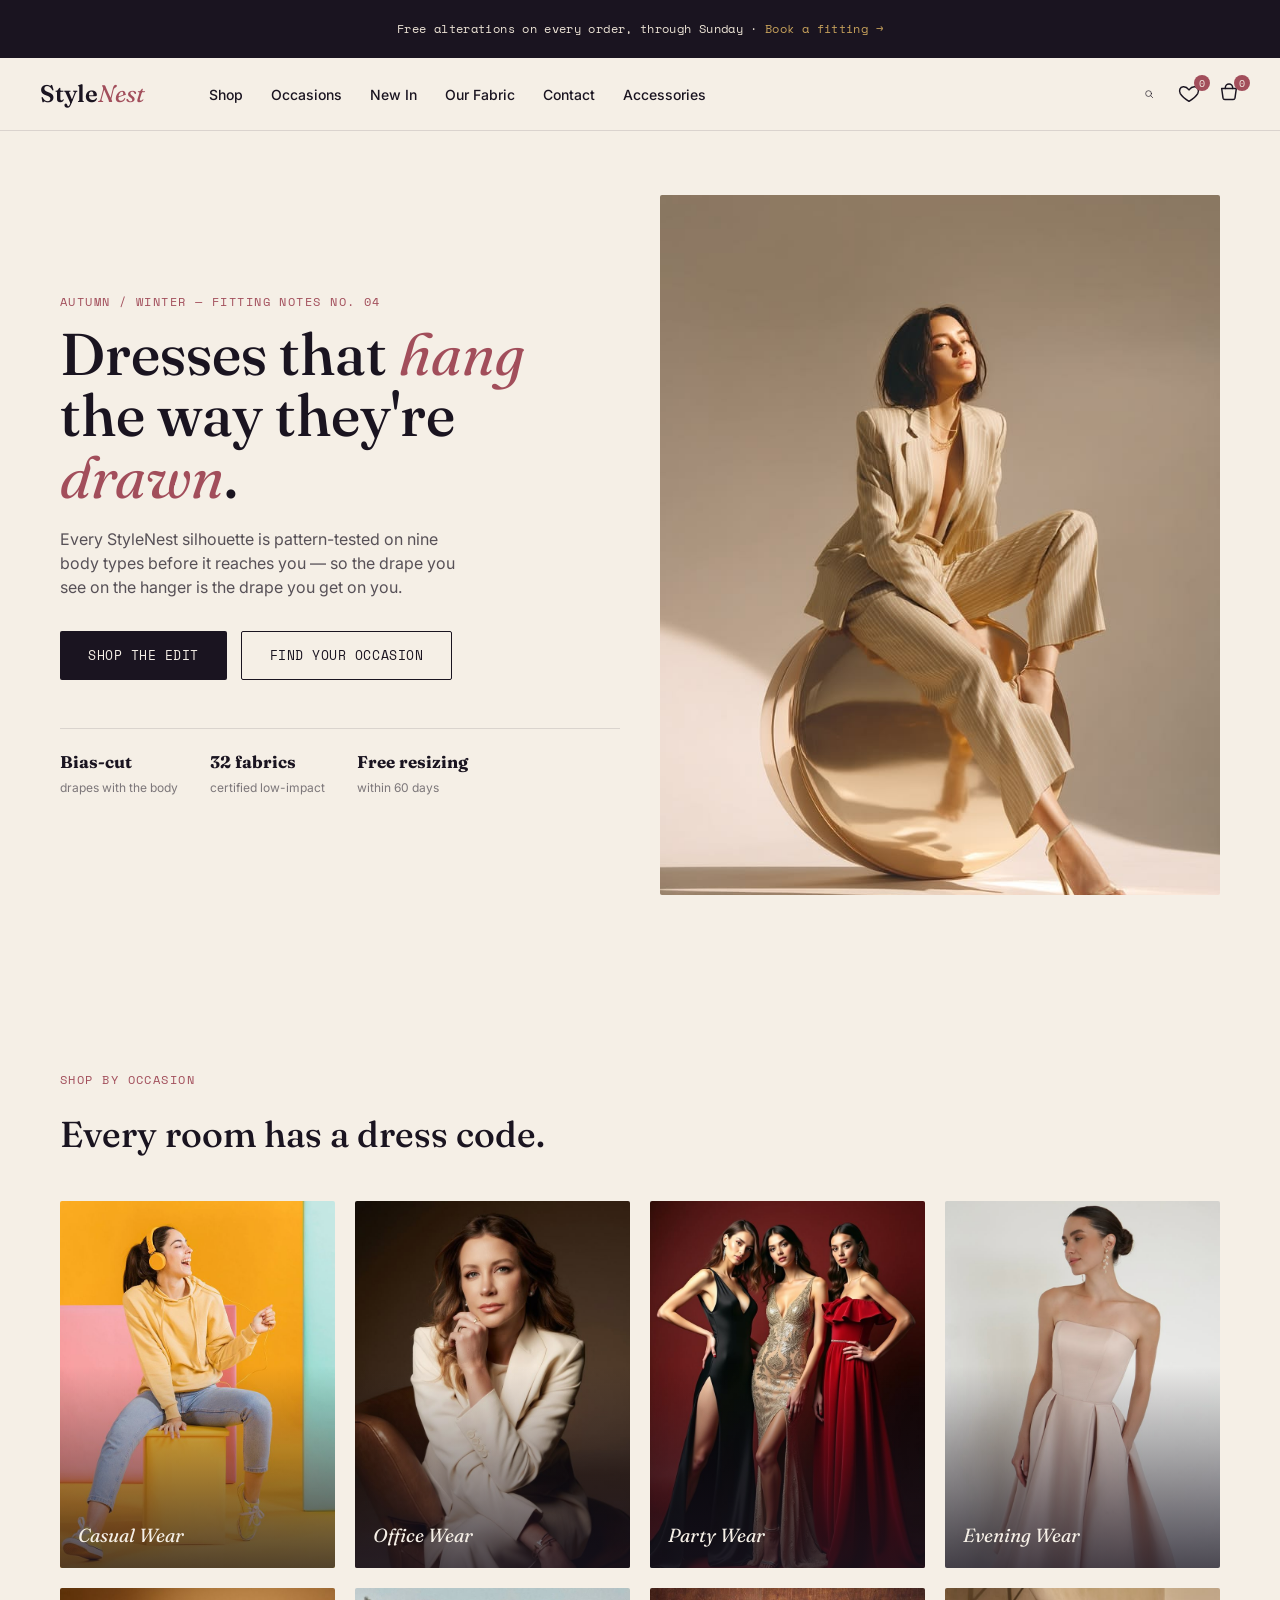
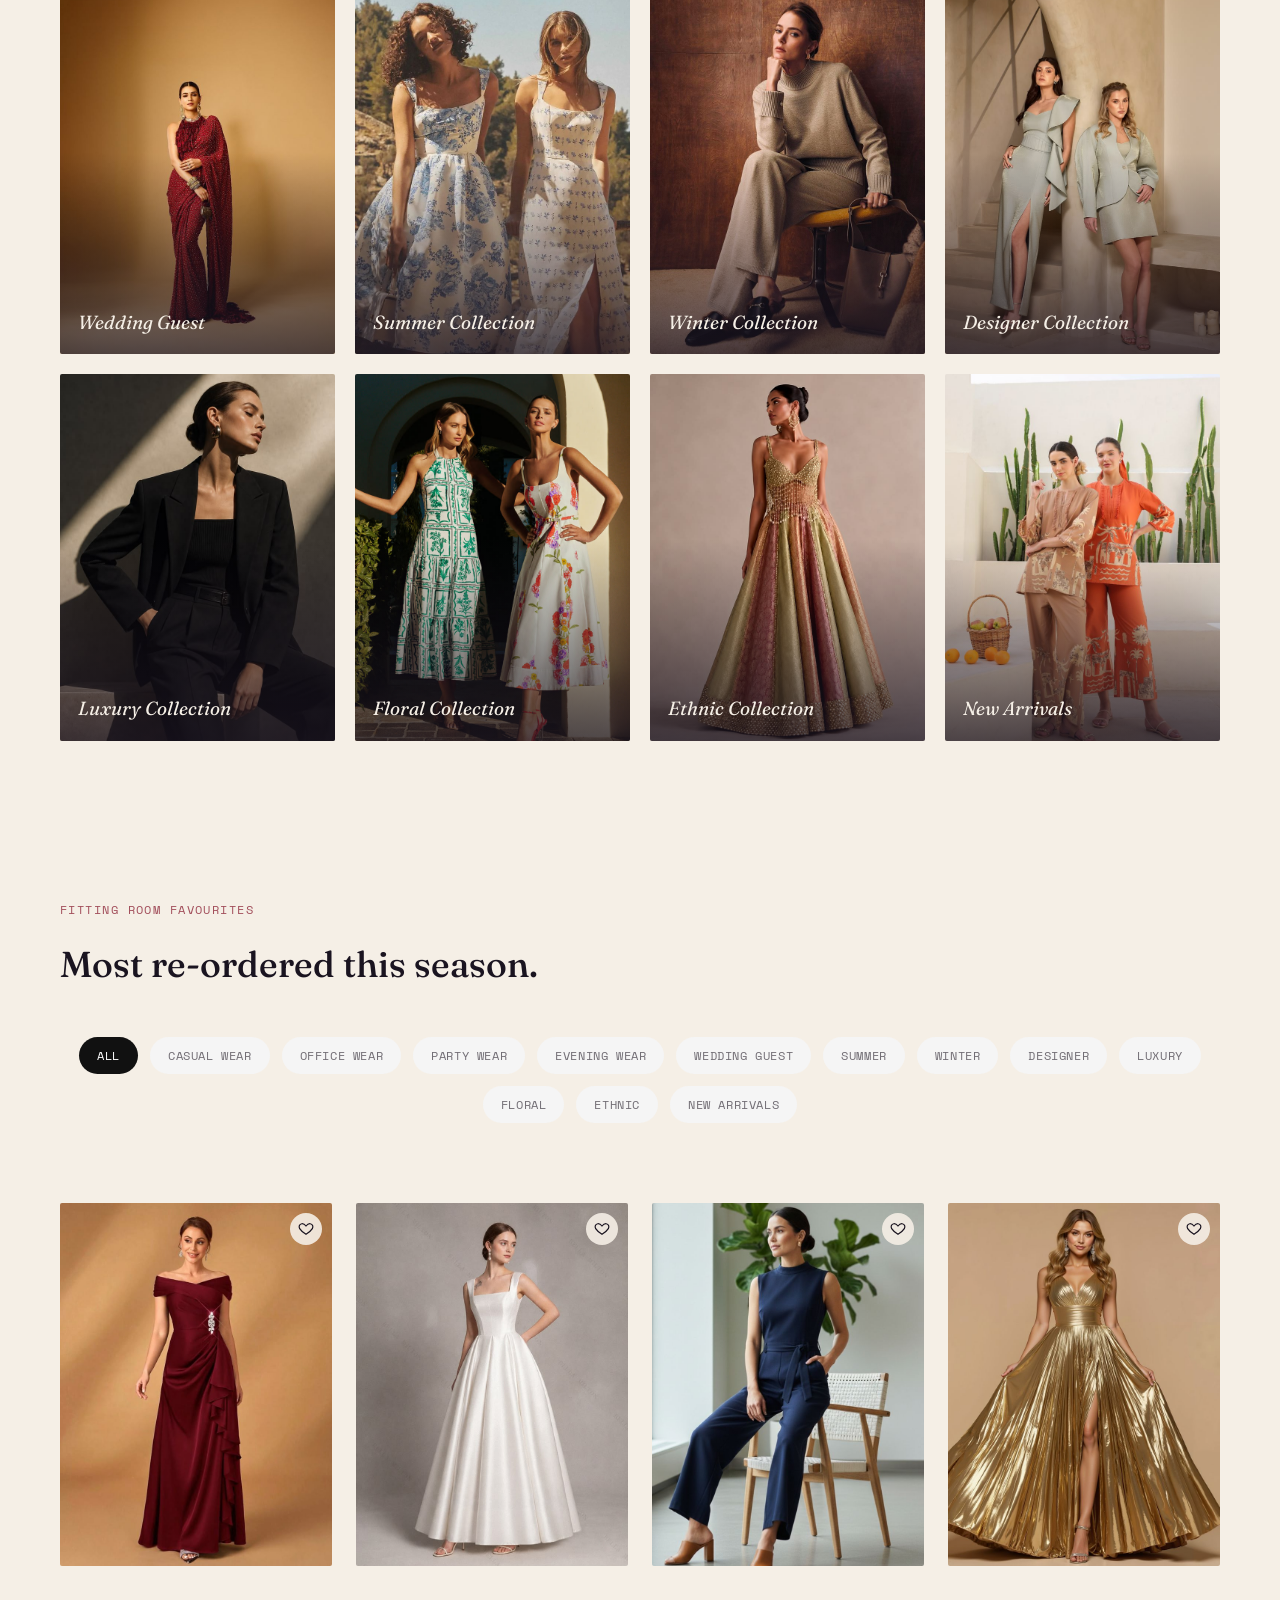
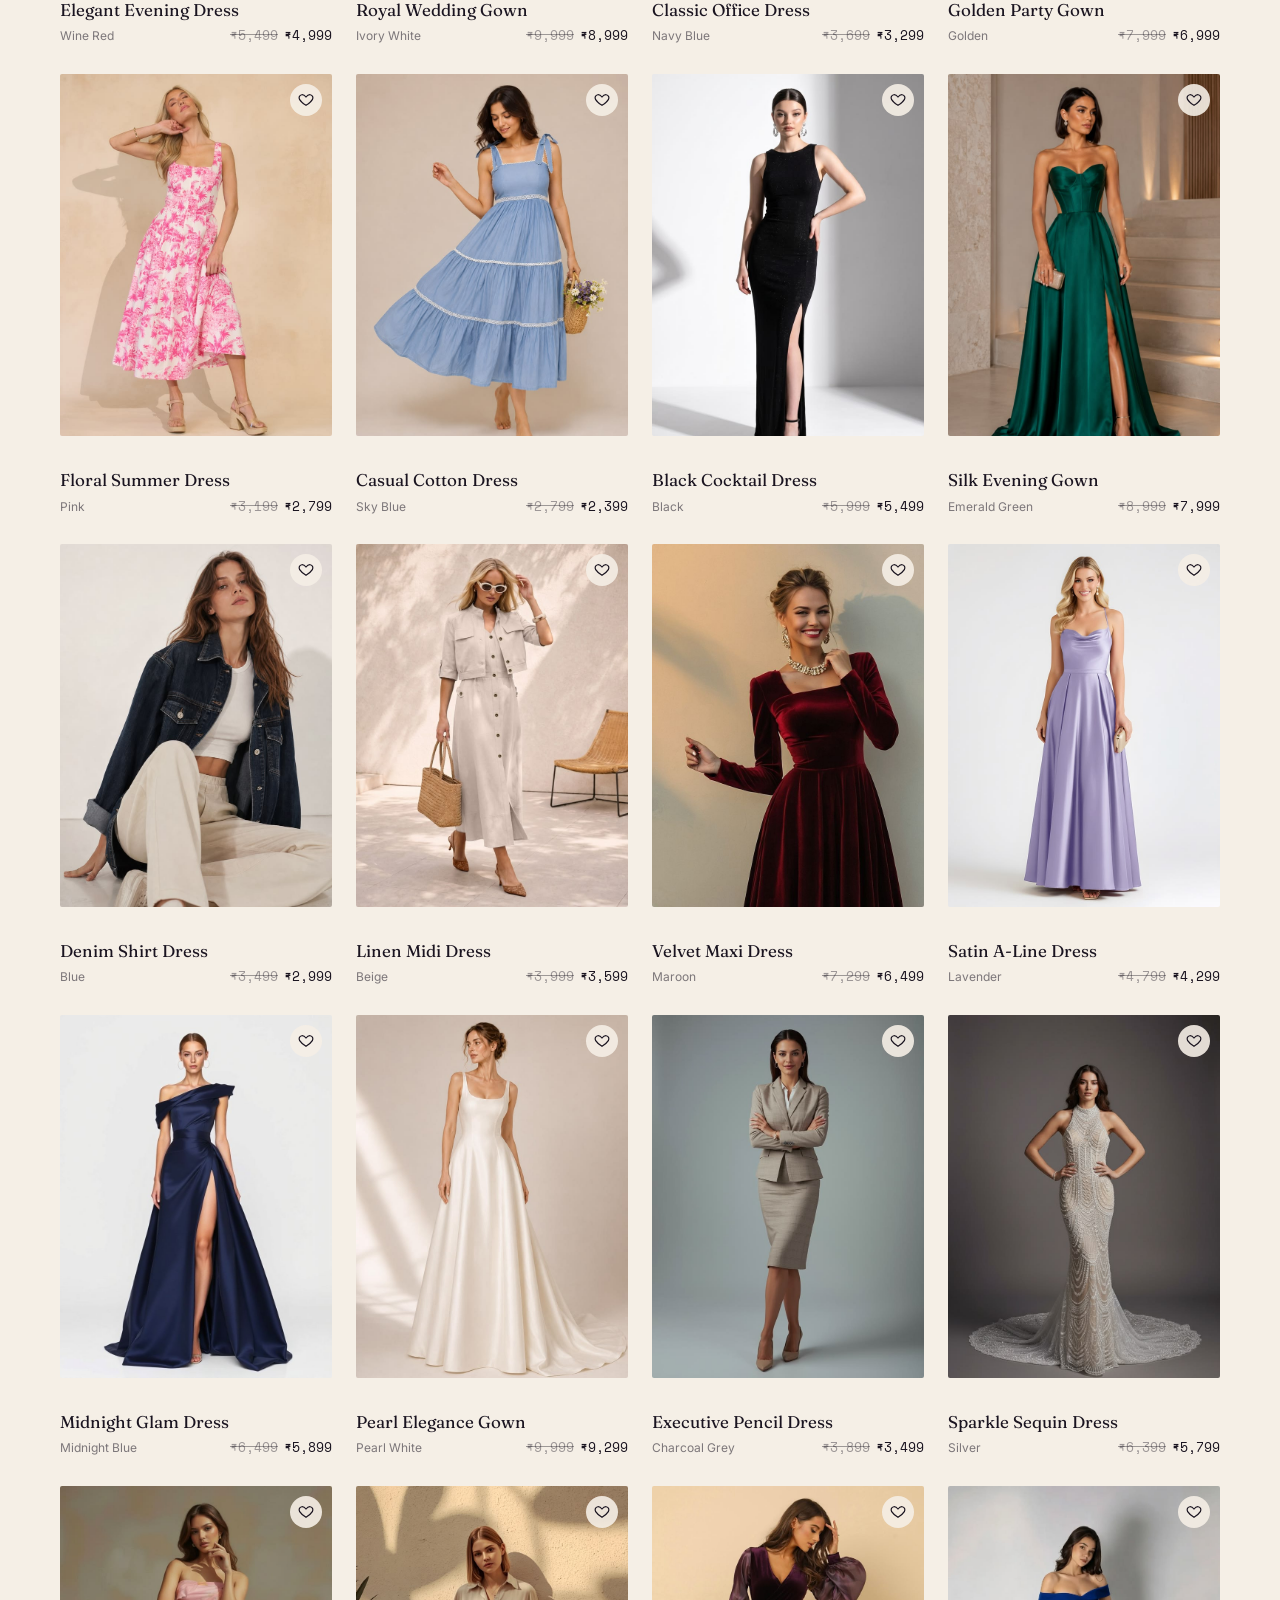
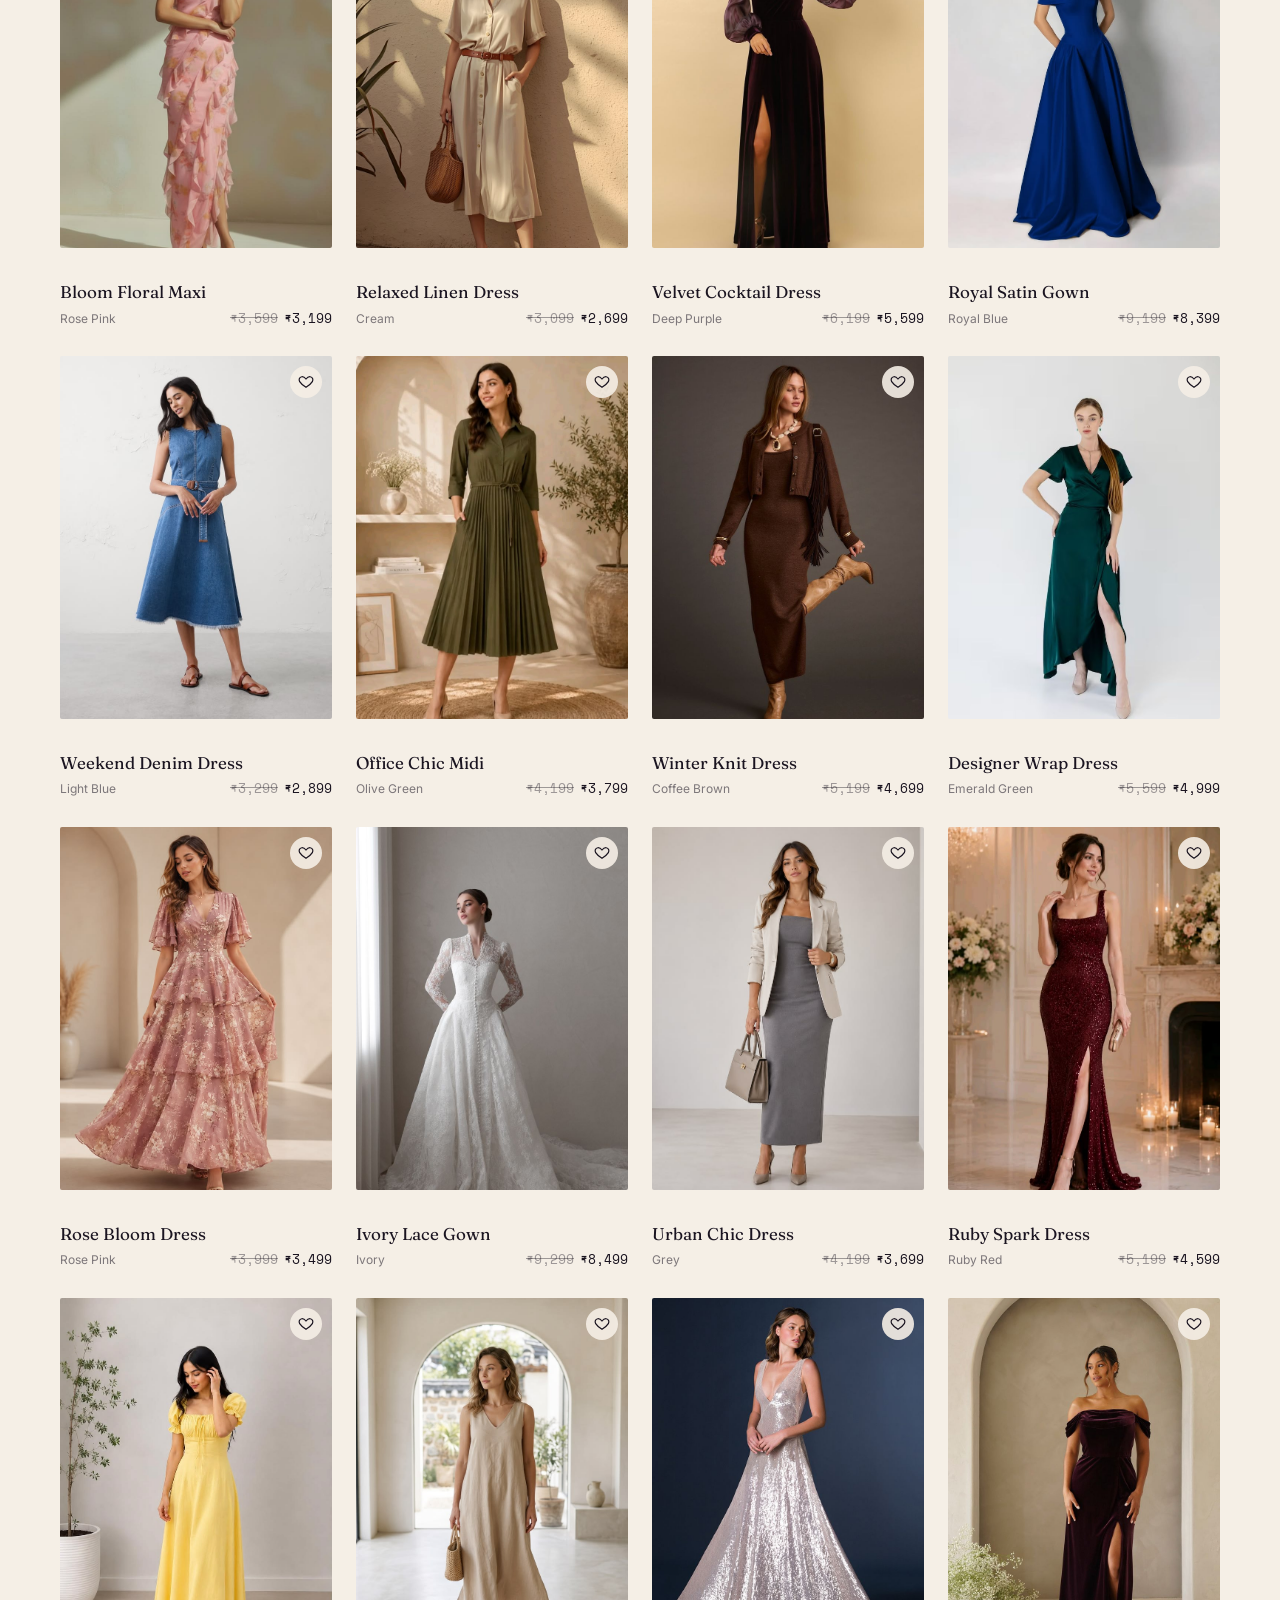
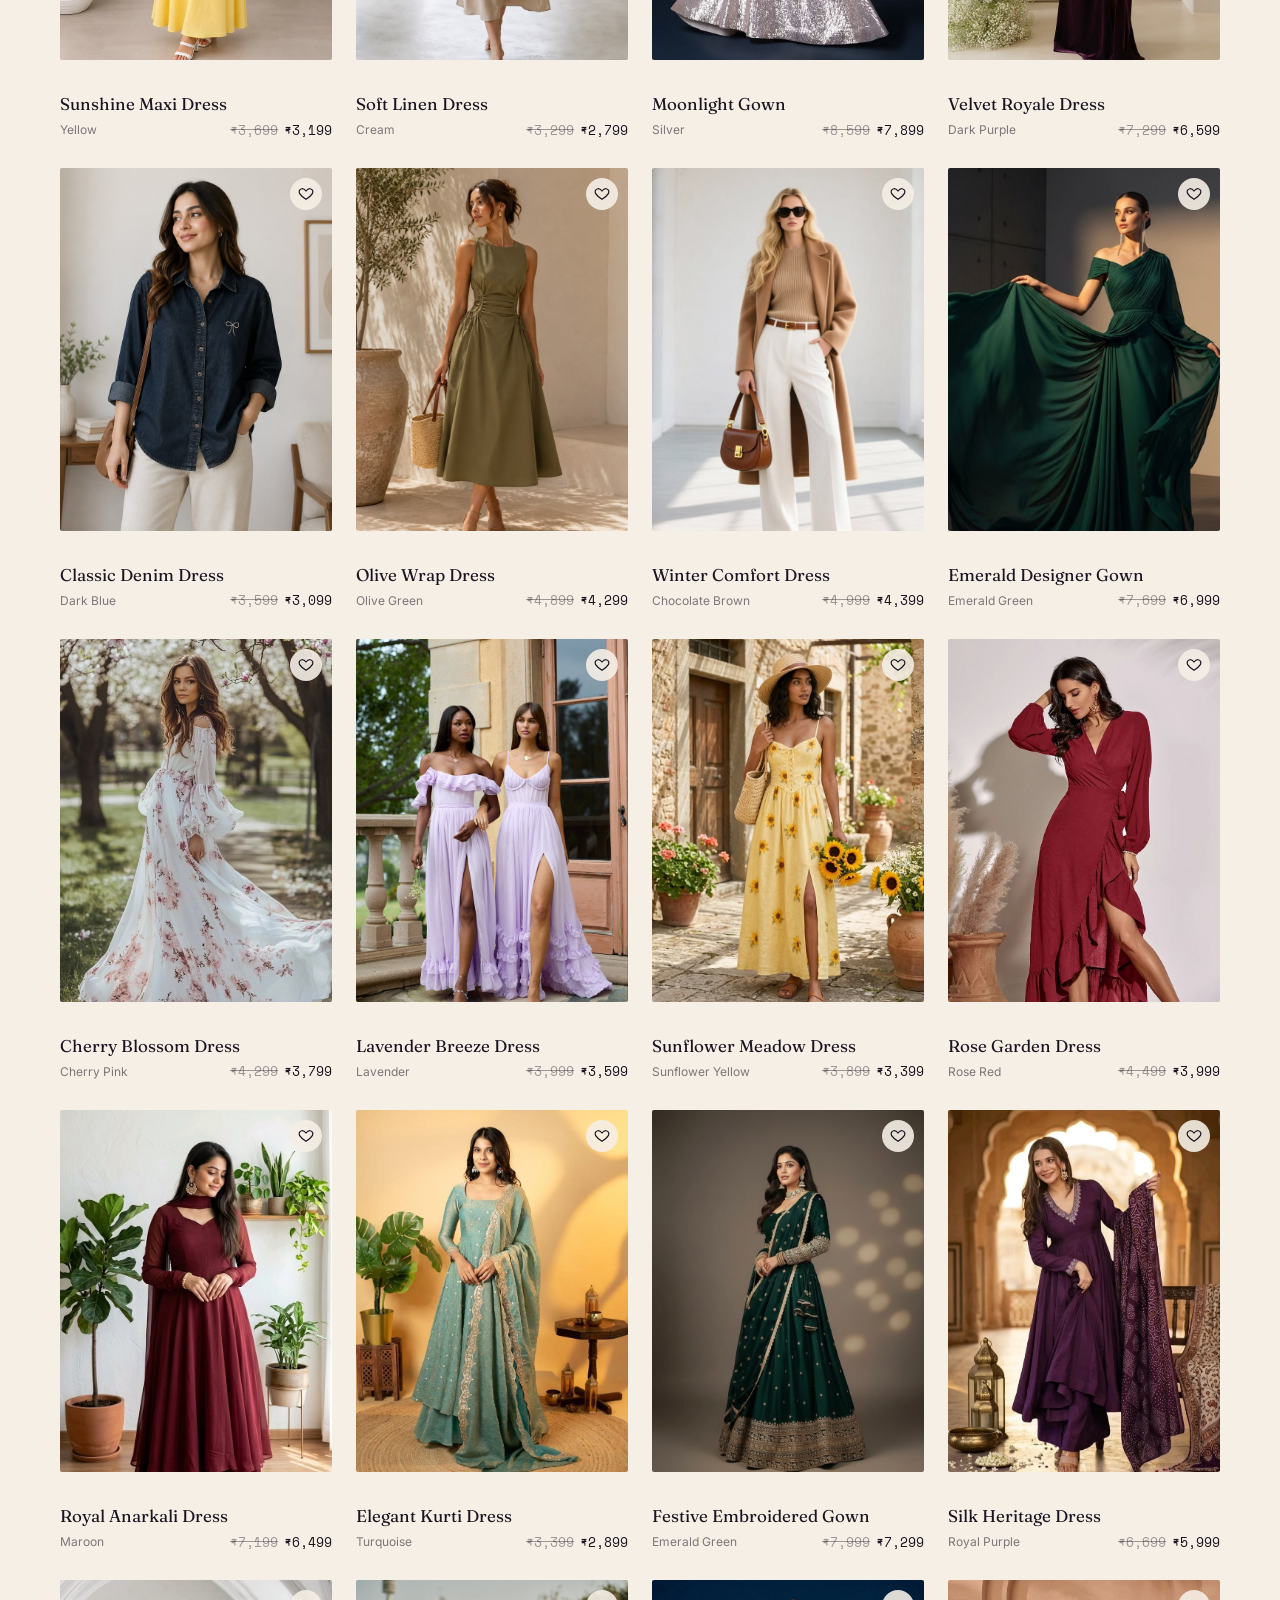
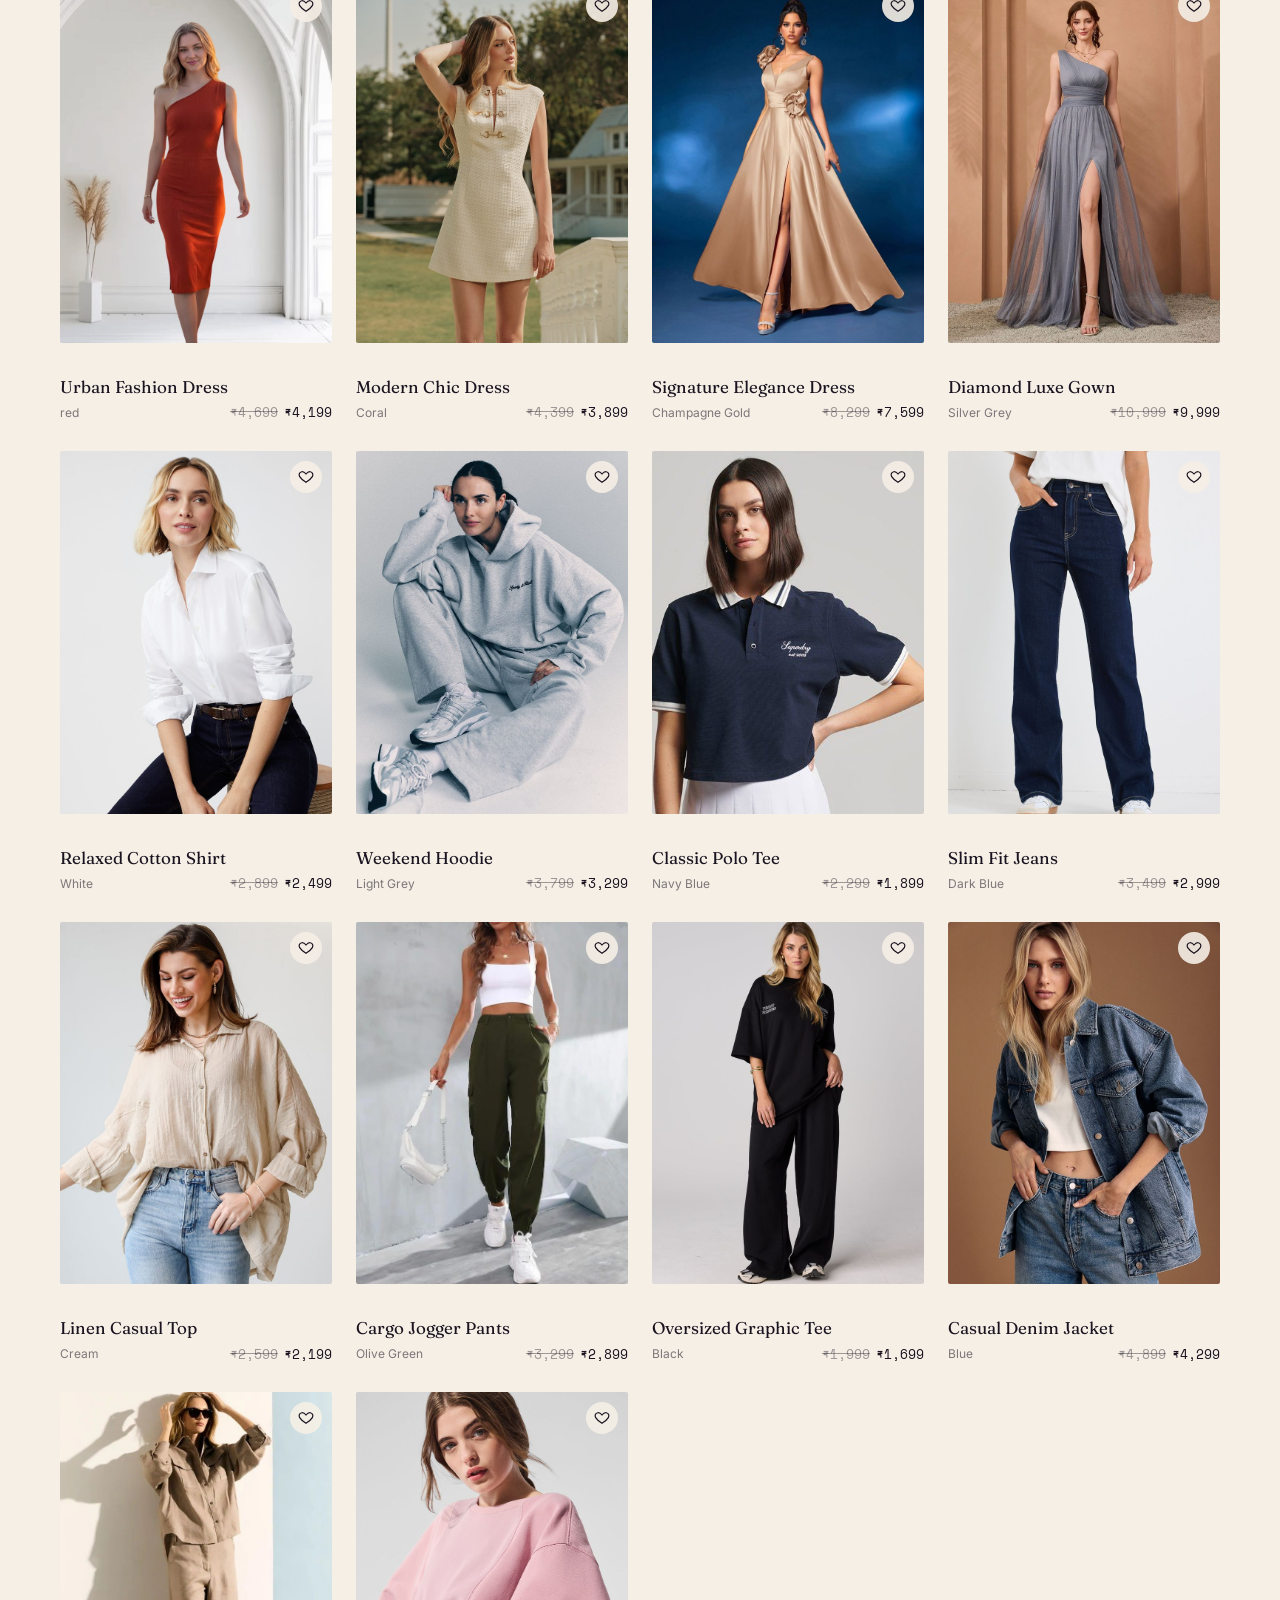
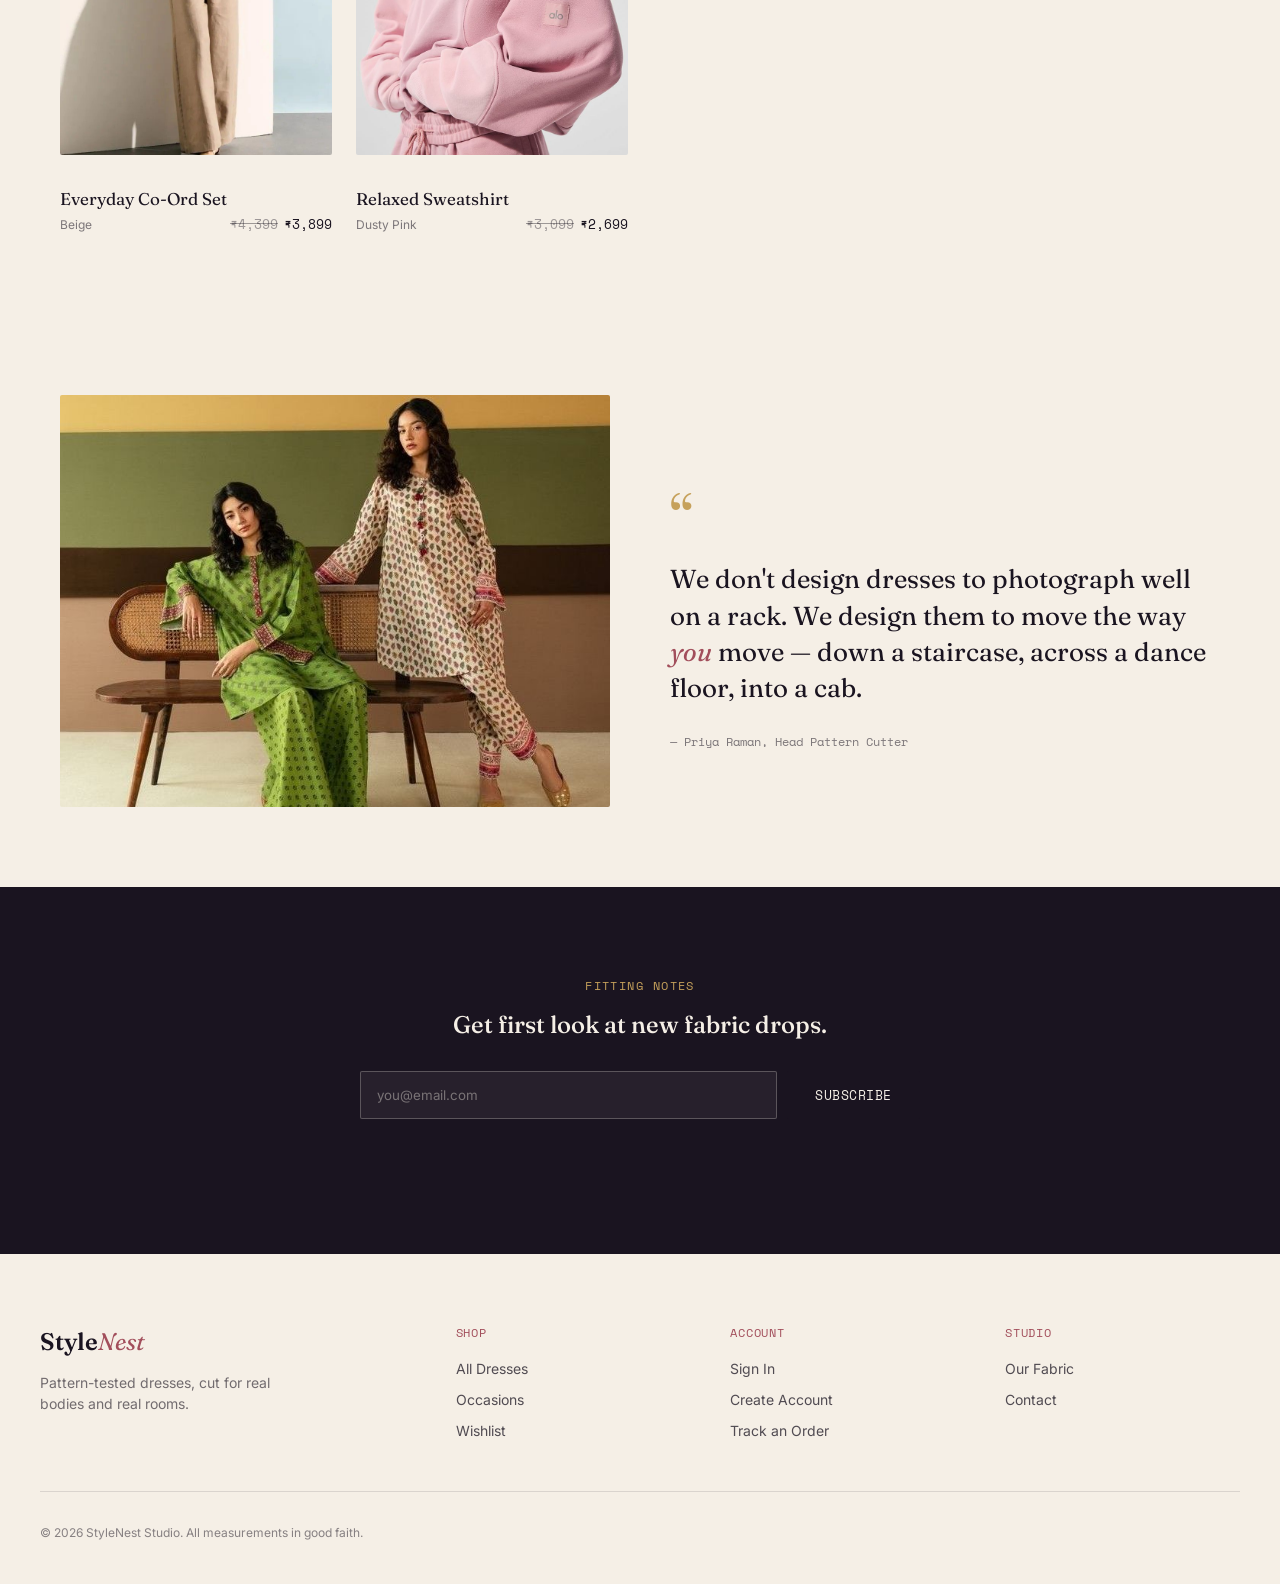
==== index.html @ 78f51fd2 "Remove node_modules and add .gitignore" ====
<!DOCTYPE html>
<html lang="en">

<head>
    <meta charset="UTF-8">
    <meta name="viewport" content="width=device-width, initial-scale=1.0">
    <title>StyleNest — Dresses Cut for the Way You Move</title>
    <link rel="preconnect" href="https://fonts.googleapis.com">
    <link
        href="https://fonts.googleapis.com/css2?family=Fraunces:ital,opsz,wght@0,9..144,300;0,9..144,500;0,9..144,600;1,9..144,400;1,9..144,500&family=Inter:wght@400;500;600&family=Space+Mono:wght@400;700&display=swap"
        rel="stylesheet">
    <link rel="stylesheet" href="css/style.css">
</head>

<body>

    <!-- ===== Announcement bar ===== -->
    <div class="announce">
        <p>Free alterations on every order, through Sunday · <span>Book a fitting →</span></p>
    </div>

    <!-- ===== Header ===== -->
    <header class="site-header" id="siteHeader">
        <button class="nav-toggle" id="navToggle" aria-label="Open menu" aria-expanded="false">
            <span></span><span></span><span></span>
        </button>

        <a href="index.html" class="logo">Style<em>Nest</em></a>

        <nav class="main-nav" id="mainNav">
            <a href="shop.html">Shop</a>
            <a href="categories.html">Occasions</a>
            <a href="categories.html#new">New In</a>
            <a href="about.html">Our Fabric</a>
            <a href="contact.html">Contact</a>
            <a href="accessories.html">Accessories</a>
        </nav>

        <div class="header-icons">
            <button class="icon-btn" id="searchBtn" aria-label="Search">
                <svg viewBox="0 0 24 24">
                    <circle cx="11" cy="11" r="7" />
                    <line x1="21" y1="21" x2="16.5" y2="16.5" />
                </svg>
            </button>
            <a href="wishlist.html" class="icon-btn" aria-label="Wishlist">
                <svg viewBox="0 0 24 24">
                    <path
                        d="M12 20s-7-4.35-9.5-8.5C.7 8.1 2.1 4.5 5.7 4.1 8 3.85 10 5 12 7.5 14 5 16 3.85 18.3 4.1c3.6.4 5 4 3.2 7.4C19 15.65 12 20 12 20z" />
                </svg>
                <span class="badge" id="wishlistCount">0</span>
            </a>
            <a href="cart.html" class="icon-btn" aria-label="Cart">
                <svg viewBox="0 0 24 24">
                    <path d="M4 6h16l-1.5 10.5a2 2 0 0 1-2 1.5H7.5a2 2 0 0 1-2-1.5L4 6z" />
                    <path d="M8 6V5a4 4 0 0 1 8 0v1" />
                </svg>
                <span class="badge" id="cartCount">0</span>
            </a>
        </div>

        <div class="search-panel" id="searchPanel">
            <input id="searchInput" type="text" placeholder="Search dresses..." aria-label="Search dresses">
            <button id="searchClose" aria-label="Close search">✕</button>
        </div>
    </header>

    <!-- ===== Hero ===== -->
    <section class="hero">
        <div class="hero-copy">
            <p class="eyebrow">Autumn / Winter — Fitting Notes No. 04</p>
            <h1>Dresses that <em>hang</em><br>the way they're <em>drawn</em>.</h1>
            <p class="hero-sub">Every StyleNest silhouette is pattern-tested on nine body types before it reaches you —
                so the drape you see on the hanger is the drape you get on you.</p>
            <div class="hero-actions">
                <a href="shop.html" class="btn btn-primary">Shop the Edit</a>
                <a href="categories.html" class="btn btn-ghost">Find Your Occasion</a>
            </div>
            <ul class="hero-facts">
                <li><strong>Bias-cut</strong><span>drapes with the body</span></li>
                <li><strong>32 fabrics</strong><span>certified low-impact</span></li>
                <li><strong>Free resizing</strong><span>within 60 days</span></li>
            </ul>
        </div>

        <div class="hero-visual">
            <div class="hero-frame">
                <img src="images/hero-frame.jpg" alt="Model wearing a flowing terracotta midi dress" loading="eager">

            </div>
        </div>
    </section>

    <!-- ===== Occasion strip ===== -->
    <section class="occasions" aria-label="Shop by occasion">
        <div class="section-head">
            <p class="eyebrow">Shop by Occasion</p>
            <h2>Every room has a dress code.</h2>
        </div>

        <div class="occasion-rail">
            <a class="occasion-card" href="categories.html#Casual Wear">
                <img src="images/Casual Wear.jpg" alt="">
                <span>Casual Wear</span>
            </a>
            <a class="occasion-card" href="categories.html#Office Wear">
                <img src="images/Wear.jpg" alt="Tailored dress for the office">
                <span>Office Wear</span>
            </a>
            <a class="occasion-card" href="categories.html#Party Wear">
                <img src="images/Party Wear.jpg" alt="Floor length gown for a gala">
                <span>Party Wear</span>
            </a>
            <a class="occasion-card" href="categories.html#Evening Wear">
                <img src="images/Evening Wear.jpg" alt="Casual linen dress for daily wear">
                <span>Evening Wear</span>
            </a>
            <a class="occasion-card" href="categories.html#Wedding Guest">
                <img src="images/Guest.jpg" alt="Guest wearing a pastel wedding-guest dress">
                <span>Wedding Guest</span>
            </a>
            <a class="occasion-card" href="categories.html#Summer Collection">
                <img src="images/Summer Collection.jpg" alt="Guest wearing a pastel wedding-guest dress">
                <span>Summer Collection</span>
            </a> <a class="occasion-card" href="categories.html#Winter Collection">
                <img src="images/Winter Collection.jpg" alt="Guest wearing a pastel wedding-guest dress">
                <span>Winter Collection</span>
            </a> <a class="occasion-card" href="categories.html#Designer Collection">
                <img src="images/Designer Collection.jpg" alt="Guest wearing a pastel wedding-guest dress">
                <span>Designer Collection</span>
            </a> <a class="occasion-card" href="categories.html#Luxury Collection">
                <img src="images/Luxury Collection.jpg" alt="Guest wearing a pastel wedding-guest dress">
                <span>Luxury Collection</span>
            </a> <a class="occasion-card" href="categories.html#Floral Collection">
                <img src="images/Floral Collection.jpg" alt="Guest wearing a pastel wedding-guest dress">
                <span>Floral Collection</span>
            </a> <a class="occasion-card" href="categories.html#Ethnic Collection">
                <img src="images/Ethnic Collection.jpg" alt="Guest wearing a pastel wedding-guest dress">
                <span>Ethnic Collection</span>
            </a> <a class="occasion-card" href="categories.html#New Arrivals">
                <img src="images/New Arrivals.jpg" alt="Guest wearing a pastel wedding-guest dress">
                <span>New Arrivals</span>
            </a>
        </div>
    </section>

    <!-- ===== Trending products ===== -->
    <section class="trending" id="trending">
        <div class="section-head">
            <p class="eyebrow">Fitting Room Favourites</p>
            <h2>Most re-ordered this season.</h2>
            <div class="tabs" id="filterTabs">
                <div class="tabs" id="filterTabs">
                    <button class="tab active" data-filter="all">All</button>
                    <button class="tab" data-filter="Casual Wear">Casual Wear</button>
                    <button class="tab" data-filter="Office Wear">Office Wear</button>
                    <button class="tab" data-filter="Party Wear">Party Wear</button>
                    <button class="tab" data-filter="Evening Wear">Evening Wear</button>
                    <button class="tab" data-filter="Wedding Guest">Wedding Guest</button>
                    <button class="tab" data-filter="Summer Collection">Summer</button>
                    <button class="tab" data-filter="Winter Collection">Winter</button>
                    <button class="tab" data-filter="Designer Collection">Designer</button>
                    <button class="tab" data-filter="Luxury Collection">Luxury</button>
                    <button class="tab" data-filter="Floral Collection">Floral</button>
                    <button class="tab" data-filter="Ethnic Collection">Ethnic</button>
                    <button class="tab" data-filter="New Arrivals">New Arrivals</button>
                </div>
            </div>
        </div>
        <div class="product-grid" id="productGrid">
            <!-- Cards injected by script.js -->
        </div>
    </section>



    <!-- ===== Editorial quote ===== -->
    <section class="editorial">
        <img src="images/editorial.jpg" alt="Close up of dress fabric and stitching detail">
        <div class="editorial-copy">
            <p class="quote-mark">“</p>
            <p class="quote">We don't design dresses to photograph well on a rack. We design them to move the way
                <em>you</em> move — down a staircase, across a dance floor, into a cab.
            </p>
            <p class="quote-attr">— Priya Raman, Head Pattern Cutter</p>
        </div>
    </section>

    <!-- ===== Newsletter ===== -->
    <section class="newsletter">
        <div class="newsletter-inner">
            <p class="eyebrow eyebrow-light">Fitting Notes</p>
            <h2>Get first look at new fabric drops.</h2>
            <form id="newsletterForm" novalidate>
                <input type="email" id="newsletterEmail" placeholder="you@email.com" required
                    aria-label="Email address">
                <button type="submit" class="btn btn-primary">Subscribe</button>
            </form>
            <p class="newsletter-msg" id="newsletterMsg" role="status"></p>
        </div>
    </section>

    <!-- ===== Footer ===== -->
    <footer class="site-footer">
        <div class="footer-grid">
            <div class="footer-brand">
                <a href="index.html" class="logo">Style<em>Nest</em></a>
                <p>Pattern-tested dresses, cut for real bodies and real rooms.</p>
            </div>
            <div class="footer-col">
                <h3>Shop</h3>
                <a href="shop.html">All Dresses</a>
                <a href="categories.html">Occasions</a>
                <a href="wishlist.html">Wishlist</a>
            </div>
            <div class="footer-col">
                <h3>Account</h3>
                <a href="login.html">Sign In</a>
                <a href="signup.html">Create Account</a>
                <a href="orders.html">Track an Order</a>
            </div>
            <div class="footer-col">
                <h3>Studio</h3>
                <a href="about.html">Our Fabric</a>
                <a href="contact.html">Contact</a>
            </div>
        </div>
        <div class="footer-bottom">
            <p>© 2026 StyleNest Studio. All measurements in good faith.</p>
        </div>
    </footer>

    <div class="toast" id="toast"></div>

    <script src="js/script.js"></script>
</body>

</html>
---- css/style.css ----
/* =========================================================
   StyleNest — Design Tokens
   Ink        #1A1420  (near-black plum, text/dark sections)
   Ivory      #F5EFE6  (page background)
   Rosewood   #A24E5B  (primary accent — buttons, links)
   Gold       #C6A15B  (secondary accent — tags, dividers)
   Sage       #7C8A6E  (tertiary — success/eco notes)
   ========================================================= */

:root {
    --ink: #1A1420;
    --ivory: #F5EFE6;
    --ivory-dim: #ECE3D5;
    --rosewood: #A24E5B;
    --rosewood-dark: #7E3A45;
    --gold: #C6A15B;
    --sage: #7C8A6E;
    --line: rgba(26, 20, 32, 0.12);

    --font-display: 'Fraunces', serif;
    --font-body: 'Inter', sans-serif;
    --font-mono: 'Space Mono', monospace;

    --container: 1240px;
    --radius: 2px;
}

* {
    box-sizing: border-box;
}

html {
    scroll-behavior: smooth;
}

body {
    margin: 0;
    background: var(--ivory);
    color: var(--ink);
    font-family: var(--font-body);
    font-size: 16px;
    line-height: 1.5;
    -webkit-font-smoothing: antialiased;
}

img {
    max-width: 100%;
    height: auto;
    display: block;
}

a {
    color: inherit;
    text-decoration: none;
}

button {
    font-family: inherit;
    cursor: pointer;
    border: none;
    background: none;
}

ul {
    list-style: none;
    margin: 0;
    padding: 0;
}

:focus-visible {
    outline: 2px solid var(--rosewood);
    outline-offset: 3px;
}

.eyebrow {
    font-family: var(--font-mono);
    font-size: 12px;
    letter-spacing: 0.12em;
    text-transform: uppercase;
    color: var(--rosewood);
    margin: 0 0 12px;
}

.eyebrow-light {
    color: var(--gold);
}

h1,
h2,
h3 {
    font-family: var(--font-display);
    font-weight: 500;
    margin: 0;
    color: var(--ink);
}

h1 em,
h2 em,
.hero-copy em,
.quote em {
    font-style: italic;
    font-weight: 400;
    color: var(--rosewood);
}

.btn {
    display: inline-flex;
    align-items: center;
    gap: 8px;
    padding: 14px 28px;
    font-family: var(--font-mono);
    font-size: 13px;
    letter-spacing: 0.04em;
    text-transform: uppercase;
    border-radius: var(--radius);
    transition: transform 0.2s ease, background 0.2s ease, color 0.2s ease;
}

.btn-primary {
    background: var(--ink);
    color: var(--ivory);
}

.btn-primary:hover {
    background: var(--rosewood-dark);
    transform: translateY(-2px);
}

.btn-ghost {
    border: 1px solid var(--ink);
    color: var(--ink);
}

.btn-ghost:hover {
    background: var(--ink);
    color: var(--ivory);
}

/* ===== Announcement bar ===== */
.announce {
    background: var(--ink);
    color: var(--ivory-dim);
    text-align: center;
    padding: 8px 16px;
    font-family: var(--font-mono);
    font-size: 12px;
    letter-spacing: 0.03em;
}

.announce span {
    color: var(--gold);
}

/* ===== Header ===== */
.site-header {
    position: sticky;
    top: 0;
    z-index: 50;
    display: flex;
    align-items: center;
    gap: 24px;
    padding: 18px 40px;
    background: rgba(245, 239, 230, 0.92);
    backdrop-filter: blur(8px);
    border-bottom: 1px solid var(--line);
}

.logo {
    font-family: var(--font-display);
    font-size: 24px;
    font-weight: 600;
    letter-spacing: -0.01em;
}

.logo em {
    color: var(--rosewood);
    font-style: italic;
    font-weight: 400;
}

.main-nav {
    display: flex;
    gap: 28px;
    margin: 0 auto 0 40px;
    font-size: 14px;
    font-weight: 500;
}

.main-nav a {
    position: relative;
    padding: 4px 0;
}

.main-nav a::after {
    content: "";
    position: absolute;
    left: 0;
    bottom: 0;
    width: 0;
    height: 1px;
    background: var(--rosewood);
    transition: width 0.25s ease;
}

.main-nav a:hover::after {
    width: 100%;
}

.header-icons {
    display: flex;
    align-items: center;
    gap: 18px;
}

.icon-btn {
    position: relative;
    width: 22px;
    height: 22px;
    display: inline-flex;
}

.icon-btn svg {
    width: 100%;
    height: 100%;
    fill: none;
    stroke: var(--ink);
    stroke-width: 1.6;
    stroke-linecap: round;
    stroke-linejoin: round;
    transition: stroke 0.2s ease;
}

.icon-btn:hover svg {
    stroke: var(--rosewood);
}

.badge {
    position: absolute;
    top: -8px;
    right: -10px;
    background: var(--rosewood);
    color: var(--ivory);
    font-family: var(--font-mono);
    font-size: 10px;
    min-width: 16px;
    height: 16px;
    border-radius: 50%;
    display: flex;
    align-items: center;
    justify-content: center;
    padding: 0 3px;
}

.nav-toggle {
    display: none;
    flex-direction: column;
    gap: 5px;
    width: 24px;
}

.nav-toggle span {
    height: 1.5px;
    background: var(--ink);
    transition: transform 0.25s ease, opacity 0.25s ease;
}

.nav-toggle.open span:nth-child(1) {
    transform: translateY(6.5px) rotate(45deg);
}

.nav-toggle.open span:nth-child(2) {
    opacity: 0;
}

.nav-toggle.open span:nth-child(3) {
    transform: translateY(-6.5px) rotate(-45deg);
}

.search-panel {
    position: absolute;
    top: 100%;
    left: 0;
    right: 0;
    background: var(--ink);
    padding: 18px 40px;
    display: none;
    align-items: center;
    gap: 16px;
}

.search-panel.open {
    display: flex;
}

.search-panel input {
    flex: 1;
    background: none;
    border: none;
    border-bottom: 1px solid rgba(245, 239, 230, 0.35);
    color: var(--ivory);
    font-family: var(--font-display);
    font-size: 20px;
    font-style: italic;
    padding: 8px 0;
}

.search-panel input::placeholder {
    color: rgba(245, 239, 230, 0.4);
}

.search-panel input:focus {
    outline: none;
    border-color: var(--gold);
}

#searchClose {
    color: var(--ivory);
    font-size: 18px;
}

/* ===== Hero ===== */
.hero {
    display: grid;
    grid-template-columns: 1fr 1fr;
    align-items: center;
    gap: 40px;
    max-width: var(--container);
    margin: 0 auto;
    padding: 64px 40px 96px;
}

.hero h1 {
    font-size: clamp(38px, 4.6vw, 62px);
    line-height: 1.04;
    margin-bottom: 20px;
}

.hero-sub {
    max-width: 42ch;
    color: rgba(26, 20, 32, 0.72);
    margin-bottom: 32px;
}

.hero-actions {
    display: flex;
    gap: 14px;
    margin-bottom: 48px;
    flex-wrap: wrap;
}

.hero-facts {
    display: flex;
    gap: 32px;
    border-top: 1px solid var(--line);
    padding-top: 20px;
}

.hero-facts li {
    display: flex;
    flex-direction: column;
    gap: 4px;
}

.hero-facts strong {
    font-family: var(--font-display);
    font-size: 17px;
}

.hero-facts span {
    font-size: 12px;
    color: rgba(26, 20, 32, 0.55);
}

.hero-visual {
    position: relative;
}

.hero-frame {
    position: relative;
    border-radius: var(--radius);
    overflow: hidden;
    aspect-ratio: 4/5;
}

.hero-frame img {
    width: 100%;
    height: 100%;
    object-fit: cover;
}

.hang-tag {
    position: absolute;
    bottom: 24px;
    left: 24px;
    background: var(--ivory);
    padding: 18px 20px 16px;
    width: 150px;
    box-shadow: 0 12px 28px rgba(26, 20, 32, 0.25);
    clip-path: polygon(14px 0, 100% 0, 100% 100%, 14px 100%, 0 50%);
    padding-left: 26px;
}

.hang-tag-hole {
    position: absolute;
    left: 7px;
    top: 50%;
    transform: translateY(-50%);
    width: 6px;
    height: 6px;
    border-radius: 50%;
    background: var(--ivory);
    border: 1.5px solid var(--ink);
}

.hang-tag-label {
    font-family: var(--font-mono);
    font-size: 10px;
    letter-spacing: 0.1em;
    color: var(--rosewood);
    margin: 0 0 2px;
}

.hang-tag-value {
    font-family: var(--font-display);
    font-style: italic;
    font-size: 17px;
    margin: 0 0 10px;
}

.hang-tag-sku {
    font-family: var(--font-mono);
    font-size: 10px;
    color: rgba(26, 20, 32, 0.5);
    margin: 0;
}

/* ===== Section shared ===== */
section {
    padding: 80px 40px;
    max-width: var(--container);
    margin: 0 auto;
}

.section-head {
    margin-bottom: 40px;
    display: flex;
    flex-direction: column;
    gap: 6px;
}

.section-head h2 {
    font-size: clamp(26px, 3vw, 36px);
}

/* ===== Occasions rail ===== */
.occasion-rail {
    display: grid;
    grid-template-columns: repeat(4, 1fr);
    gap: 20px;
}

.occasion-card {
    position: relative;
    aspect-ratio: 3/4;
    overflow: hidden;
    border-radius: var(--radius)
}

.occasion-card img {
    width: 100%;
    height: 100%;
    object-fit: cover;
    transition: transform 0.5s ease;
}

.occasion-card:hover img {
    transform: scale(1.06);
}

.occasion-card::after {
    content: "";
    position: absolute;
    inset: 0;
    background: linear-gradient(to top, rgba(26, 20, 32, 0.75), transparent 55%);
}

.occasion-card span {
    position: absolute;
    bottom: 18px;
    left: 18px;
    color: var(--ivory);
    font-family: var(--font-display);
    font-style: italic;
    font-size: 19px;
    z-index: 1;
}


/* ===========================
   Category Grid
=========================== */

.category-grid-page {
    display: grid;
    grid-template-columns: repeat(2, 1fr);
    gap: 32px;
    max-width: var(--container);
    margin: 0 auto;
    padding: 10px 10px;
}

.category-tile {
    display: grid;
    grid-template-columns: 45% 55%;
    background: linear-gradient(135deg, #FAF8F5 0%, #F3E8D7 100%);
    border: 1px solid var(--line);
    overflow: hidden;
    transition: all .35s ease;
}

.category-tile:hover {
    transform: translateY(-6px);
    box-shadow: rgba(0, 0, 0, 0.25) 0px 54px 55px, rgba(0, 0, 0, 0.12) 0px -12px 30px, rgba(0, 0, 0, 0.12) 0px 4px 6px, rgba(0, 0, 0, 0.17) 0px 12px 13px, rgba(0, 0, 0, 0.09) 0px -3px 5px;
}

.category-tile img {
    width: 100%;
    height: 100%;
    object-fit: cover;
}

.category-tile-copy {
    padding: 35px;
    display: flex;
    flex-direction: column;
    justify-content: center;
}

.category-tile-copy h2 {
    font-size: 34px;
    margin: 10px 0 15px;
}

.category-tile-copy p {
    color: rgba(26, 20, 32, .7);
    line-height: 1.7;
}

.tile-link {
    margin-top: 25px;
    font-family: var(--font-mono);
    font-size: 13px;
    text-transform: uppercase;
    letter-spacing: .08em;
    color: var(--rosewood);
    transition: .3s;
}

.category-tile:hover .tile-link {
    color: var(--ink);
    letter-spacing: .12em;
}

/* Responsive */

@media (max-width:900px) {

    .category-grid-page {
        grid-template-columns: 1fr;
        padding: 60px 20px;
    }

    .category-tile {
        grid-template-columns: 1fr;
    }

    .category-tile img {
        height: 350px;
    }
}

/* ===== Trending / product grid ===== */
.tabs {
    display: flex;
    gap: 8px;
    margin-top: 20px;
}

.tab {
    font-family: var(--font-mono);
    font-size: 12px;
    text-transform: uppercase;
    letter-spacing: 0.05em;
    padding: 8px 16px;
    border: 1px solid var(--line);
    border-radius: 999px;
    color: rgba(26, 20, 32, 0.6);
    transition: all 0.2s ease;
}

.tab.active,
.tab:hover {
    background: var(--ink);
    color: var(--ivory);
    border-color: var(--ink);
}

.product-grid {
    display: grid;
    grid-template-columns: repeat(4, 1fr);
    gap: 28px 24px;
}

.product-card {
    position: relative;
    display: flex;
    flex-direction: column;
}

.product-media {
    position: relative;
    aspect-ratio: 3/4;
    overflow: hidden;
    background: var(--ivory-dim);
    border-radius: var(--radius);
    margin-bottom: 14px;
}

.product-media img {
    width: 100%;
    height: 100%;
    object-fit: cover;
    transition: transform 0.5s ease;
}

.product-card:hover .product-media img {
    transform: scale(1.05);
}

.product-tag {
    position: absolute;
    top: 12px;
    left: 12px;
    background: var(--ink);
    color: var(--ivory);
    font-family: var(--font-mono);
    font-size: 10px;
    letter-spacing: 0.05em;
    text-transform: uppercase;
    padding: 4px 8px;
}

.product-tag.sale {
    background: var(--rosewood);
}

.wishlist-toggle {
    position: absolute;
    top: 10px;
    right: 10px;
    width: 32px;
    height: 32px;
    background: rgba(245, 239, 230, 0.9);
    border-radius: 50%;
    display: flex;
    align-items: center;
    justify-content: center;
}

.wishlist-toggle svg {
    width: 16px;
    height: 16px;
    fill: none;
    stroke: var(--ink);
    stroke-width: 1.8;
    transition: fill 0.2s ease, stroke 0.2s ease;
}

.wishlist-toggle.active svg {
    fill: var(--rosewood);
    stroke: var(--rosewood);
}

.quick-add {
    position: absolute;
    left: 10px;
    right: 10px;
    bottom: 10px;
    background: var(--ink);
    color: var(--ivory);
    font-family: var(--font-mono);
    font-size: 11px;
    text-transform: uppercase;
    letter-spacing: 0.05em;
    padding: 10px;
    text-align: center;
    opacity: 0;
    transform: translateY(8px);
    transition: all 0.25s ease;
}

.product-card:hover .quick-add {
    opacity: 1;
    transform: translateY(0);
}

.product-name {
    font-family: var(--font-display);
    font-size: 17px;
    margin-bottom: 4px;
}

.product-meta {
    display: flex;
    justify-content: space-between;
    align-items: center;
}

.product-color {
    font-size: 12px;
    color: rgba(26, 20, 32, 0.55);
}

.product-price {
    font-family: var(--font-mono);
    font-size: 13px;
}

.product-price .was {
    text-decoration: line-through;
    color: rgba(26, 20, 32, 0.4);
    margin-right: 6px;
}

/* ===== Editorial ===== */
.editorial {
    display: grid;
    grid-template-columns: 1fr 1fr;
    align-items: center;
    gap: 60px;
}

.editorial img {
    border-radius: var(--radius);
    aspect-ratio: 4/3;
    object-fit: cover;
}

.quote-mark {
    font-family: var(--font-display);
    font-size: 64px;
    color: var(--gold);
    line-height: 0.5;
    margin-bottom: 16px;
}

.quote {
    font-family: var(--font-display);
    font-size: clamp(20px, 2.2vw, 26px);
    line-height: 1.4;
}

.quote-attr {
    margin-top: 20px;
    font-family: var(--font-mono);
    font-size: 12px;
    color: rgba(26, 20, 32, 0.55);
}

/* ===== Newsletter ===== */
.newsletter {
    max-width: 100%;
    background: var(--ink);
    color: var(--ivory);
    padding: 90px 40px;
}

.newsletter-inner {
    max-width: 560px;
    margin: 0 auto;
    text-align: center;
}

.newsletter h2 {
    color: var(--ivory);
    margin-bottom: 28px;
}

#newsletterForm {
    display: flex;
    gap: 10px;
}

#newsletterForm input {
    flex: 1;
    padding: 14px 16px;
    background: rgba(245, 239, 230, 0.06);
    border: 1px solid rgba(245, 239, 230, 0.25);
    color: var(--ivory);
    font-family: var(--font-body);
    border-radius: var(--radius);
}

#newsletterForm input::placeholder {
    color: rgba(245, 239, 230, 0.4);
}

#newsletterForm input:focus {
    outline: none;
    border-color: var(--gold);
}

.newsletter-msg {
    margin-top: 14px;
    font-size: 13px;
    font-family: var(--font-mono);
    min-height: 18px;
    color: var(--gold);
}

/* ===== Footer ===== */
.site-footer {
    max-width: 100%;
    padding: 70px 40px 30px;
}

.footer-grid {
    max-width: var(--container);
    margin: 0 auto;
    display: grid;
    grid-template-columns: 1.6fr 1fr 1fr 1fr;
    gap: 40px;
    padding-bottom: 40px;
    border-bottom: 1px solid var(--line);
}

.footer-brand p {
    max-width: 30ch;
    color: rgba(26, 20, 32, 0.6);
    margin-top: 12px;
    font-size: 14px;
}

.footer-col h3 {
    font-family: var(--font-mono);
    font-size: 12px;
    text-transform: uppercase;
    letter-spacing: 0.06em;
    margin-bottom: 16px;
    color: var(--rosewood);
}

.footer-col a {
    display: block;
    margin-bottom: 10px;
    font-size: 14px;
    color: rgba(26, 20, 32, 0.75);
}

.footer-col a:hover {
    color: var(--ink);
}

.footer-bottom {
    max-width: var(--container);
    margin: 0 auto;
    padding-top: 20px;
    font-size: 12px;
    color: rgba(26, 20, 32, 0.5);
}

/* ===== Toast ===== */
.toast {
    position: fixed;
    bottom: 28px;
    left: 50%;
    transform: translateX(-50%) translateY(20px);
    background: var(--ink);
    color: var(--ivory);
    font-family: var(--font-mono);
    font-size: 13px;
    padding: 12px 22px;
    border-radius: var(--radius);
    opacity: 0;
    pointer-events: none;
    transition: all 0.3s ease;
    z-index: 100;
}

.toast.show {
    opacity: 1;
    transform: translateX(-50%) translateY(0);
}

/* ===== Responsive ===== */
@media (max-width: 980px) {
    .hero {
        grid-template-columns: 1fr;
        padding-top: 40px;
    }

    .occasion-rail {
        grid-template-columns: repeat(2, 1fr);
    }

    .product-grid {
        grid-template-columns: repeat(2, 1fr);
    }

    .editorial {
        grid-template-columns: 1fr;
    }

    .footer-grid {
        grid-template-columns: 1fr 1fr;
    }
}

@media (max-width: 720px) {
    .site-header {
        padding: 16px 20px;
    }

    .main-nav {
        position: fixed;
        top: 0;
        left: 0;
        height: 100vh;
        width: 78%;
        background: var(--ink);
        flex-direction: column;
        justify-content: center;
        gap: 30px;
        padding: 40px;
        transform: translateX(-100%);
        transition: transform 0.3s ease;
        z-index: 60;
    }

    .main-nav.open {
        transform: translateX(0);
    }

    .main-nav a {
        color: var(--ivory);
        font-family: var(--font-display);
        font-size: 22px;
    }

    .nav-toggle {
        display: flex;
    }

    section {
        padding: 56px 20px;
    }

    .hero {
        padding: 32px 20px 56px;
    }

    .occasion-rail {
        grid-template-columns: 1fr 1fr;
        gap: 12px;
    }

    .product-grid {
        grid-template-columns: 1fr 1fr;
        gap: 18px 14px;
    }

    .footer-grid {
        grid-template-columns: 1fr;
        gap: 30px;
    }

    #newsletterForm {
        flex-direction: column;
    }

    .search-panel {
        padding: 16px 20px;
    }
}

/* =========================================================
   Cart & Checkout
   ========================================================= */

.cart-hero,
.checkout-hero {
    padding: 48px 40px 0;
    max-width: var(--container);
    margin: 0 auto;
}

.cart-hero h1 {
    font-size: clamp(32px, 4vw, 48px);
}

.checkout-steps {
    display: flex;
    gap: 24px;
    margin-top: 18px;
}

.step {
    font-family: var(--font-mono);
    font-size: 12px;
    letter-spacing: 0.05em;
    color: rgba(26, 20, 32, 0.4);
    padding-bottom: 10px;
    border-bottom: 2px solid transparent;
}

.step.done {
    color: var(--sage);
}

.step.active {
    color: var(--ink);
    border-color: var(--rosewood);
}

.cart-layout {
    display: grid;
    grid-template-columns: 1fr 360px;
    gap: 48px;
    max-width: var(--container);
    margin: 0 auto;
    padding: 40px 40px 100px;
    align-items: start;
}

.cart-row {
    display: grid;
    grid-template-columns: 90px 1fr auto auto;
    align-items: center;
    gap: 20px;
    padding: 20px 0;
    border-bottom: 1px solid var(--line);
}

.cart-row img {
    width: 90px;
    height: 110px;
    object-fit: cover;
    border-radius: var(--radius);
}

.cart-row-info .product-name {
    margin-bottom: 4px;
}

.remove-link {
    font-family: var(--font-mono);
    font-size: 11px;
    text-transform: uppercase;
    color: var(--rosewood);
    margin-top: 8px;
}

.remove-link:hover {
    text-decoration: underline;
}

.qty-stepper {
    display: flex;
    align-items: center;
    gap: 12px;
    border: 1px solid var(--line);
    border-radius: 999px;
    padding: 6px 14px;
}

.qty-btn {
    font-family: var(--font-mono);
    font-size: 15px;
    width: 16px;
}

.row-price {
    font-family: var(--font-mono);
    font-size: 14px;
    min-width: 90px;
    text-align: right;
}

.order-summary {
    border: 1px solid var(--line);
    border-radius: var(--radius);
    padding: 28px 24px;
    position: sticky;
    top: 90px;
}

.order-summary h2 {
    font-size: 20px;
    margin-bottom: 20px;
}

.summary-row {
    display: flex;
    justify-content: space-between;
    font-size: 14px;
    padding: 10px 0;
    color: rgba(26, 20, 32, 0.75);
}

.total-row {
    border-top: 1px solid var(--line);
    margin-top: 8px;
    padding-top: 16px;
    font-family: var(--font-display);
    font-size: 20px;
    color: var(--ink);
}

.promo-row {
    gap: 8px;
}

.promo-row input {
    flex: 1;
    padding: 10px 12px;
    border: 1px solid var(--line);
    border-radius: var(--radius);
    font-size: 13px;
}

.promo-row .btn {
    padding: 10px 16px;
    font-size: 11px;
}

.promo-msg {
    font-size: 12px;
    font-family: var(--font-mono);
    min-height: 16px;
    margin-top: -4px;
    margin-bottom: 6px;
}

.checkout-btn {
    display: flex;
    justify-content: center;
    width: 100%;
    margin-top: 16px;
}

.secure-note {
    text-align: center;
    font-size: 12px;
    color: rgba(26, 20, 32, 0.5);
    margin-top: 14px;
}

.empty-state {
    max-width: 480px;
    margin: 60px auto 120px;
    text-align: center;
}

.empty-state h2 {
    font-size: 26px;
    margin-bottom: 12px;
}

.empty-state p {
    color: rgba(26, 20, 32, 0.6);
    margin-bottom: 24px;
}

.empty-state .quote-mark {
    color: var(--gold);
    font-size: 56px;
}

/* ===== Checkout form ===== */
.checkout-layout {
    display: grid;
    grid-template-columns: 1fr 360px;
    gap: 48px;
    max-width: var(--container);
    margin: 0 auto;
    padding: 40px 40px 100px;
    align-items: start;
}

.form-block {
    margin-bottom: 40px;
}

.form-block h2 {
    font-size: 20px;
    margin-bottom: 18px;
}

.form-grid {
    display: grid;
    grid-template-columns: 1fr 1fr;
    gap: 16px;
}

.form-grid label {
    display: flex;
    flex-direction: column;
    gap: 6px;
    font-family: var(--font-mono);
    font-size: 11px;
    text-transform: uppercase;
    letter-spacing: 0.04em;
    color: rgba(26, 20, 32, 0.6);
}

.form-grid label.span-2 {
    grid-column: span 2;
}

.form-grid input {
    font-family: var(--font-body);
    font-size: 14px;
    text-transform: none;
    letter-spacing: normal;
    padding: 12px 14px;
    border: 1px solid var(--line);
    border-radius: var(--radius);
    color: var(--ink);
}

.form-grid input:focus {
    outline: none;
    border-color: var(--rosewood);
}

.pay-methods {
    display: flex;
    gap: 10px;
    margin-bottom: 18px;
}

.pay-option {
    flex: 1;
    border: 1px solid var(--line);
    border-radius: var(--radius);
    padding: 12px;
    text-align: center;
    font-size: 13px;
    cursor: pointer;
}

.pay-option input {
    display: none;
}

.pay-option.active {
    border-color: var(--ink);
    background: var(--ink);
    color: var(--ivory);
}

.place-order-btn {
    width: 100%;
    justify-content: center;
    margin-top: 8px;
}

.place-order-btn:disabled {
    opacity: 0.5;
    cursor: not-allowed;
}

.review-items {
    margin-bottom: 20px;
    max-height: 280px;
    overflow-y: auto;
}

.review-row {
    display: grid;
    grid-template-columns: 48px 1fr auto;
    gap: 12px;
    align-items: center;
    padding: 10px 0;
    border-bottom: 1px solid var(--line);
}

.review-row img {
    width: 48px;
    height: 60px;
    object-fit: cover;
    border-radius: var(--radius);
}

.review-row .product-name {
    font-size: 14px;
    margin-bottom: 2px;
}

.review-row .product-color {
    font-size: 11px;
    color: rgba(26, 20, 32, 0.5);
}

.confirm-overlay {
    position: fixed;
    inset: 0;
    background: rgba(26, 20, 32, 0.6);
    display: flex;
    align-items: center;
    justify-content: center;
    z-index: 200;
    padding: 20px;
}

.confirm-card {
    background: var(--ivory);
    padding: 48px;
    max-width: 440px;
    text-align: center;
    border-radius: var(--radius);
}

.confirm-card h2 {
    font-size: 24px;
    margin: 8px 0 16px;
}

.confirm-order-id {
    font-family: var(--font-mono);
    font-size: 13px;
    color: var(--rosewood);
    margin-bottom: 16px;
}

.confirm-card p {
    color: rgba(26, 20, 32, 0.65);
    margin-bottom: 24px;
    font-size: 14px;
}

.confirm-card .btn {
    width: 100%;
    justify-content: center;
    margin-bottom: 10px;
}

@media (max-width: 900px) {

    .cart-layout,
    .checkout-layout {
        grid-template-columns: 1fr;
        padding: 24px 20px 60px;
    }

    .order-summary {
        position: static;
    }

    .cart-row {
        grid-template-columns: 70px 1fr;
        row-gap: 10px;
    }

    .cart-row .qty-stepper,
    .cart-row .row-price {
        grid-column: 2;
        justify-self: start;
    }

    .form-grid {
        grid-template-columns: 1fr;
    }

    .form-grid label.span-2 {
        grid-column: span 1;
    }
}

@media (prefers-reduced-motion: reduce) {
    * {
        transition: none !important;
        animation: none !important;
    }
}


.tabs {
    display: flex;
    flex-wrap: wrap;
    justify-content: center;
    gap: 12px;
    margin: 20px 0;
}

.tab {
    padding: 10px 18px;
    border: none;
    border-radius: 30px;
    background: #f5f5f5;
    cursor: pointer;
    transition: 0.3s;
}

.tab:hover,
.tab.active {
    background: #111;
    color: #fff;
}
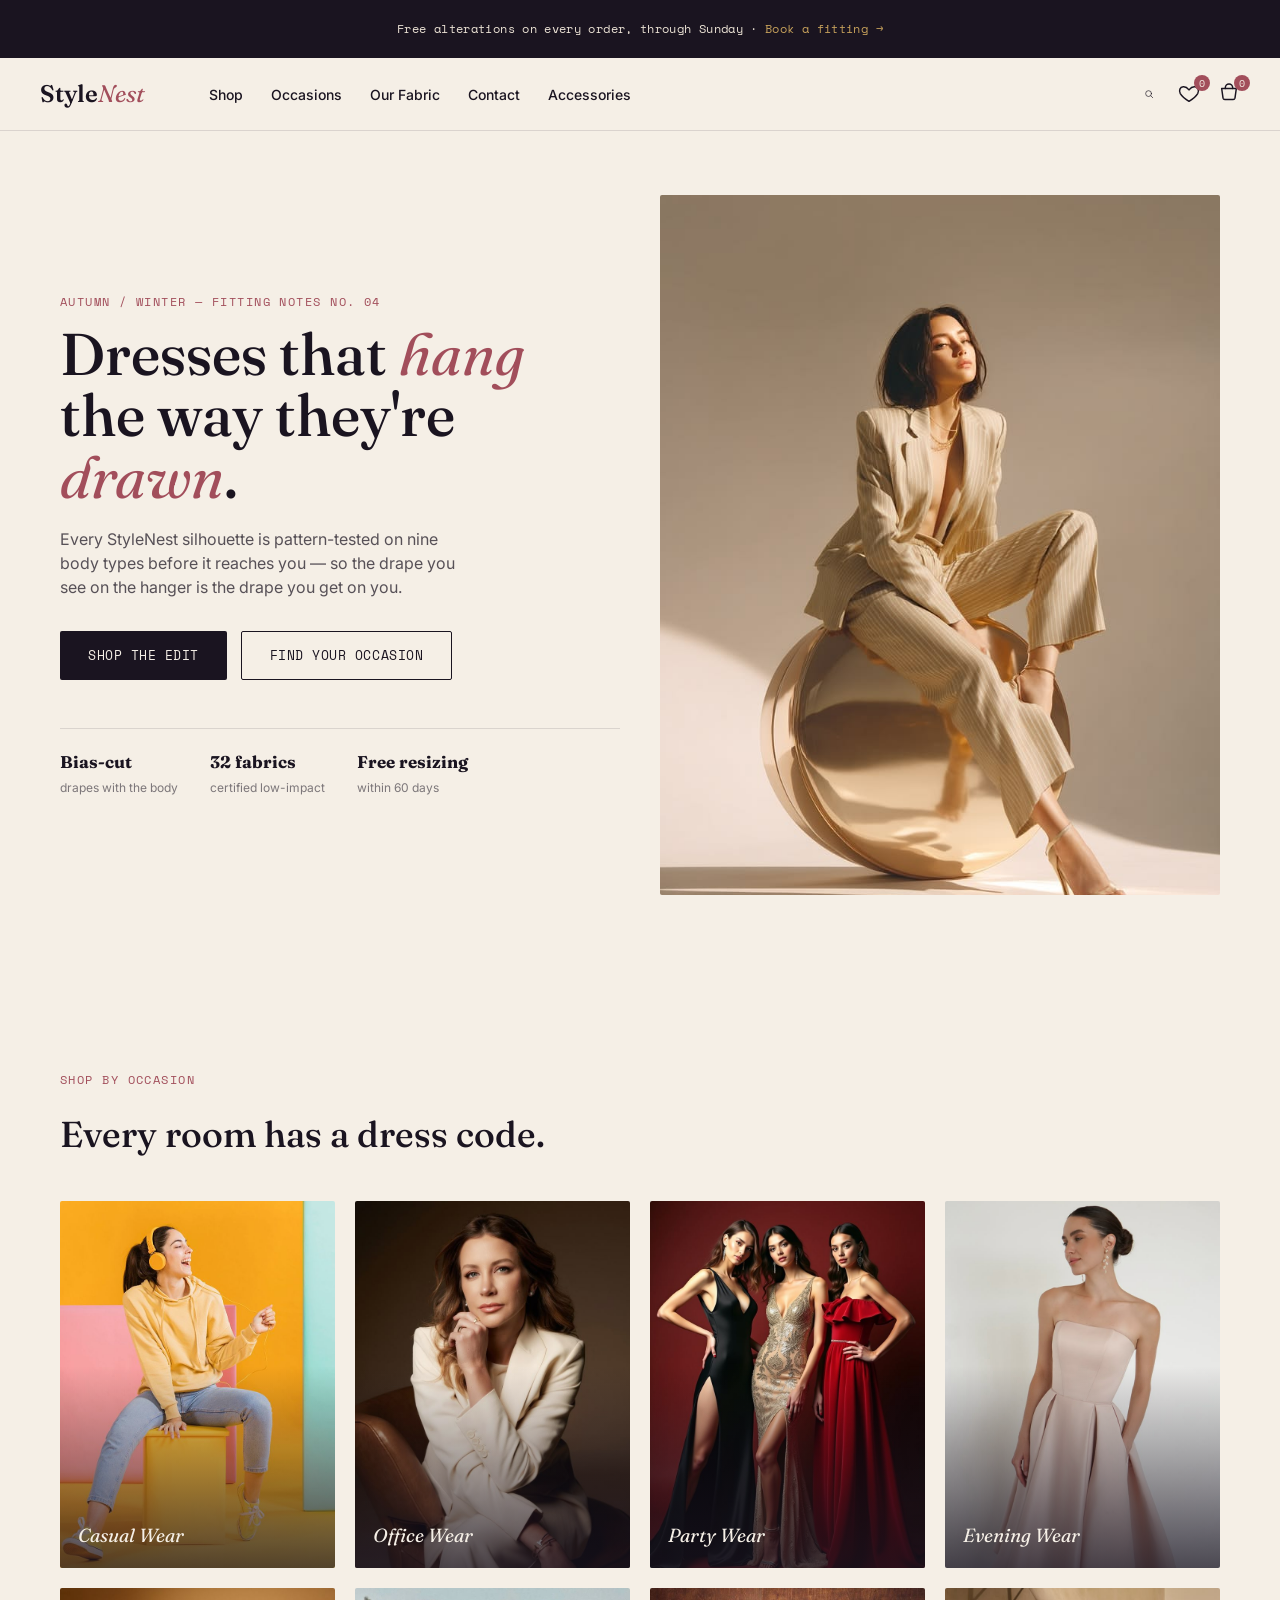
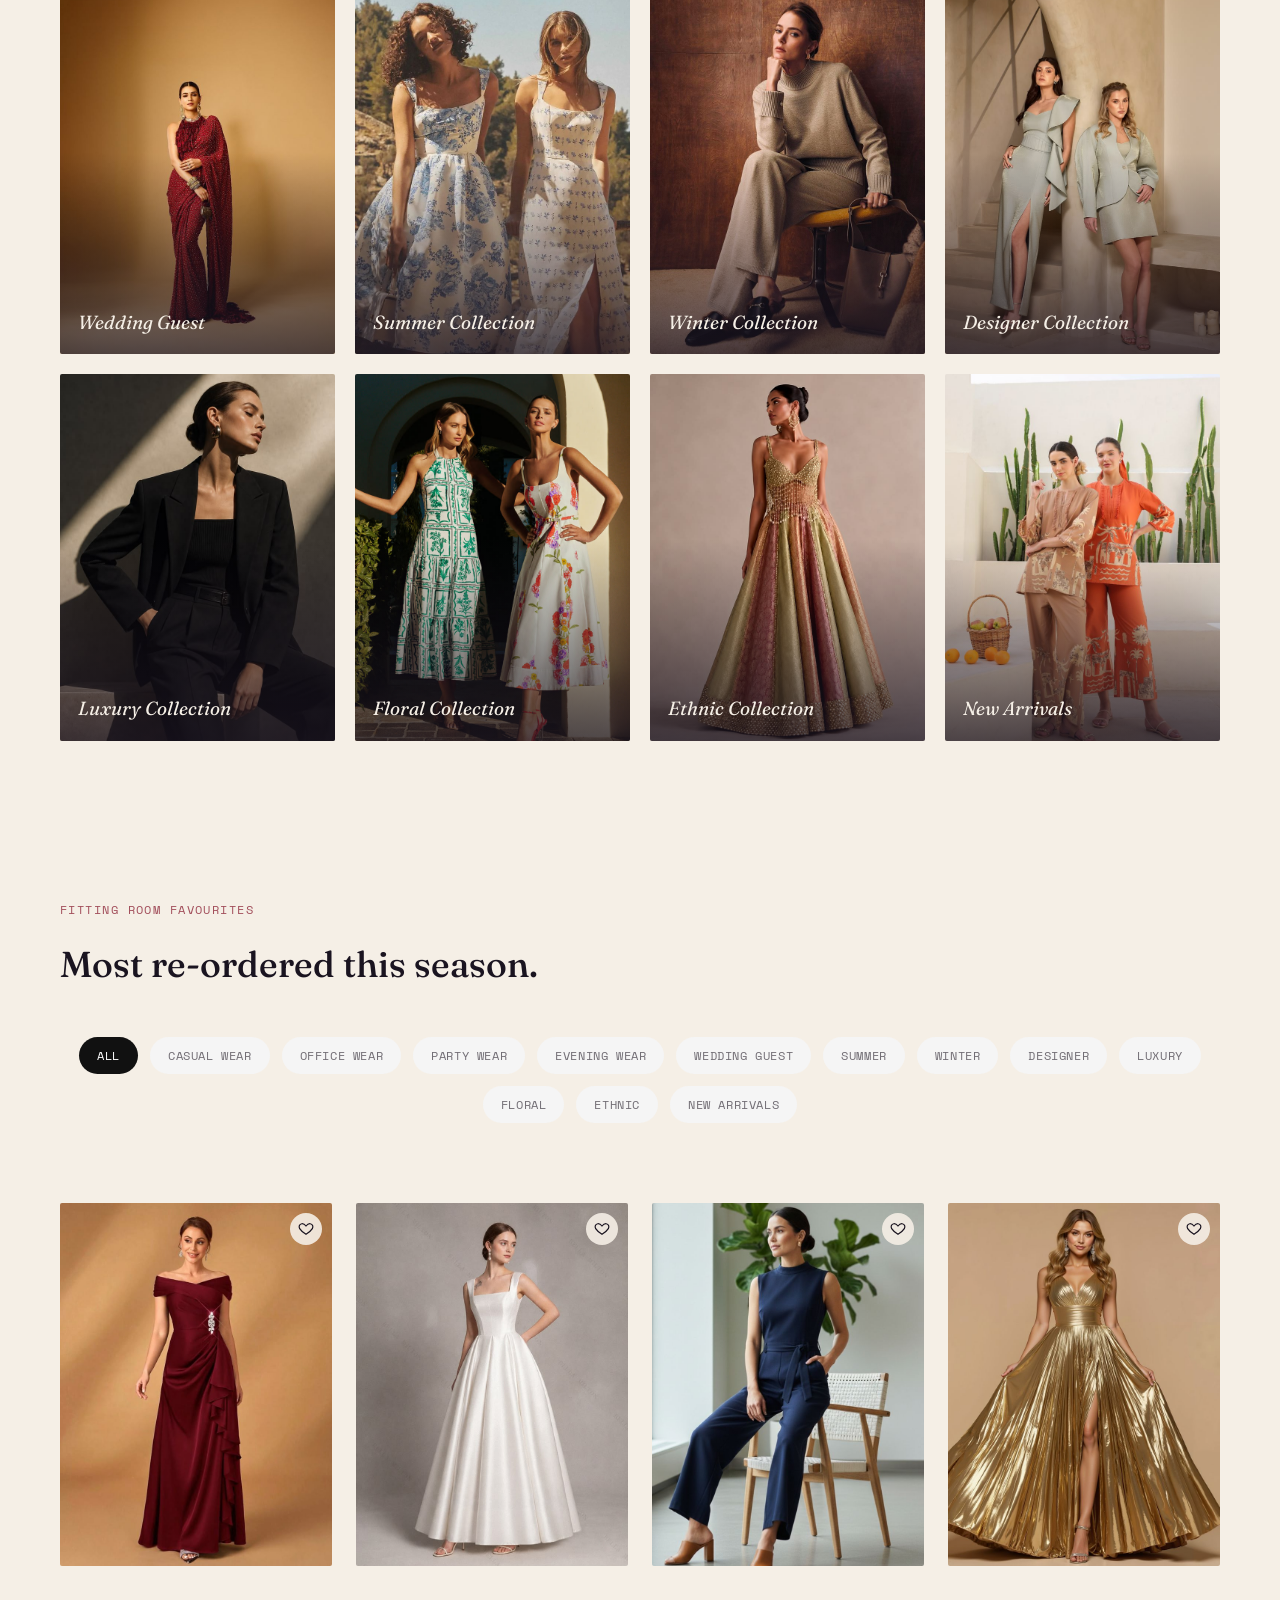
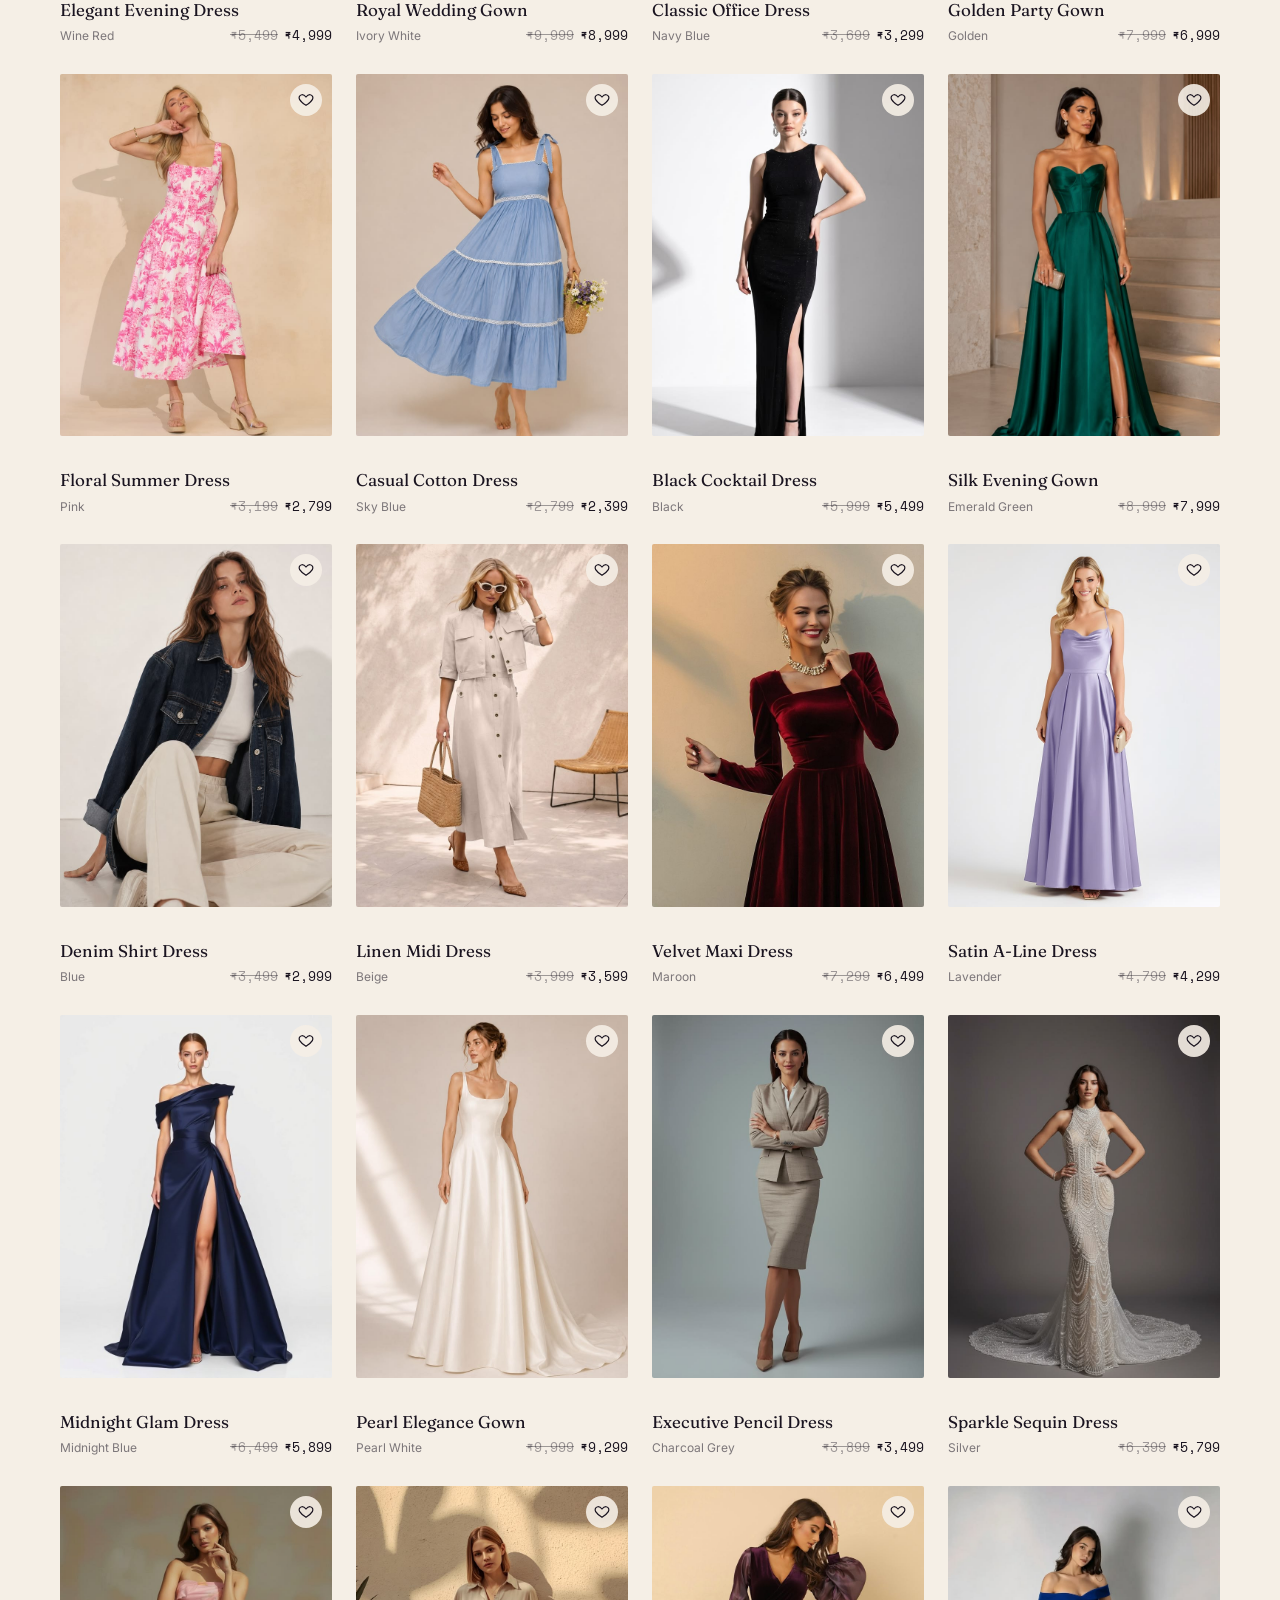
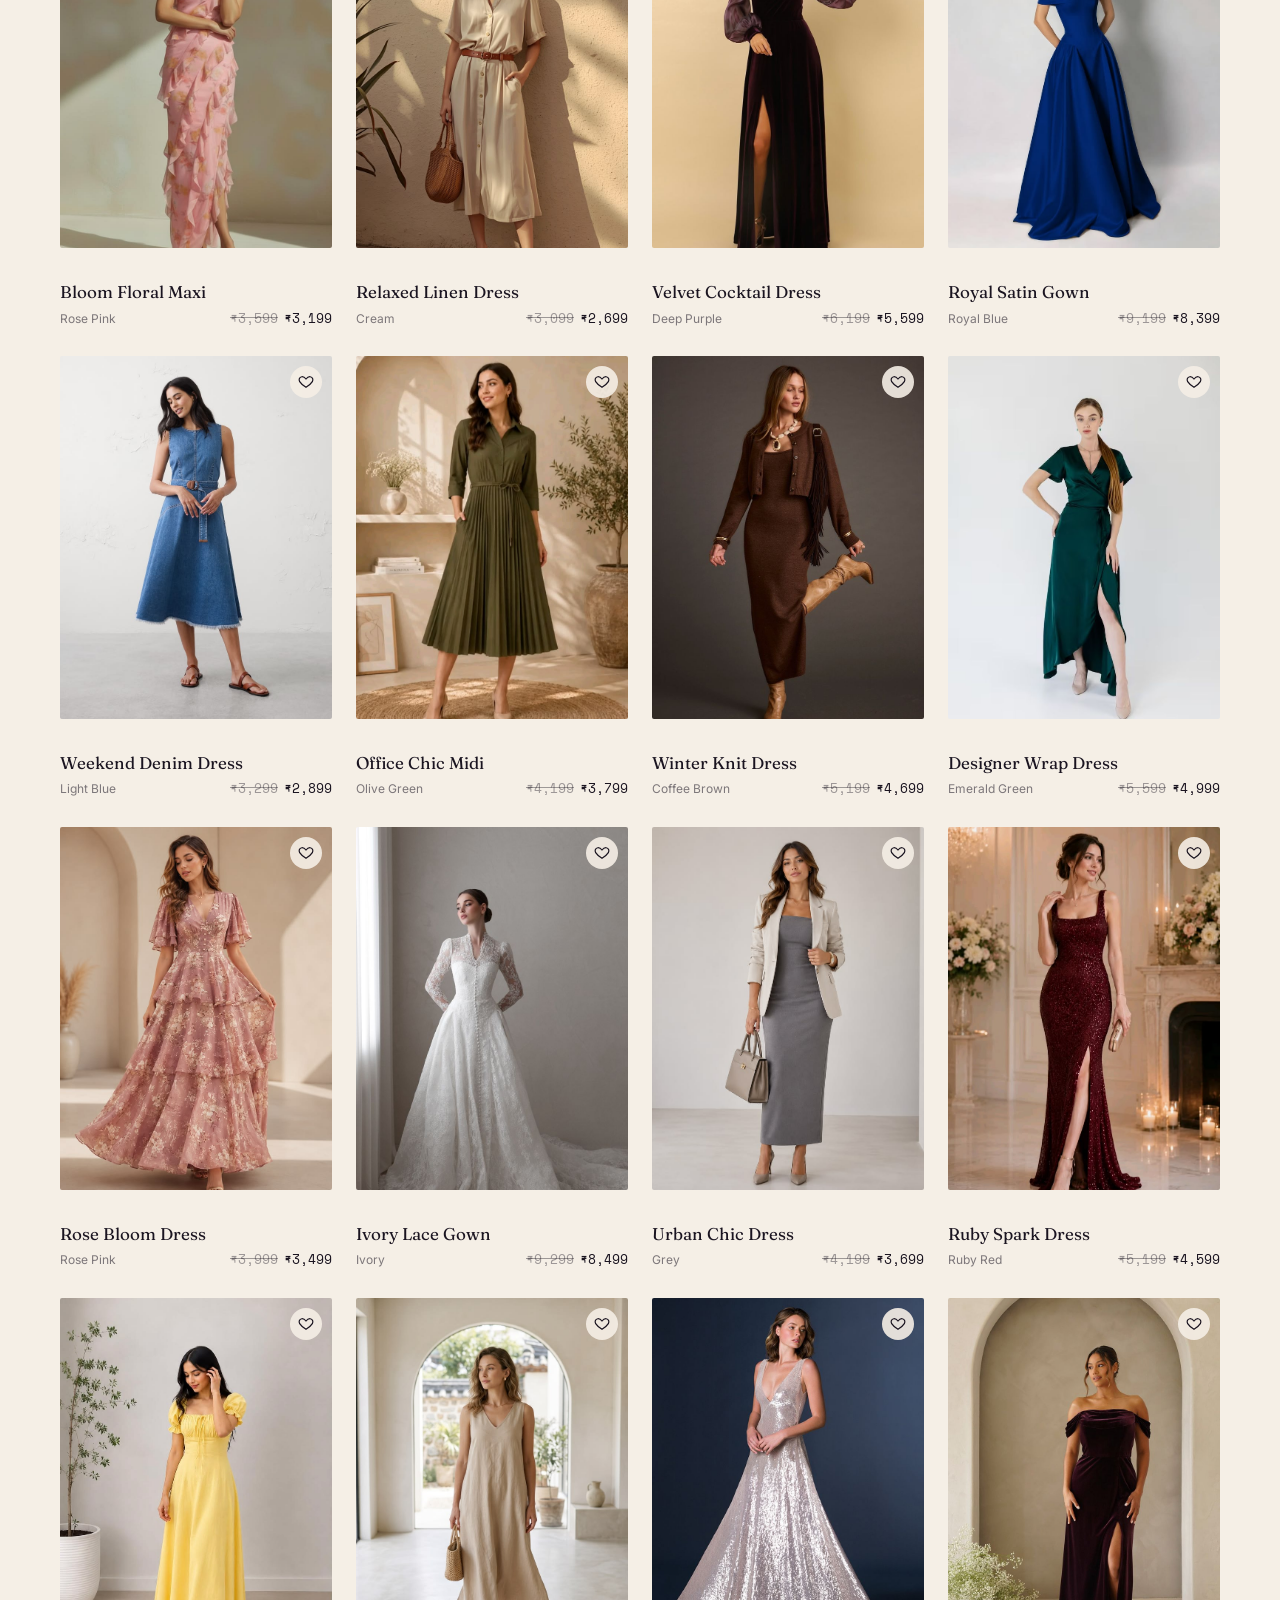
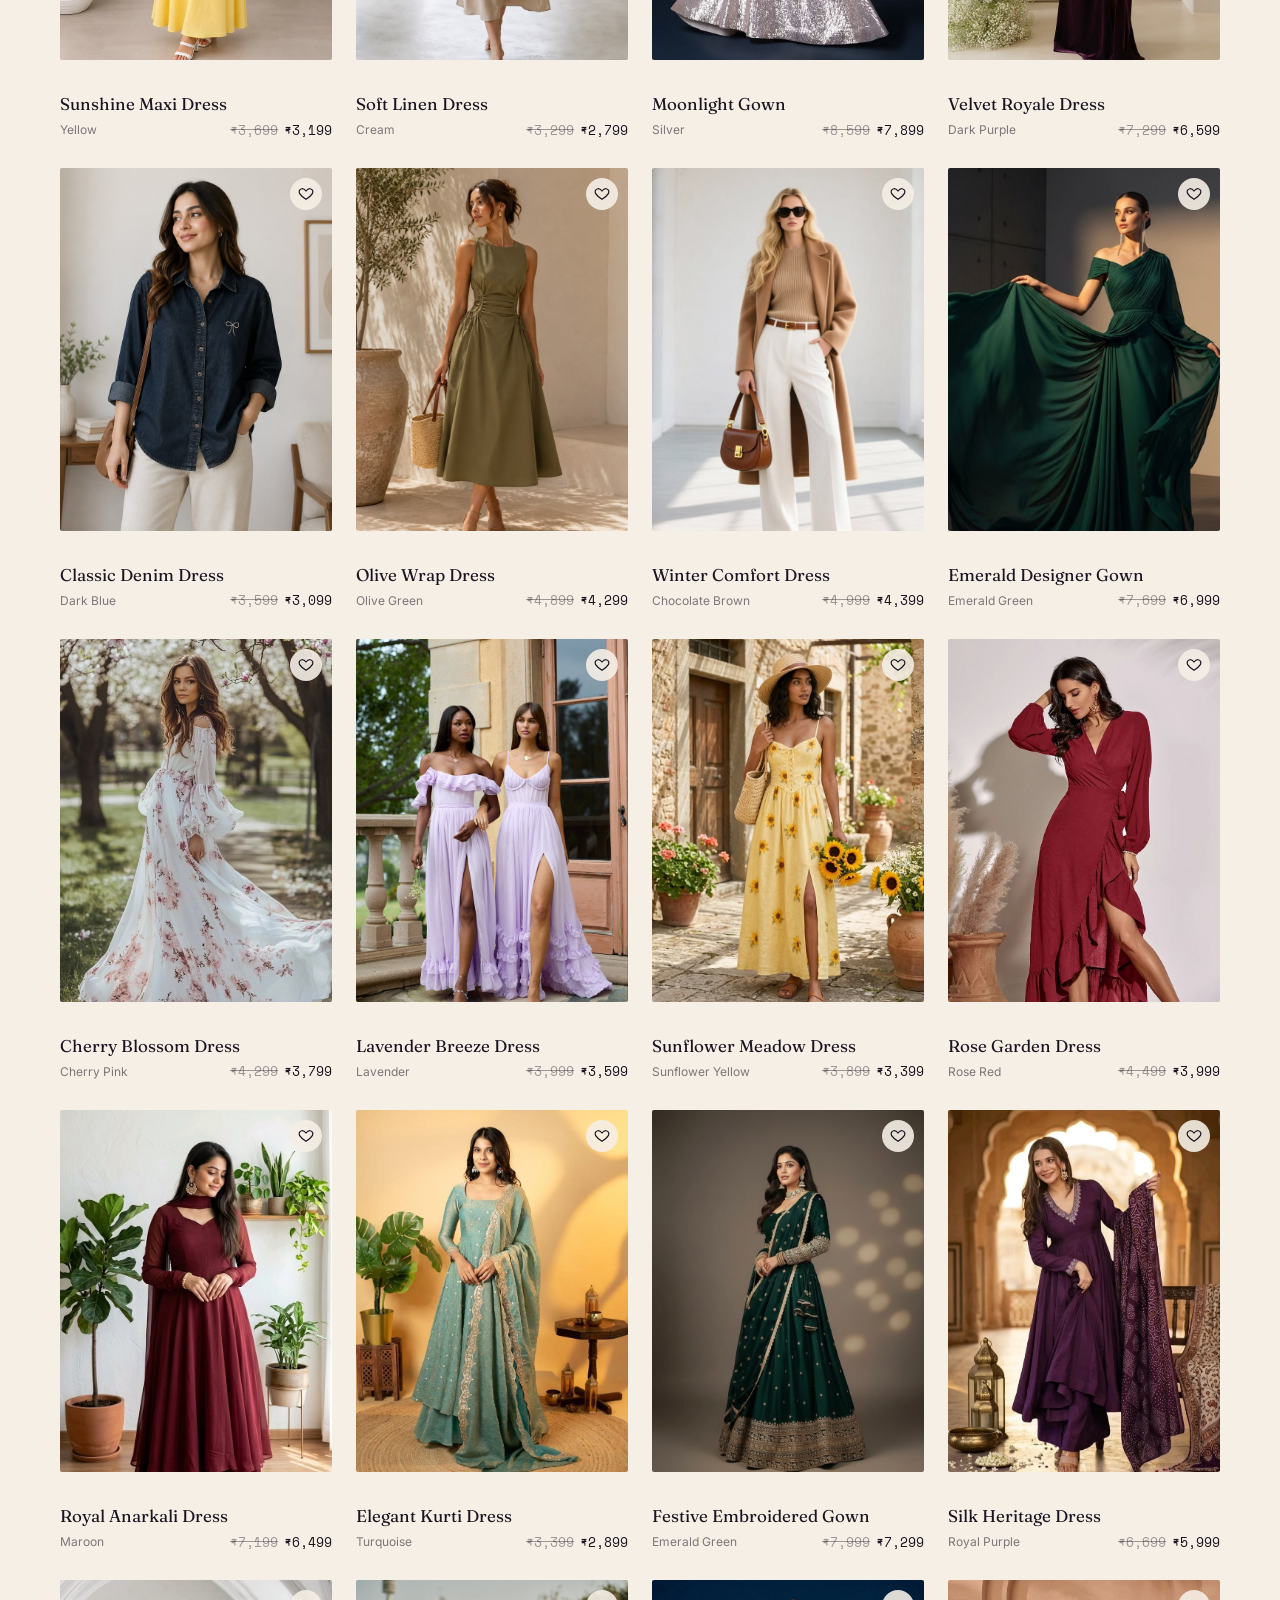
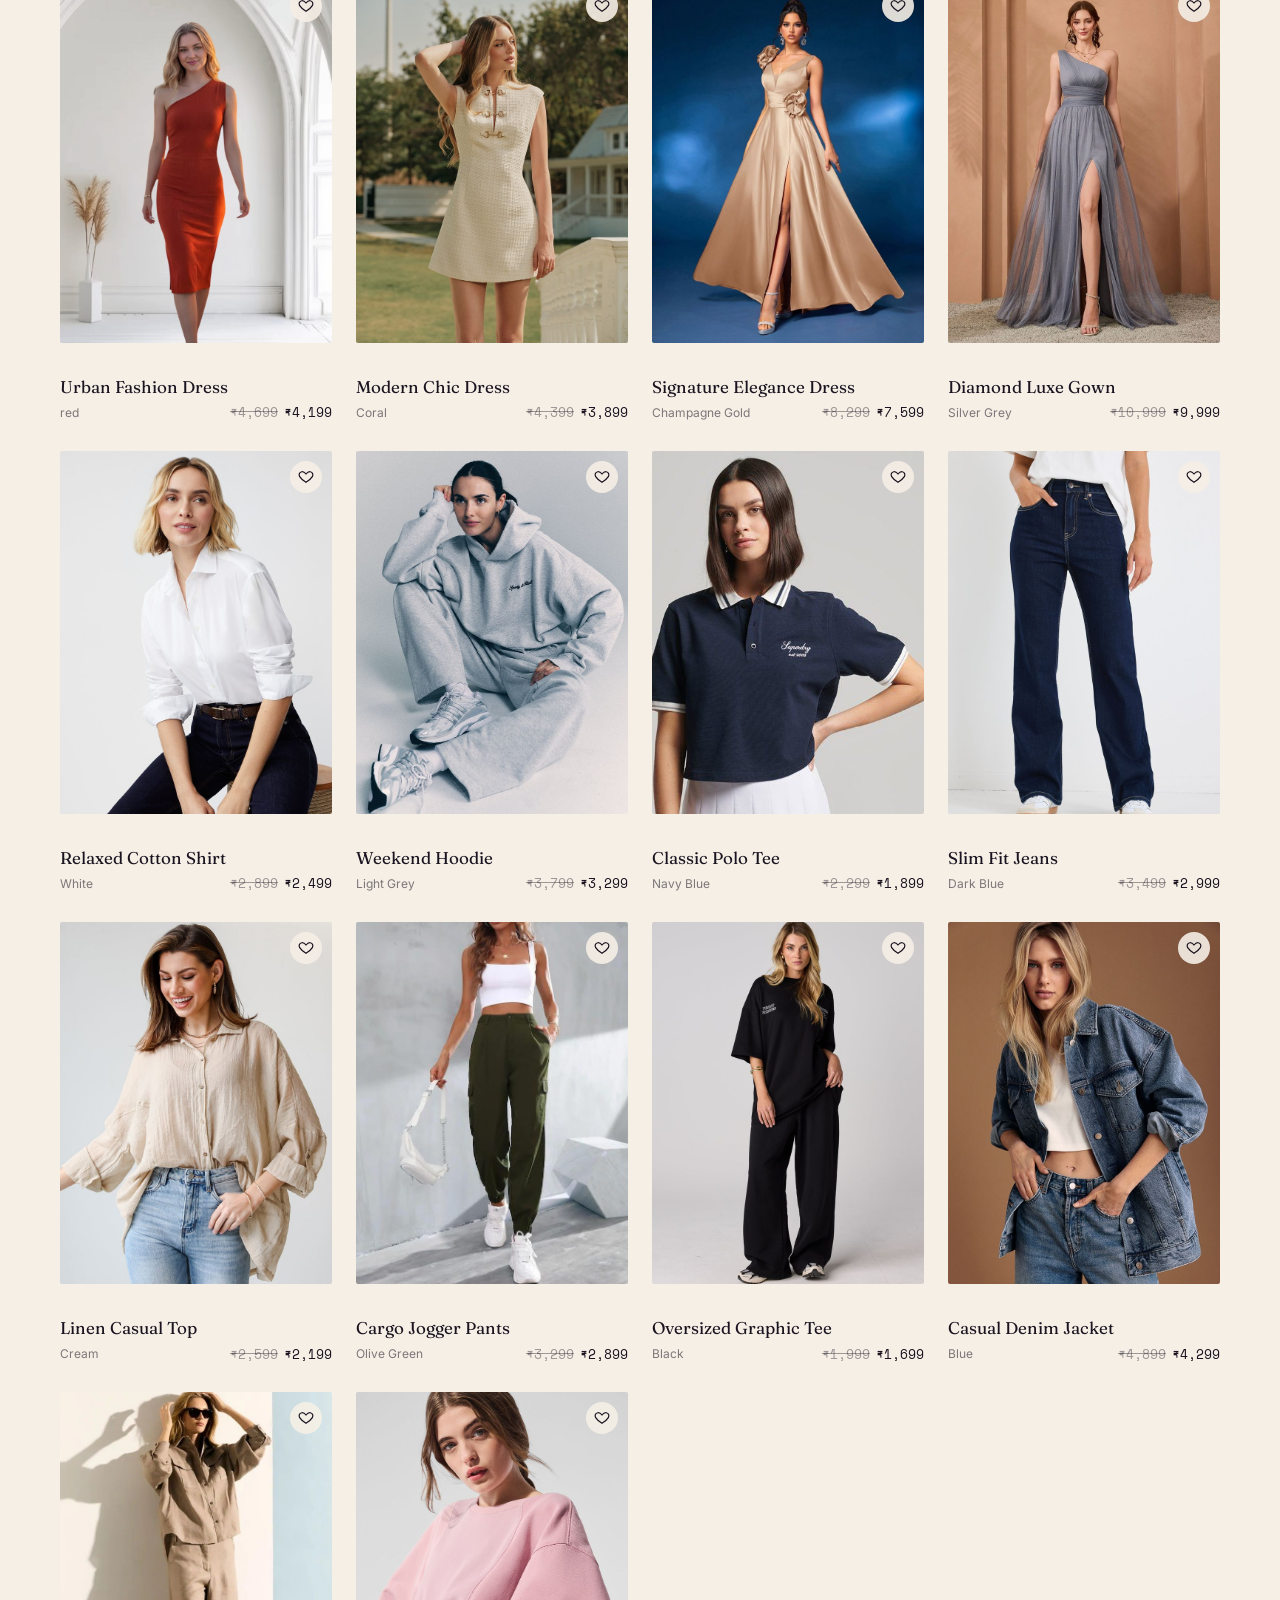
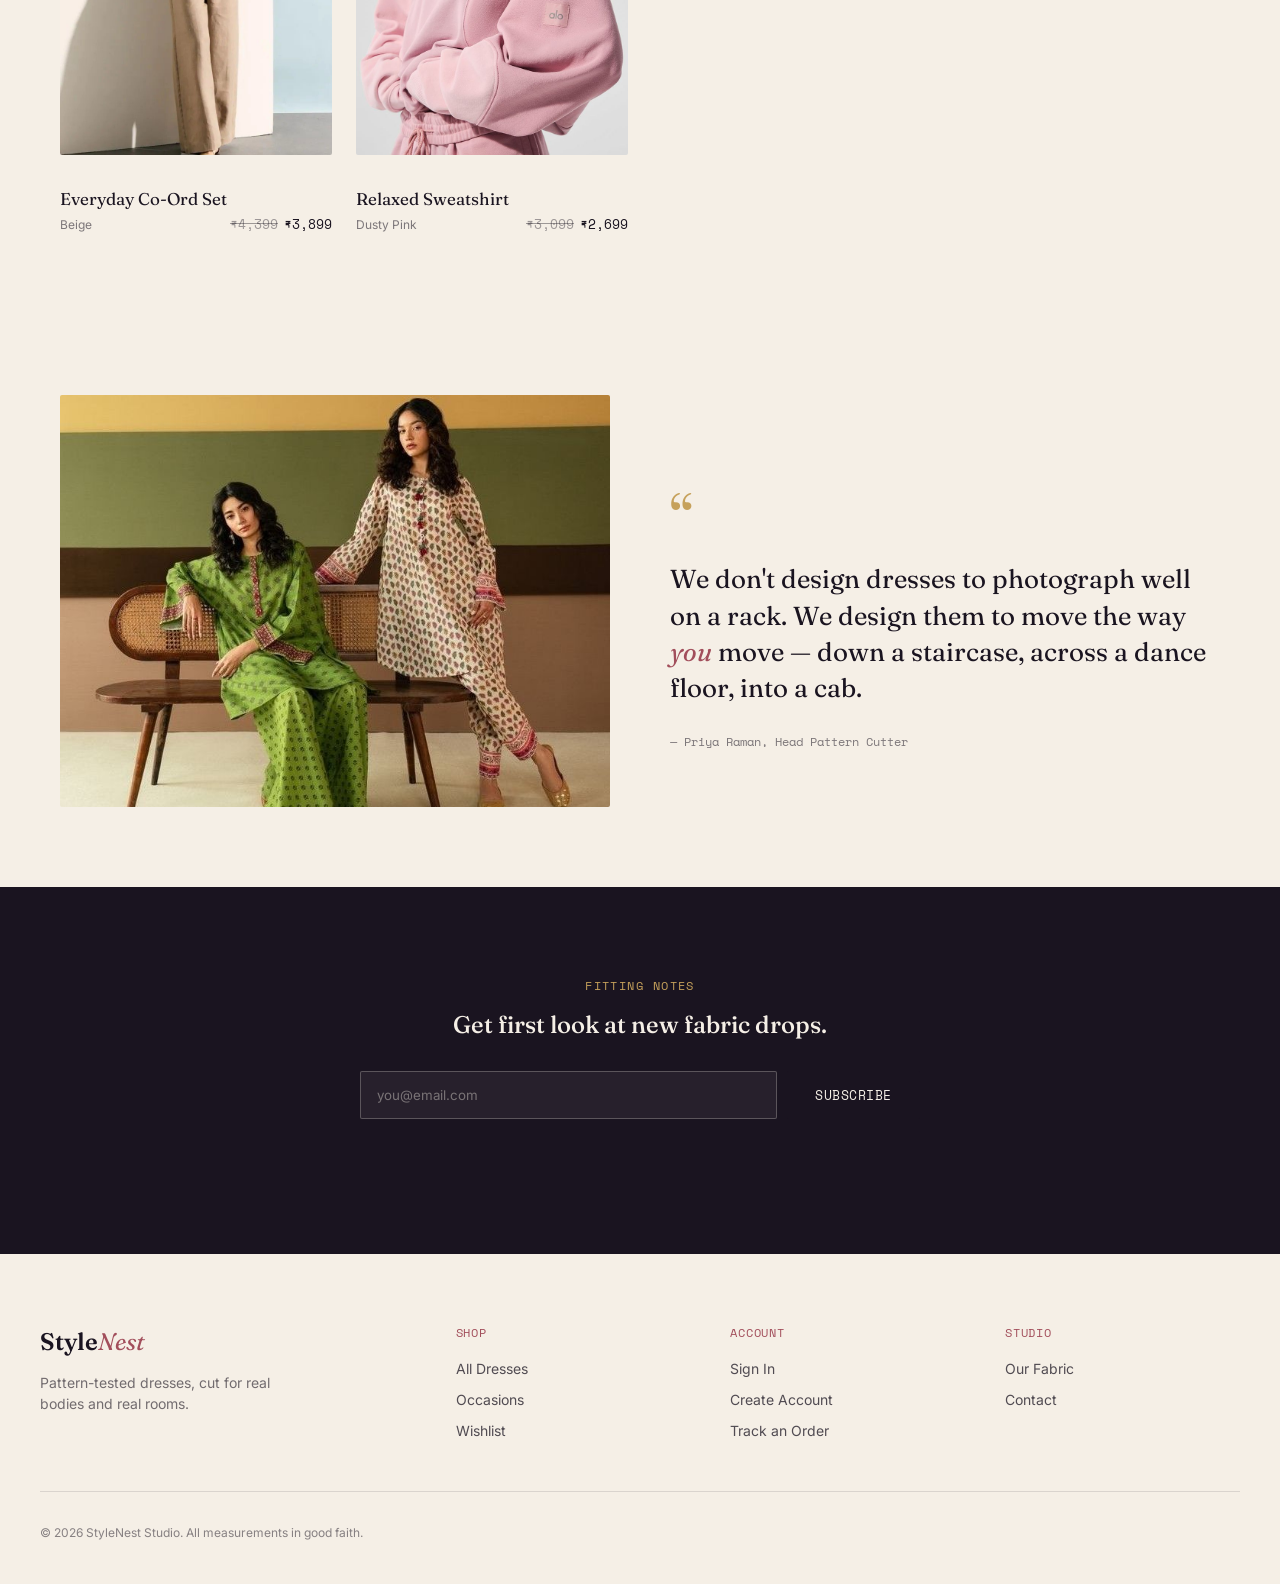
==== commit 69ecd5b7: "Remove New" ====
--- a/index.html
+++ b/index.html
@@ -30,7 +30,6 @@
         <nav class="main-nav" id="mainNav">
             <a href="shop.html">Shop</a>
             <a href="categories.html">Occasions</a>
-            <a href="categories.html#new">New In</a>
             <a href="about.html">Our Fabric</a>
             <a href="contact.html">Contact</a>
             <a href="accessories.html">Accessories</a>
--- a/css/style.css
+++ b/css/style.css
@@ -641,6 +641,7 @@
     position: absolute;
     top: 12px;
     left: 12px;
+    z-index: 2;
     background: var(--ink);
     color: var(--ivory);
     font-family: var(--font-mono);
@@ -658,6 +659,7 @@
     position: absolute;
     top: 10px;
     right: 10px;
+    z-index: 2;
     width: 32px;
     height: 32px;
     background: rgba(245, 239, 230, 0.9);
@@ -686,6 +688,7 @@
     left: 10px;
     right: 10px;
     bottom: 10px;
+    z-index: 2;
     background: var(--ink);
     color: var(--ivory);
     font-family: var(--font-mono);
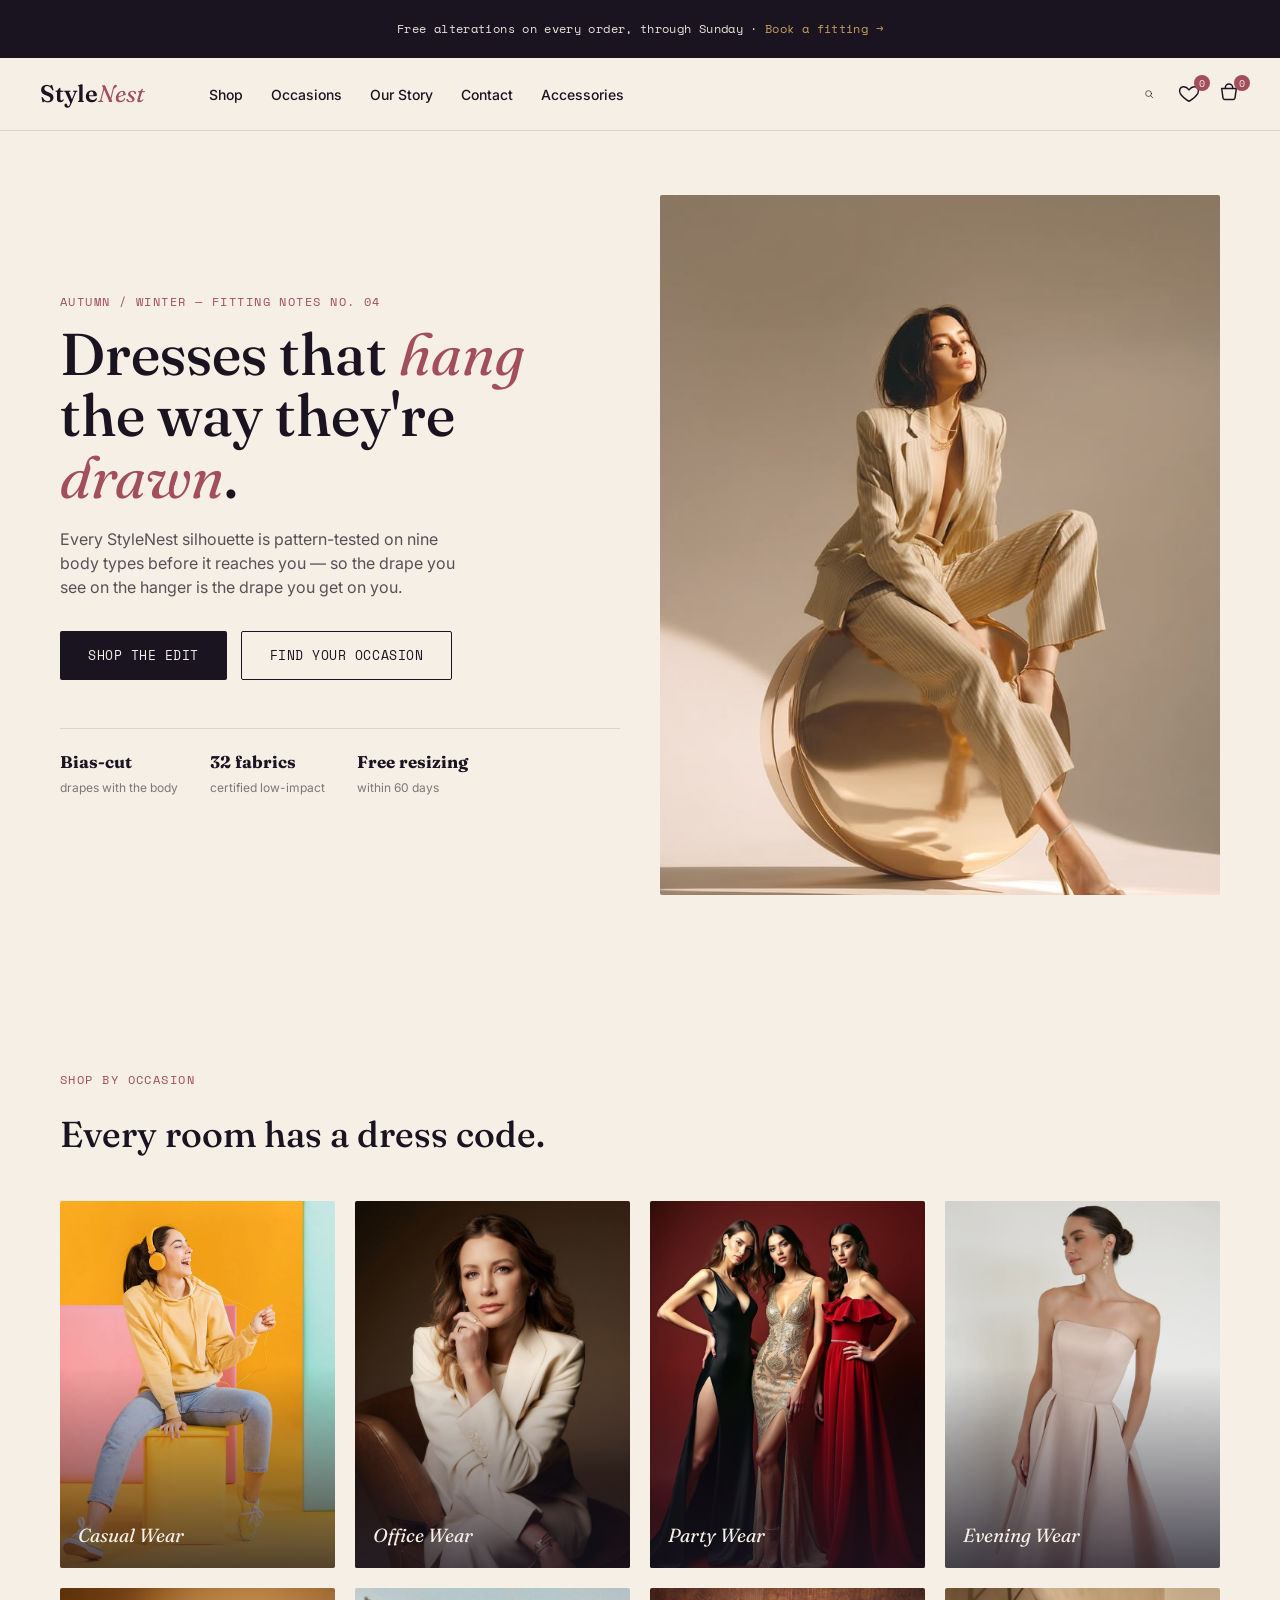
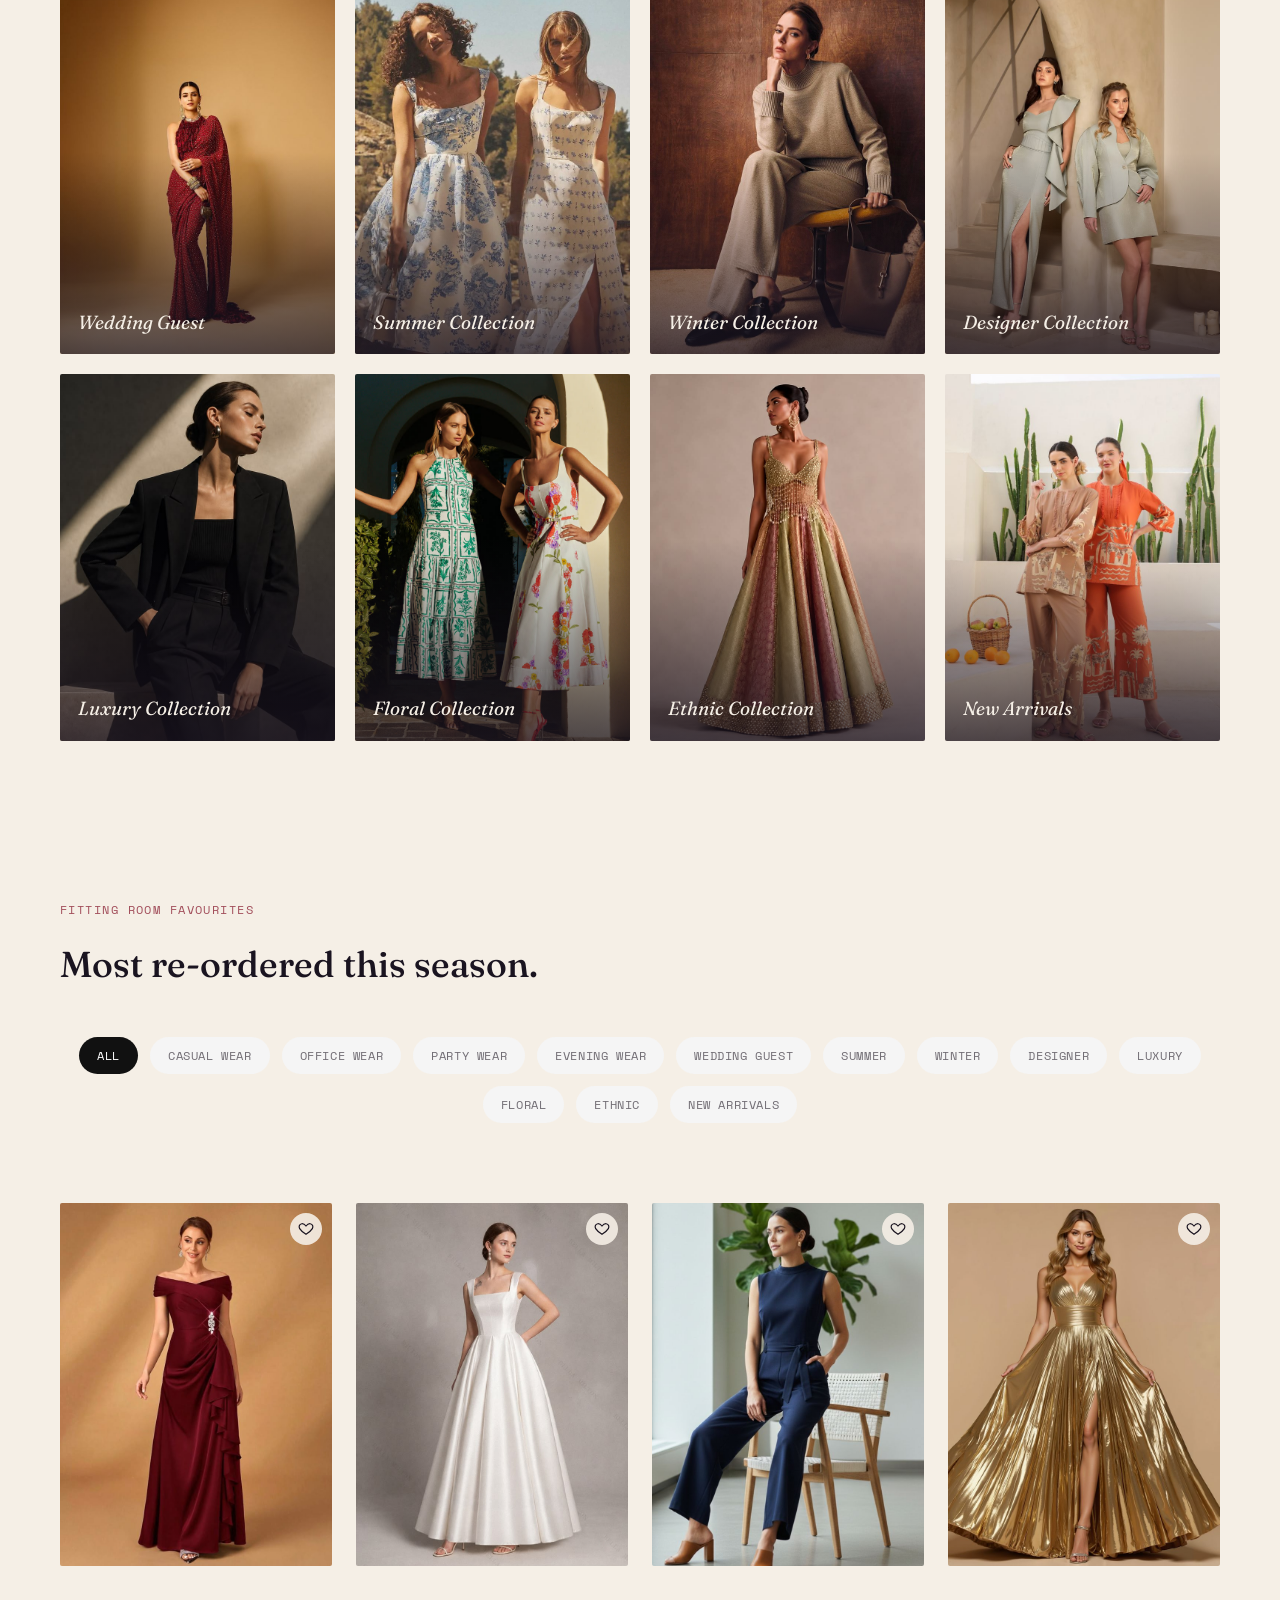
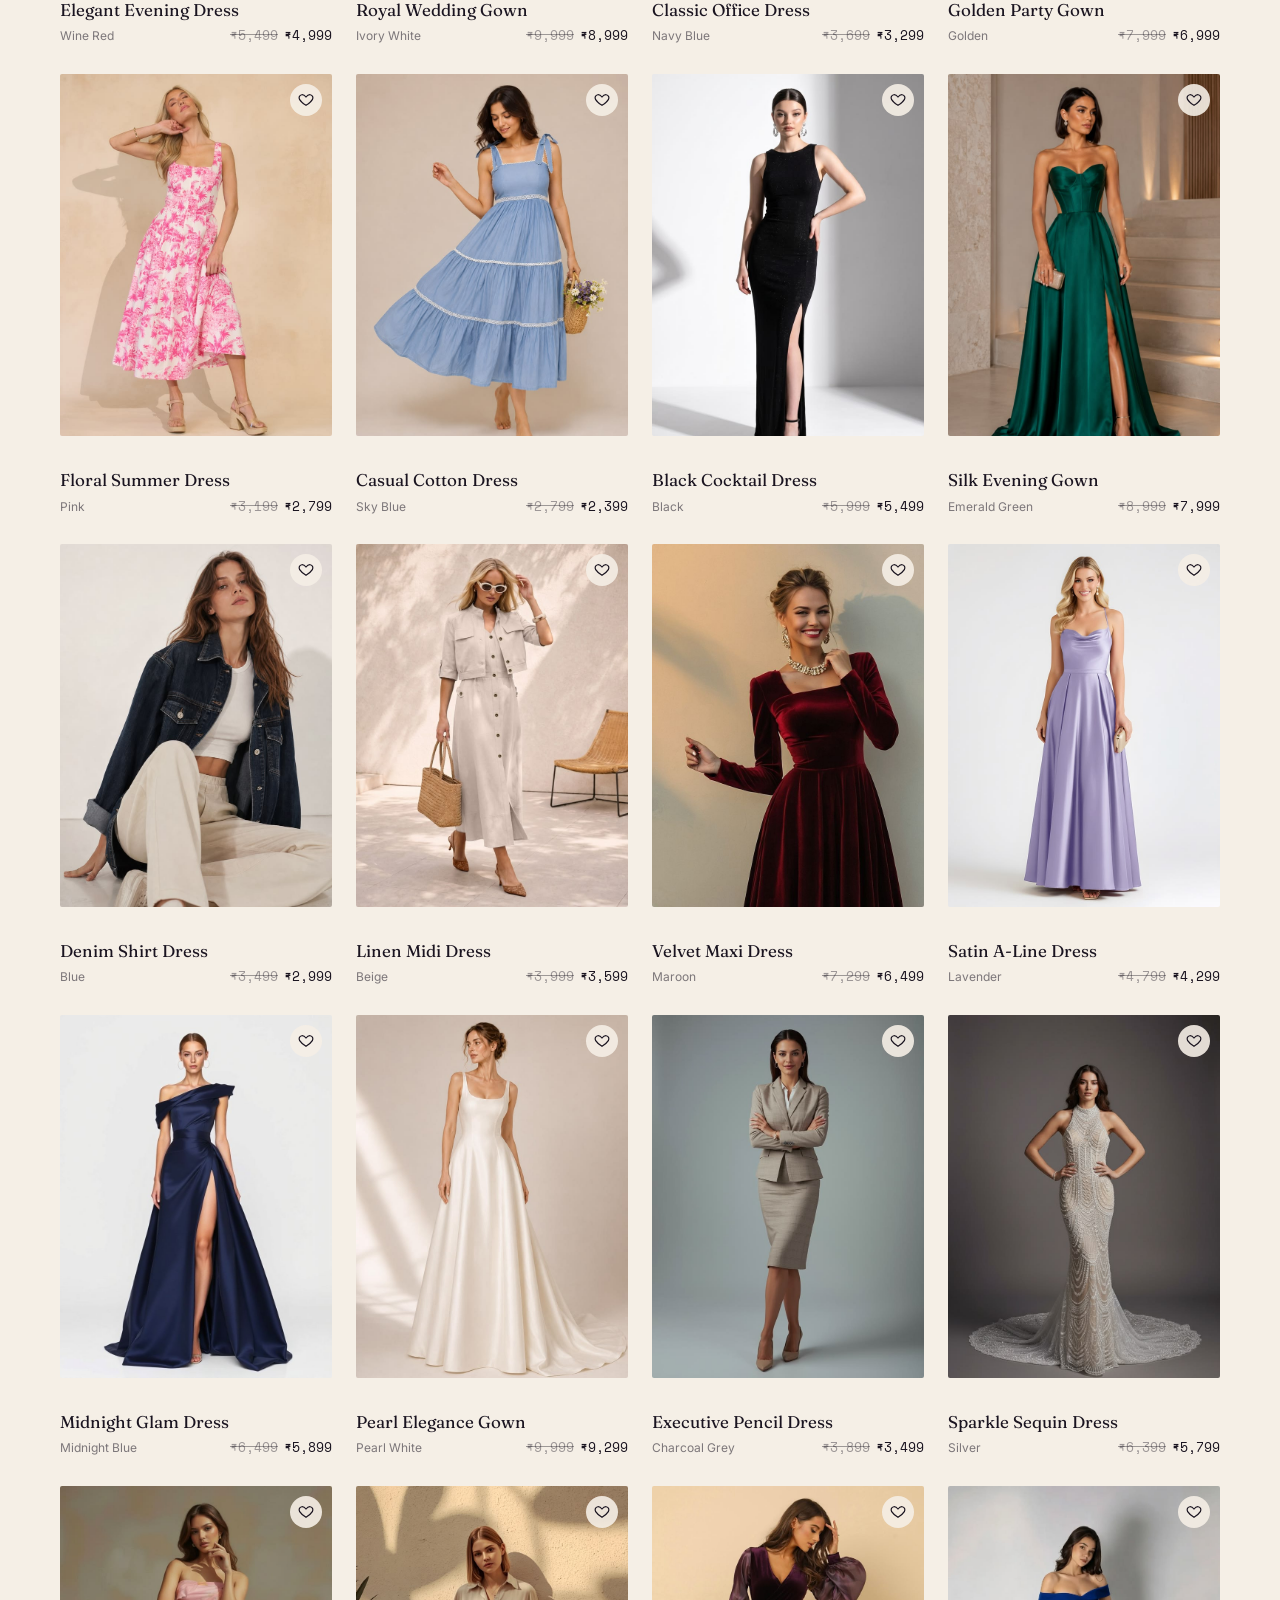
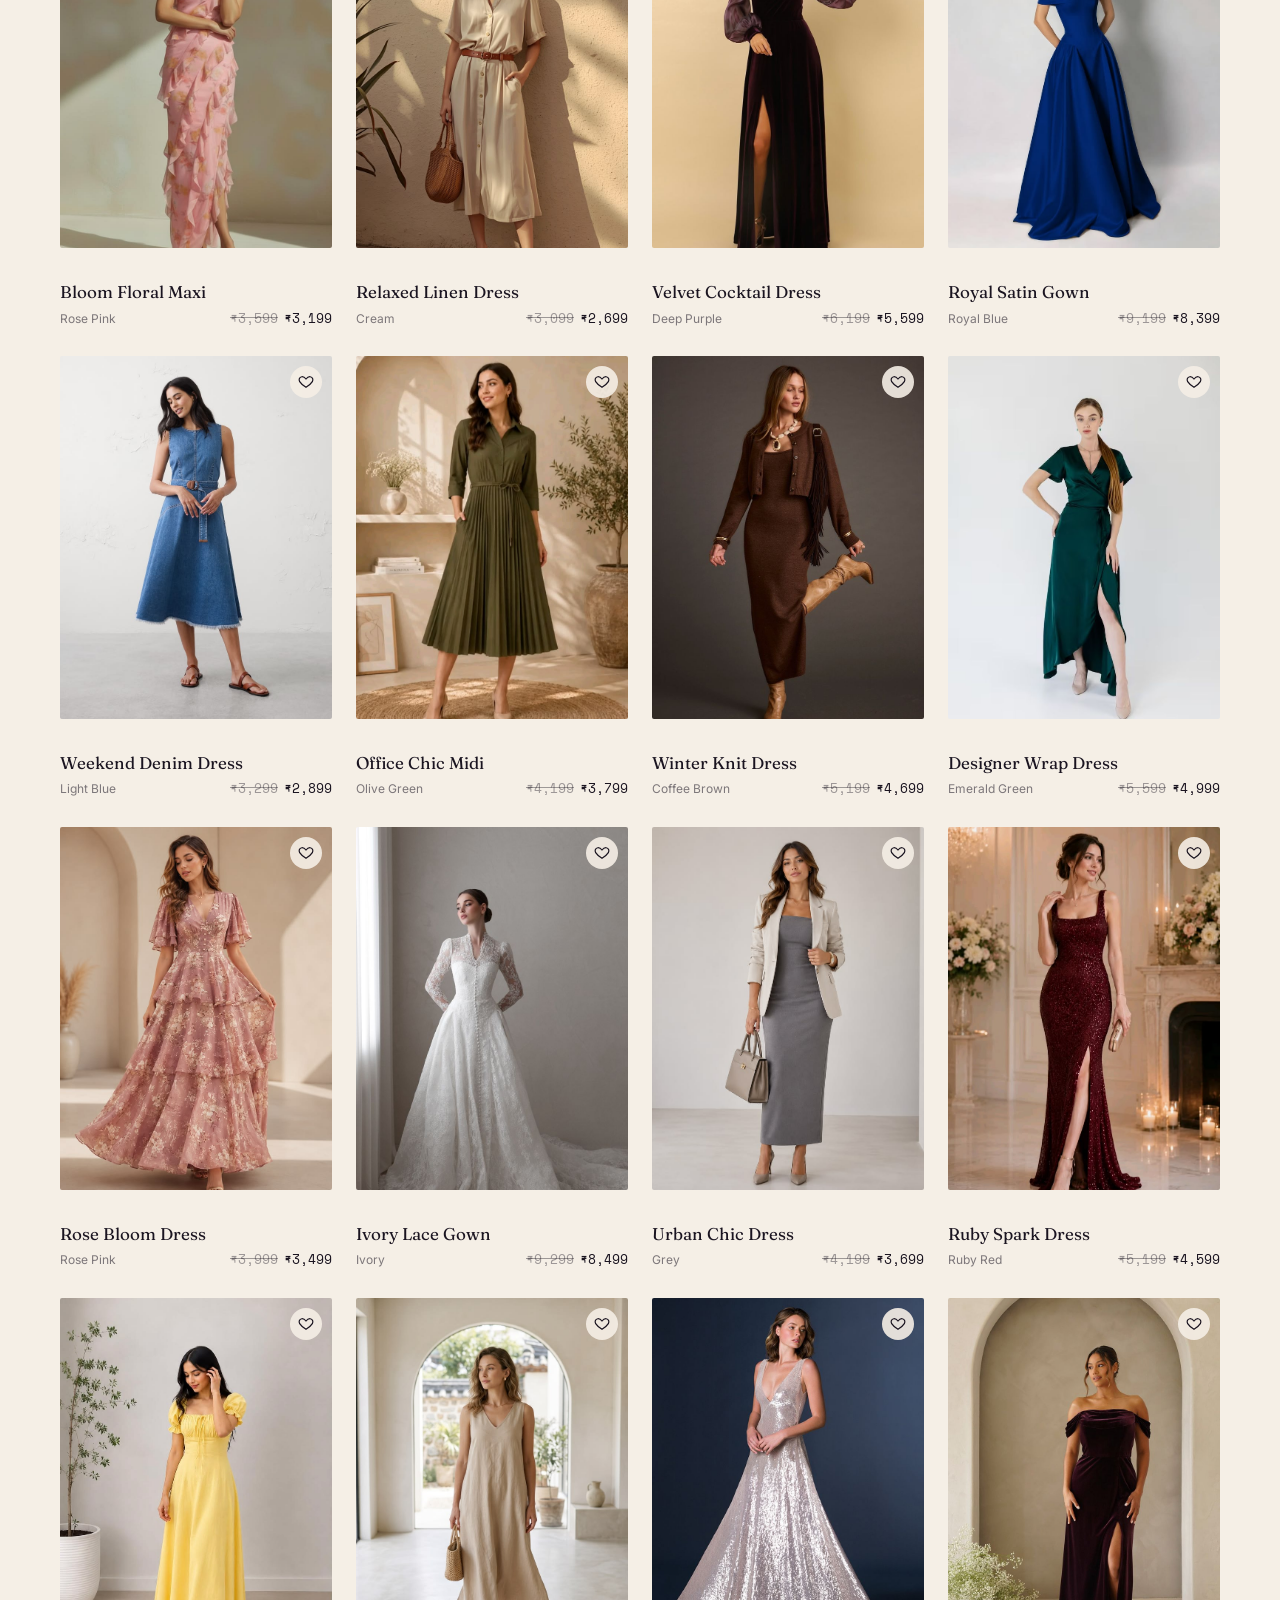
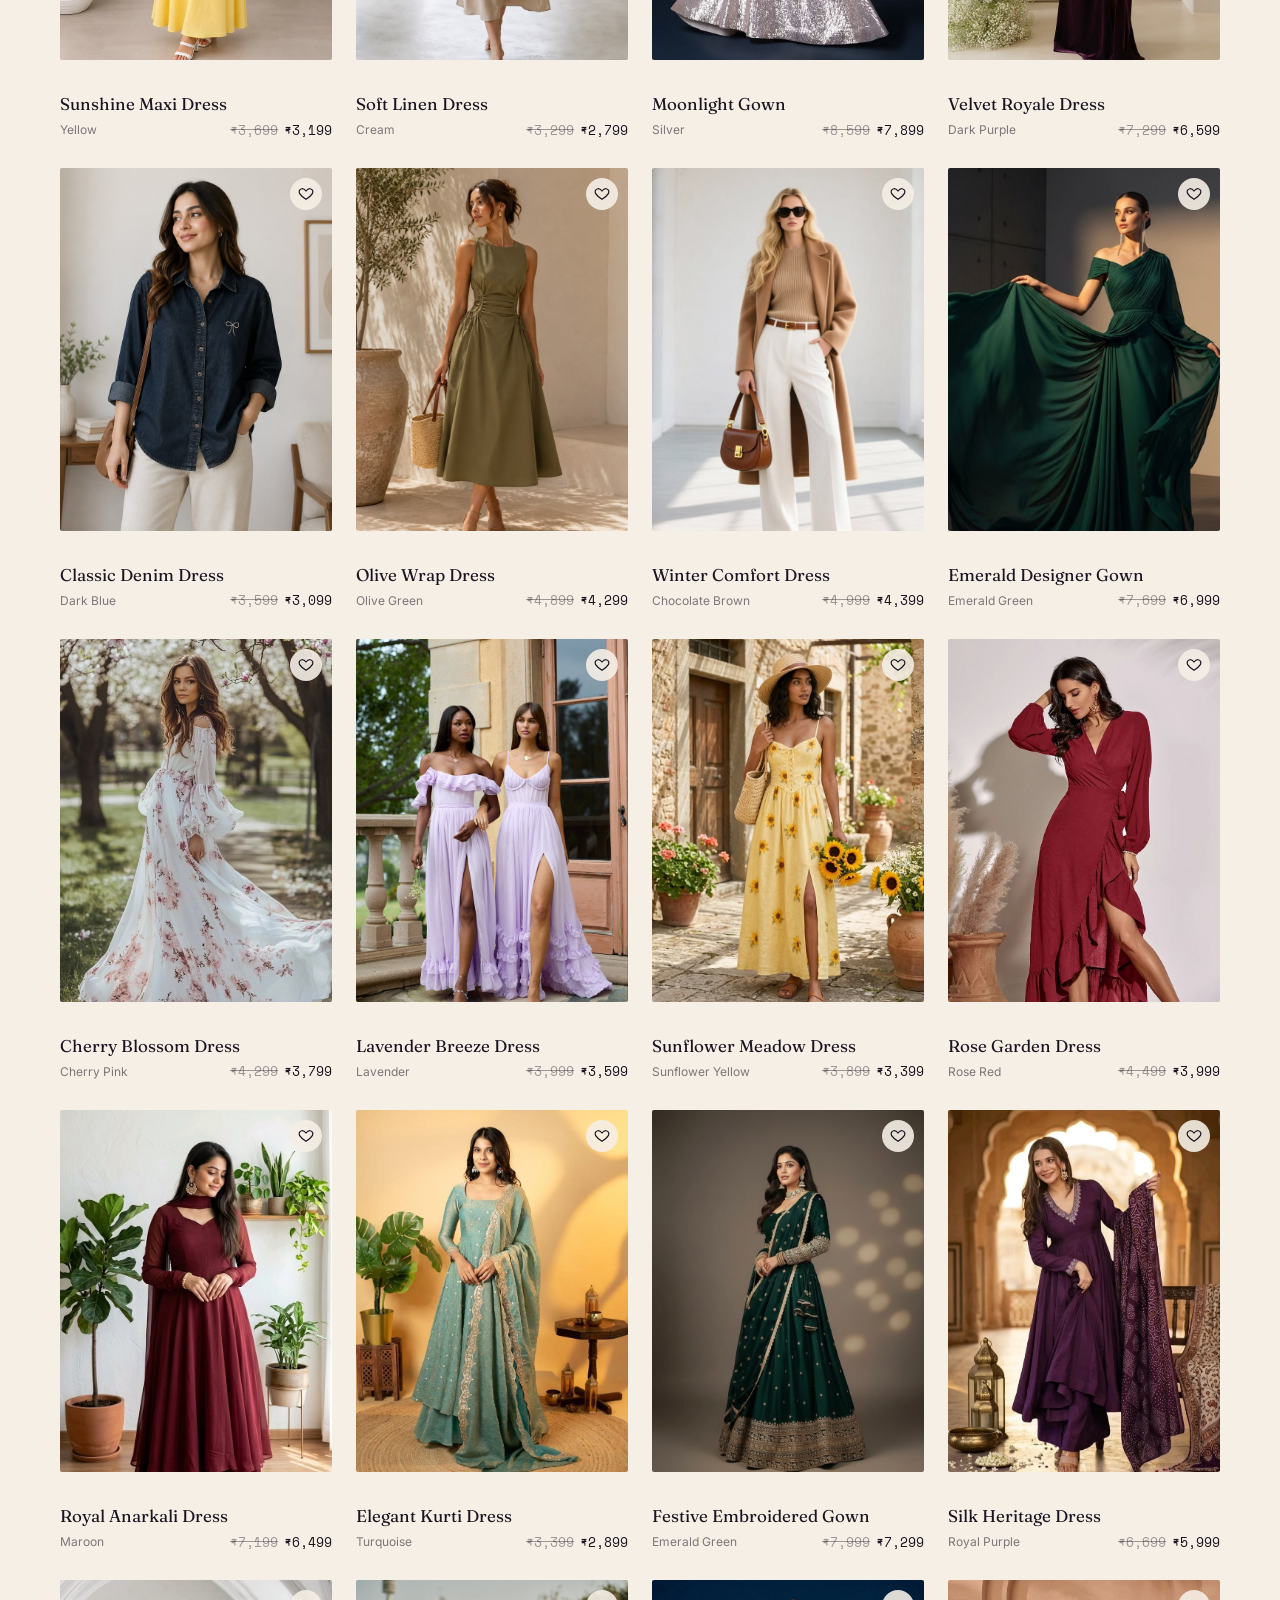
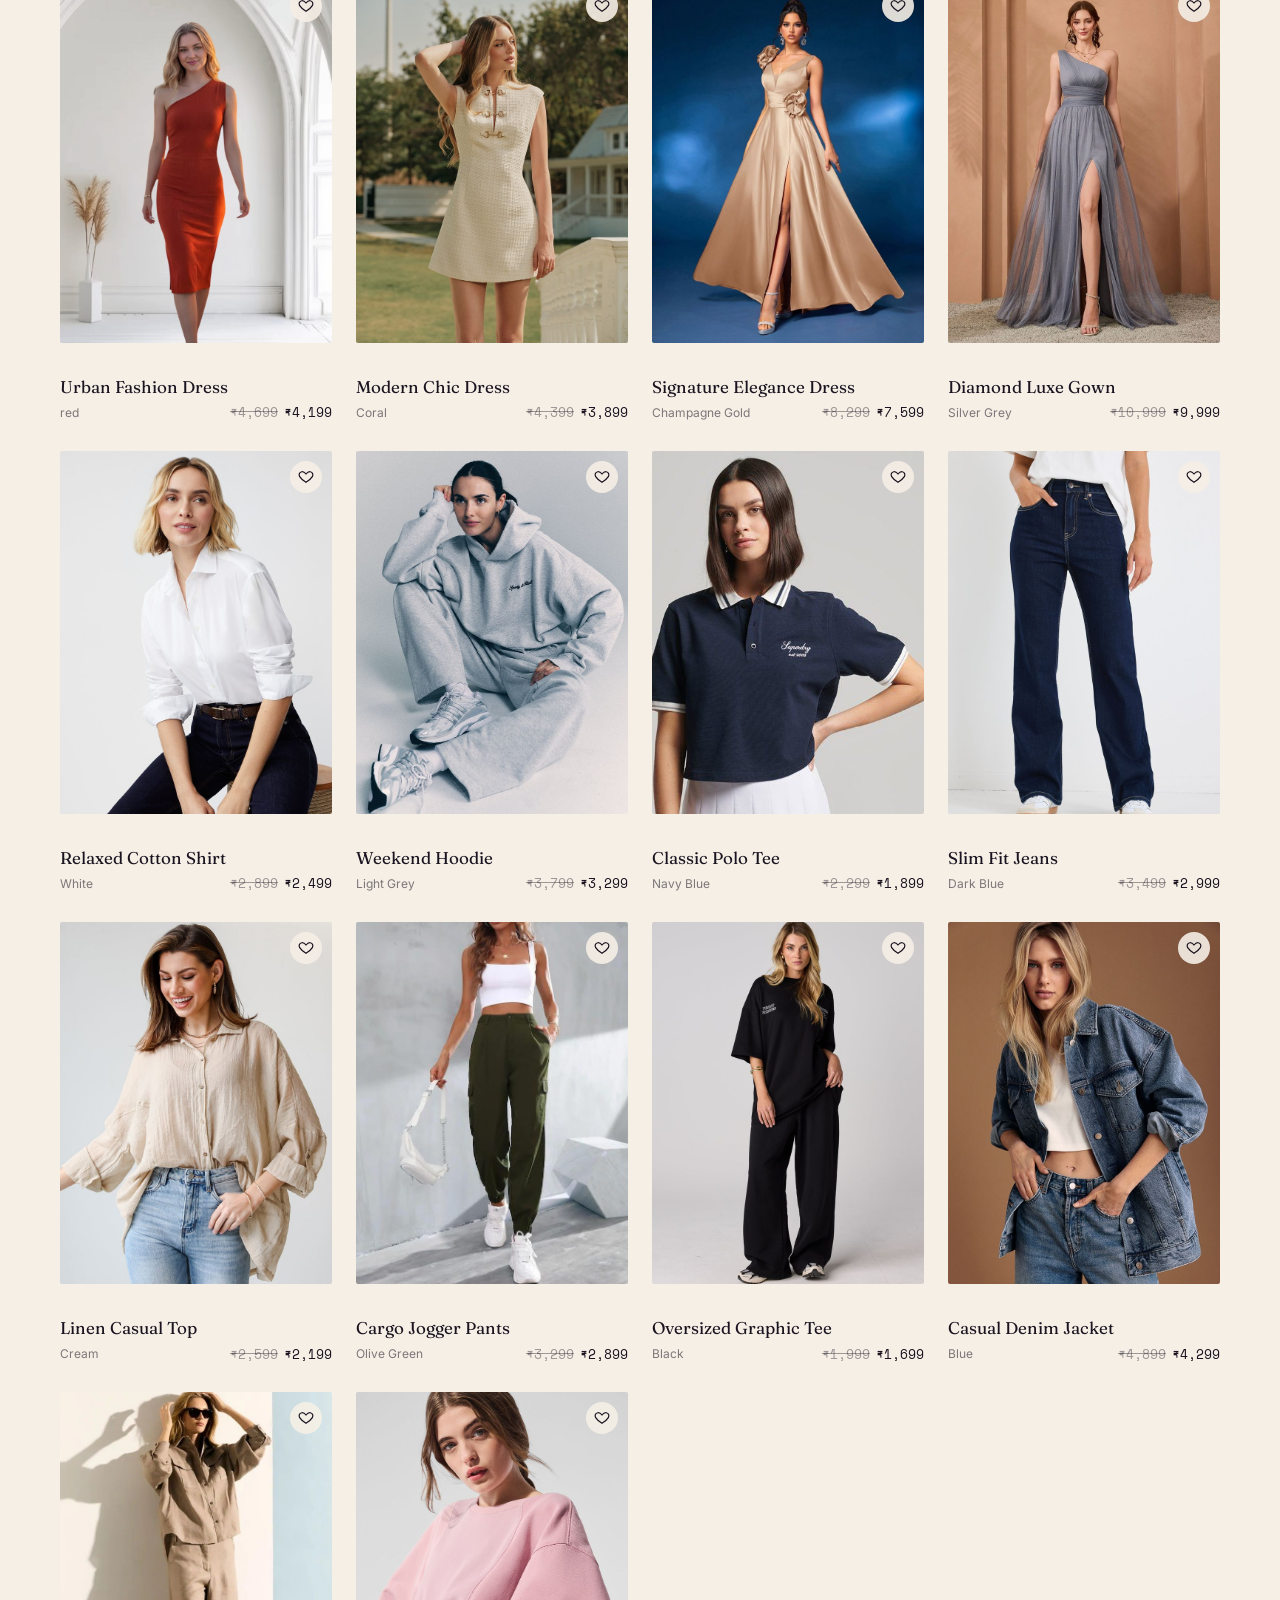
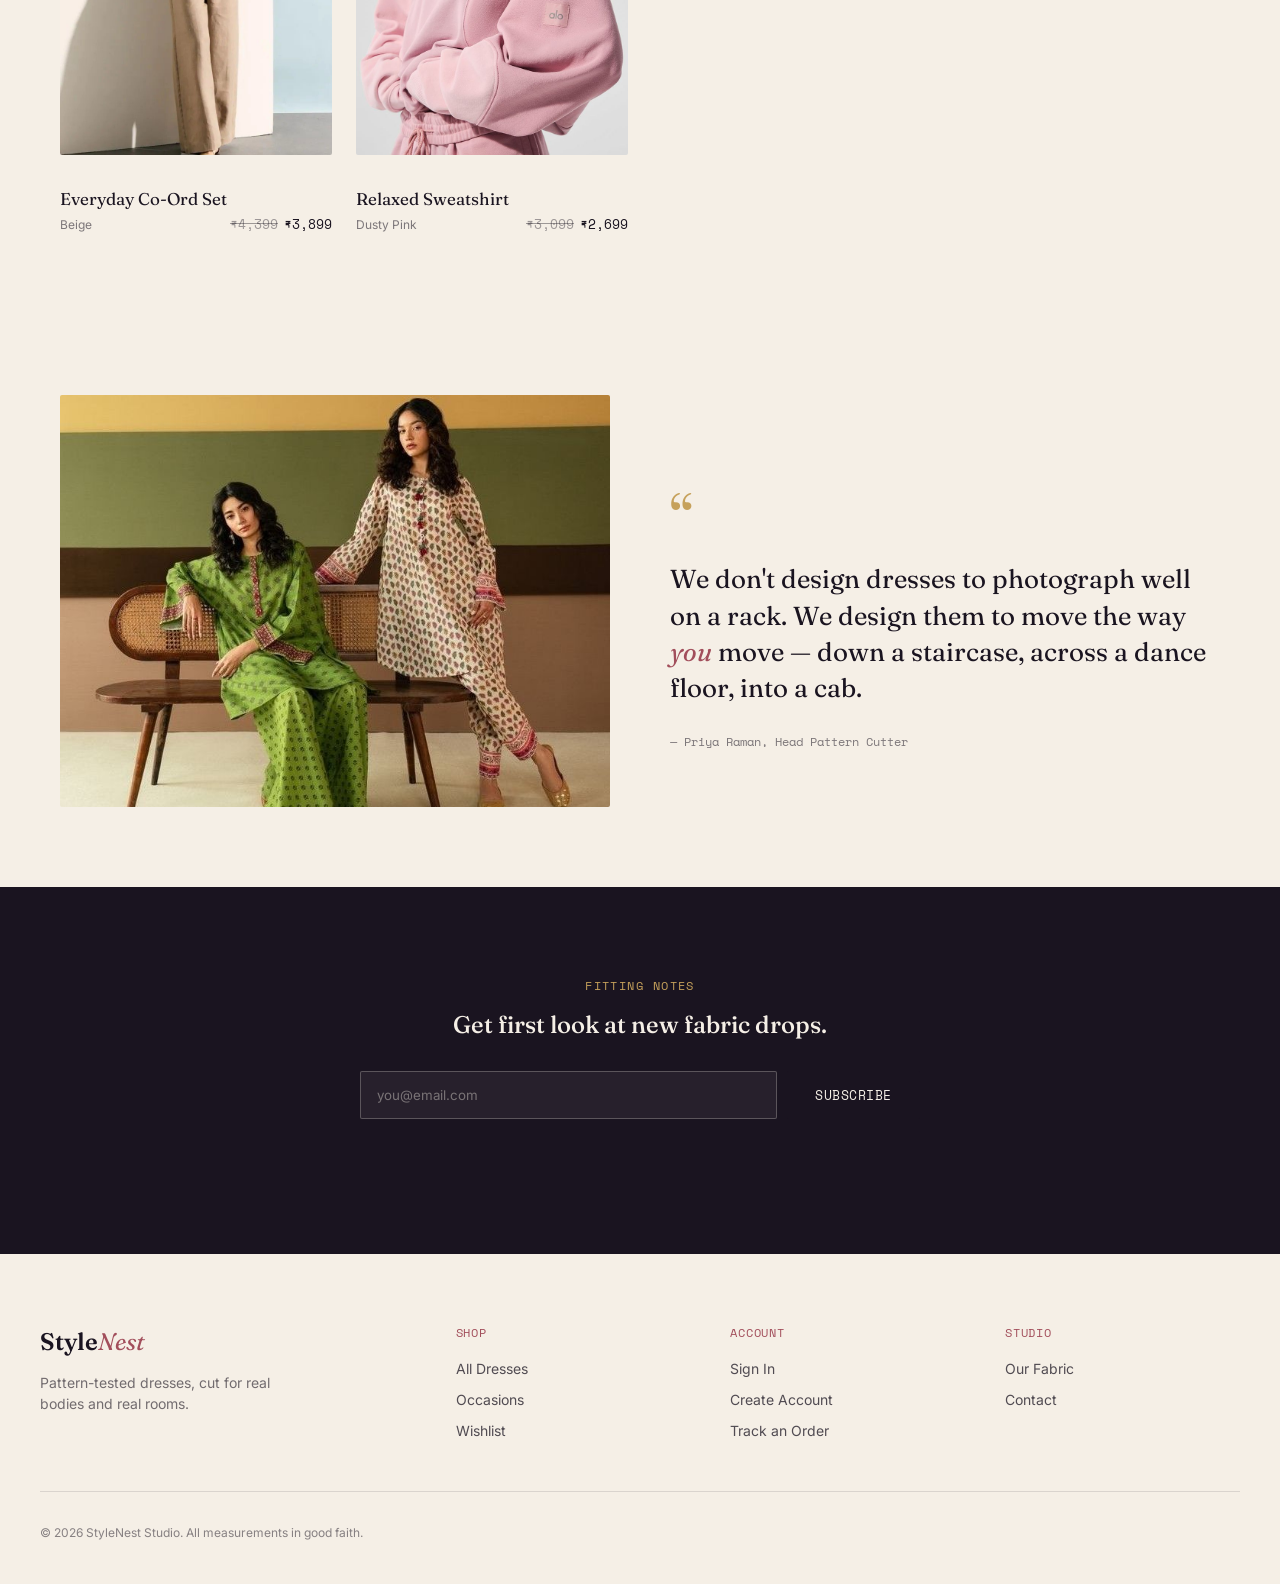
==== commit 071b357d: "Initial commit - StyleNest" ====
--- a/index.html
+++ b/index.html
@@ -30,7 +30,7 @@
         <nav class="main-nav" id="mainNav">
             <a href="shop.html">Shop</a>
             <a href="categories.html">Occasions</a>
-            <a href="about.html">Our Fabric</a>
+            <a href="about.html">Our Story</a>
             <a href="contact.html">Contact</a>
             <a href="accessories.html">Accessories</a>
         </nav>
--- a/css/style.css
+++ b/css/style.css
@@ -1409,4 +1409,4 @@
 .tab.active {
     background: #111;
     color: #fff;
-}+}
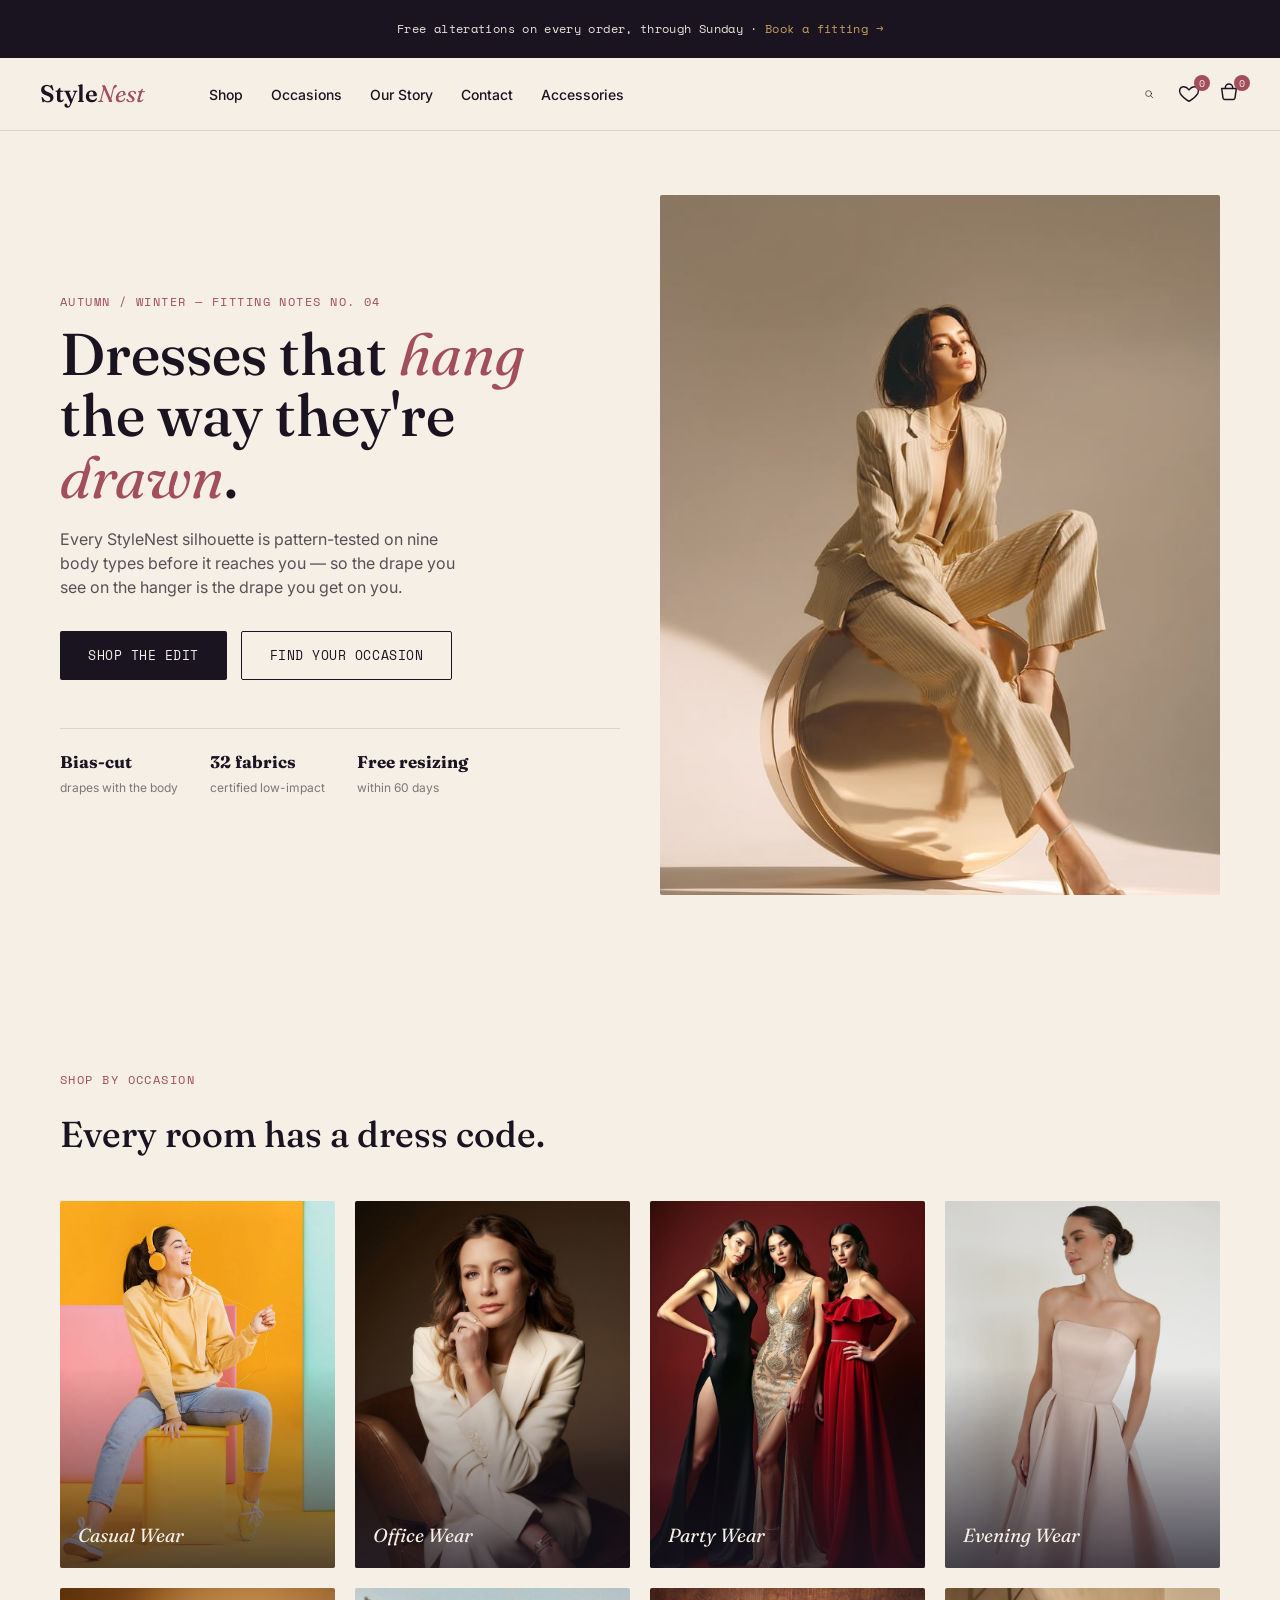
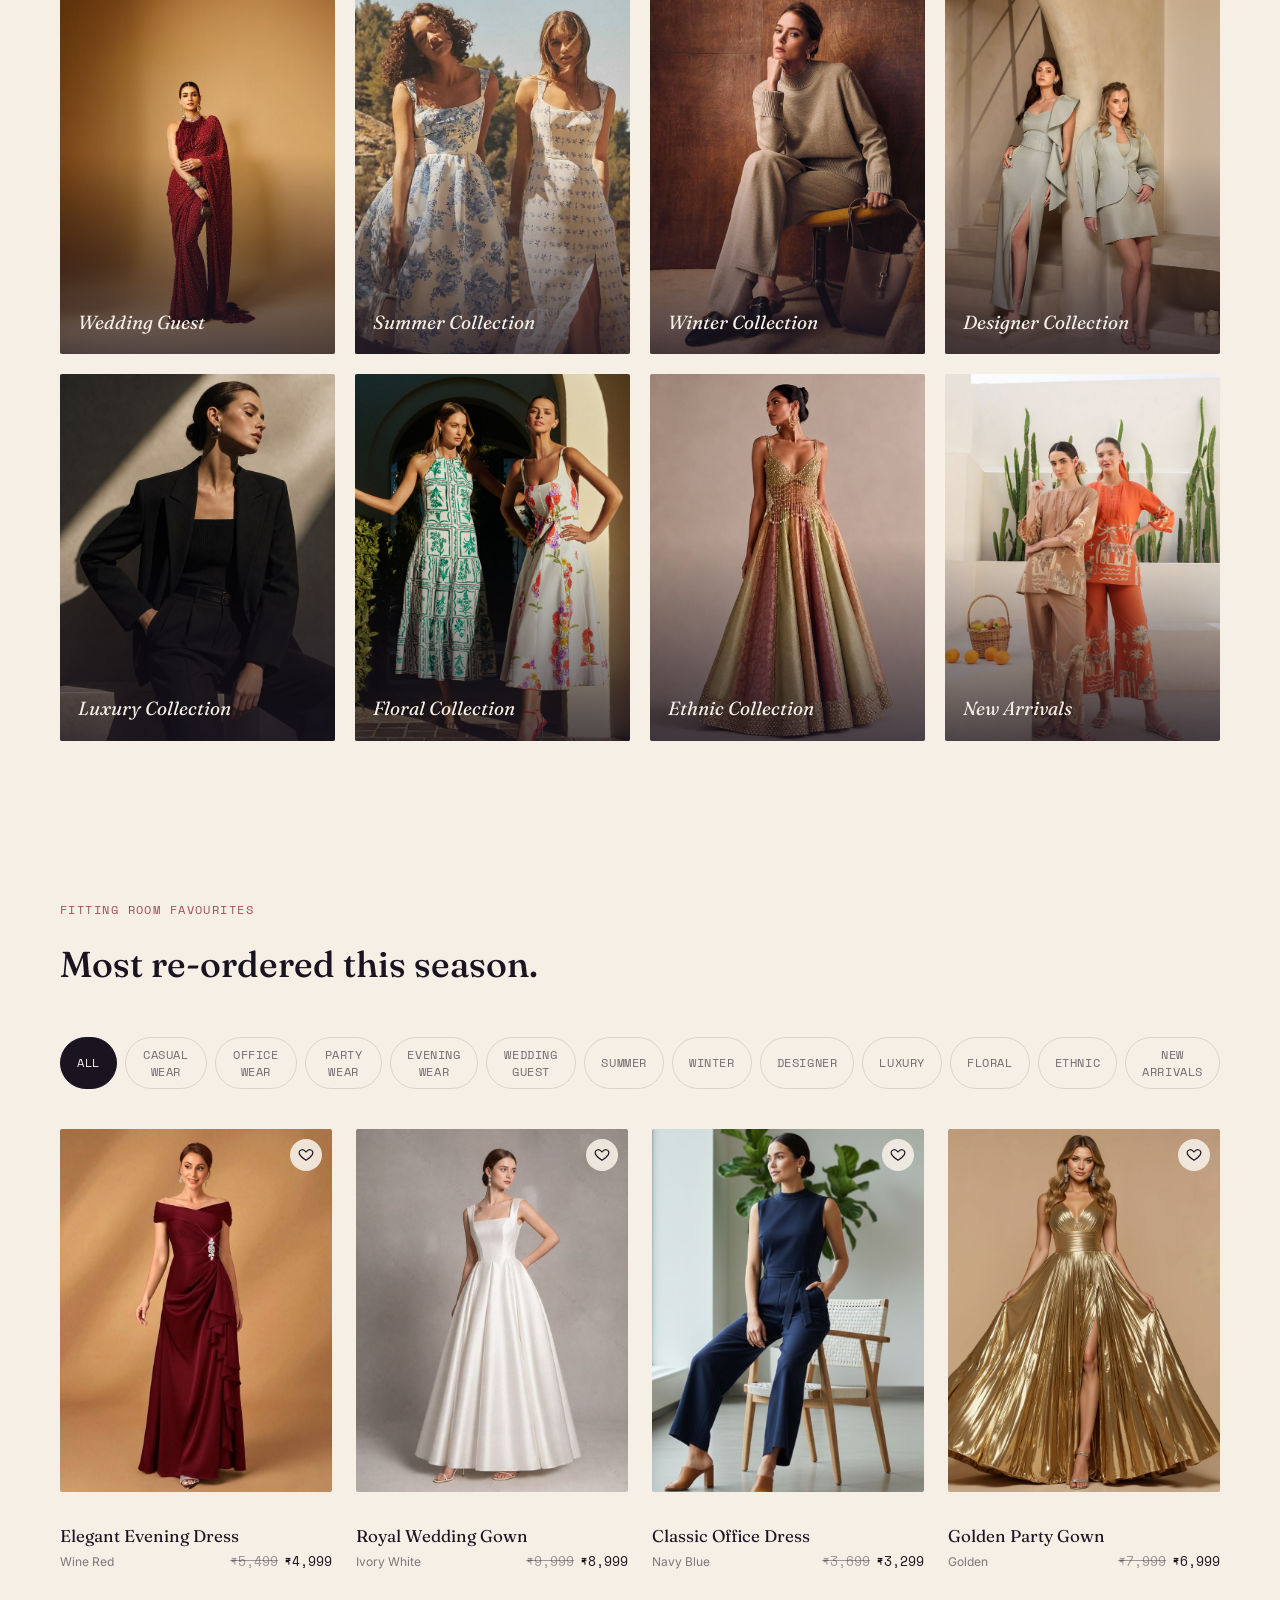
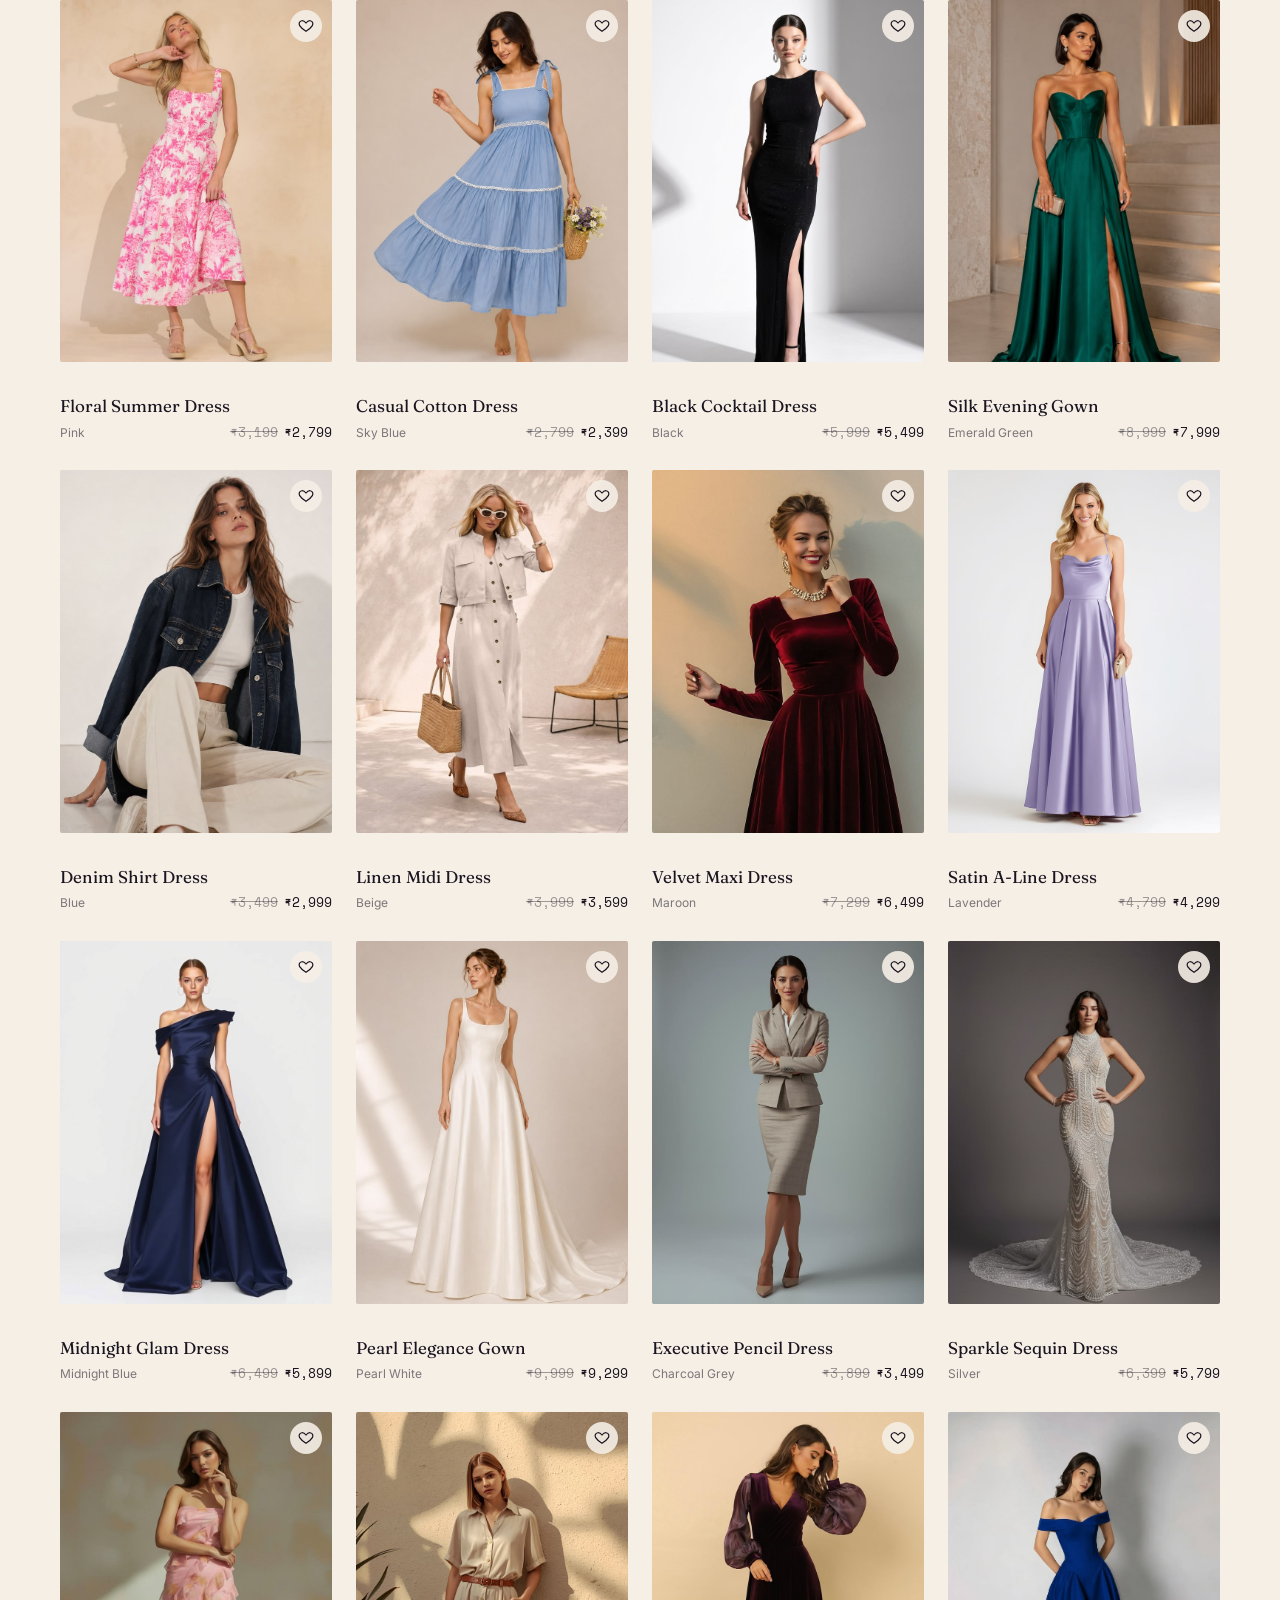
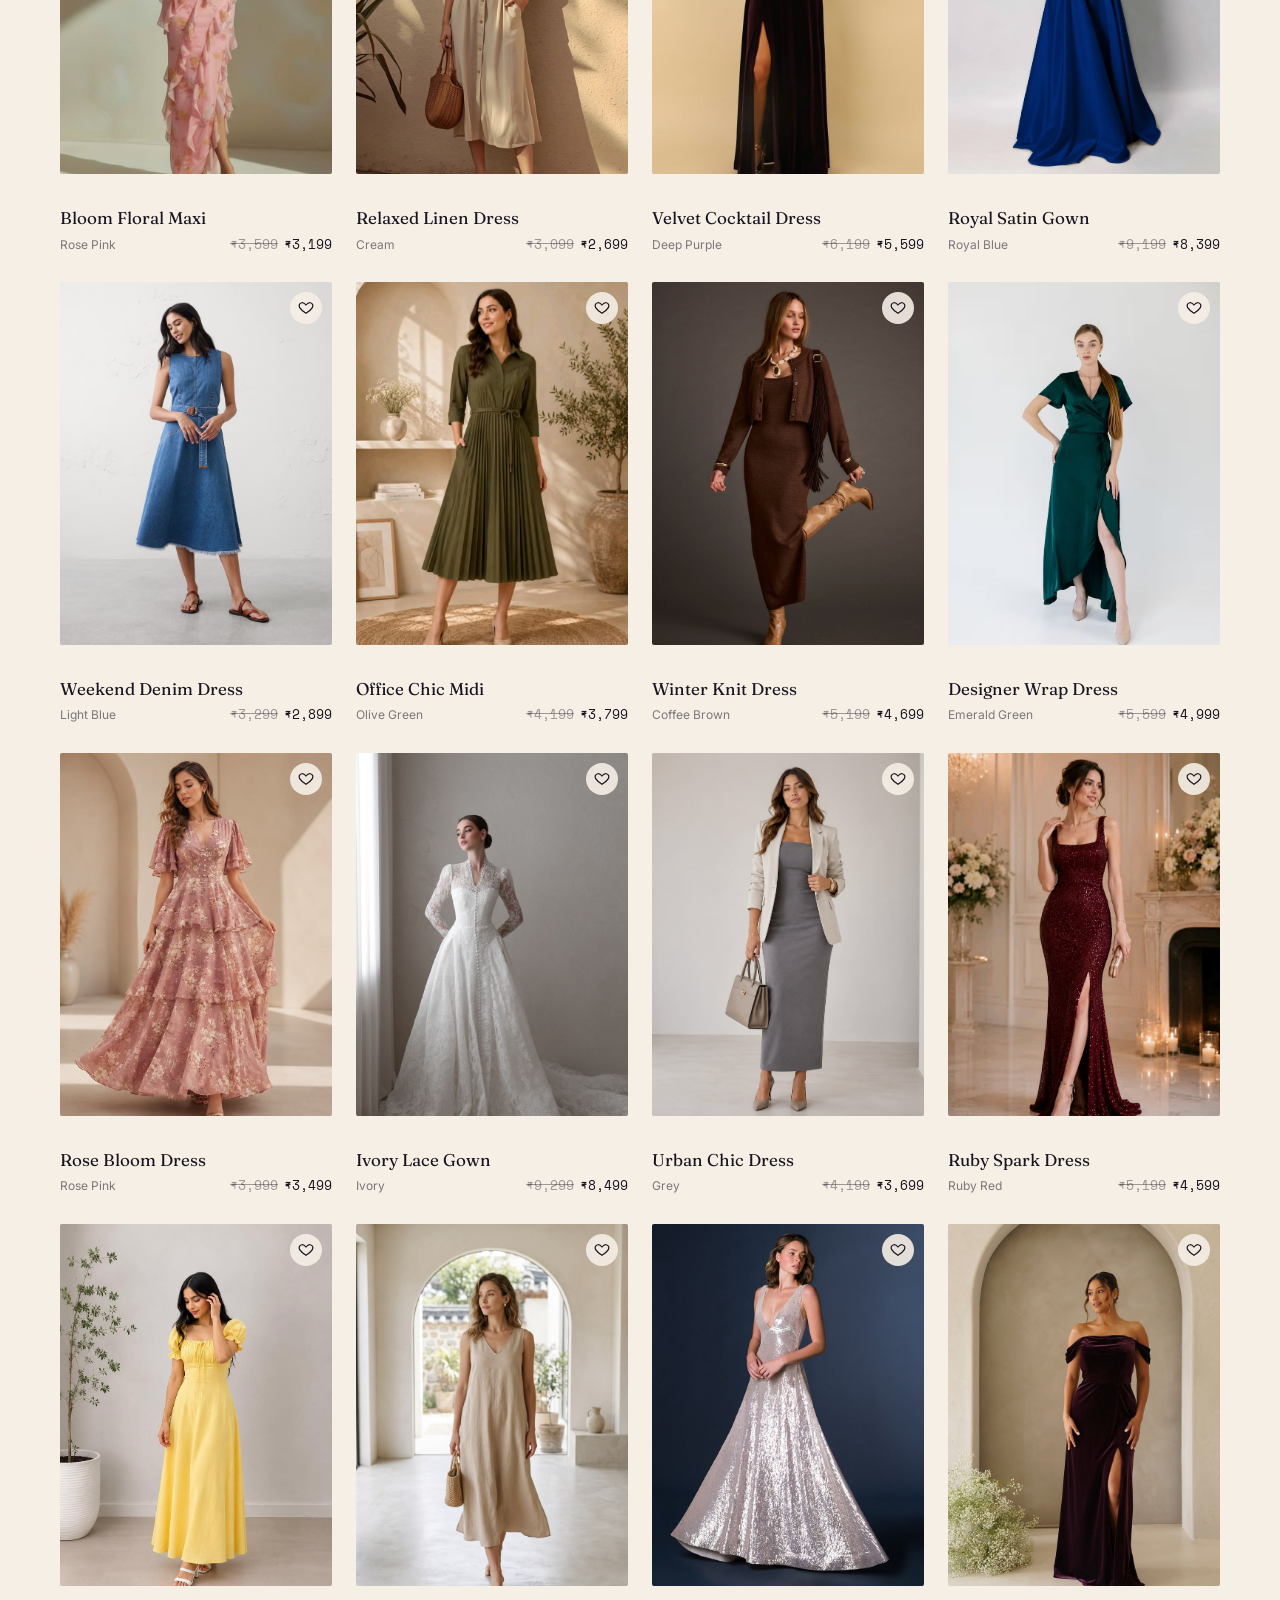
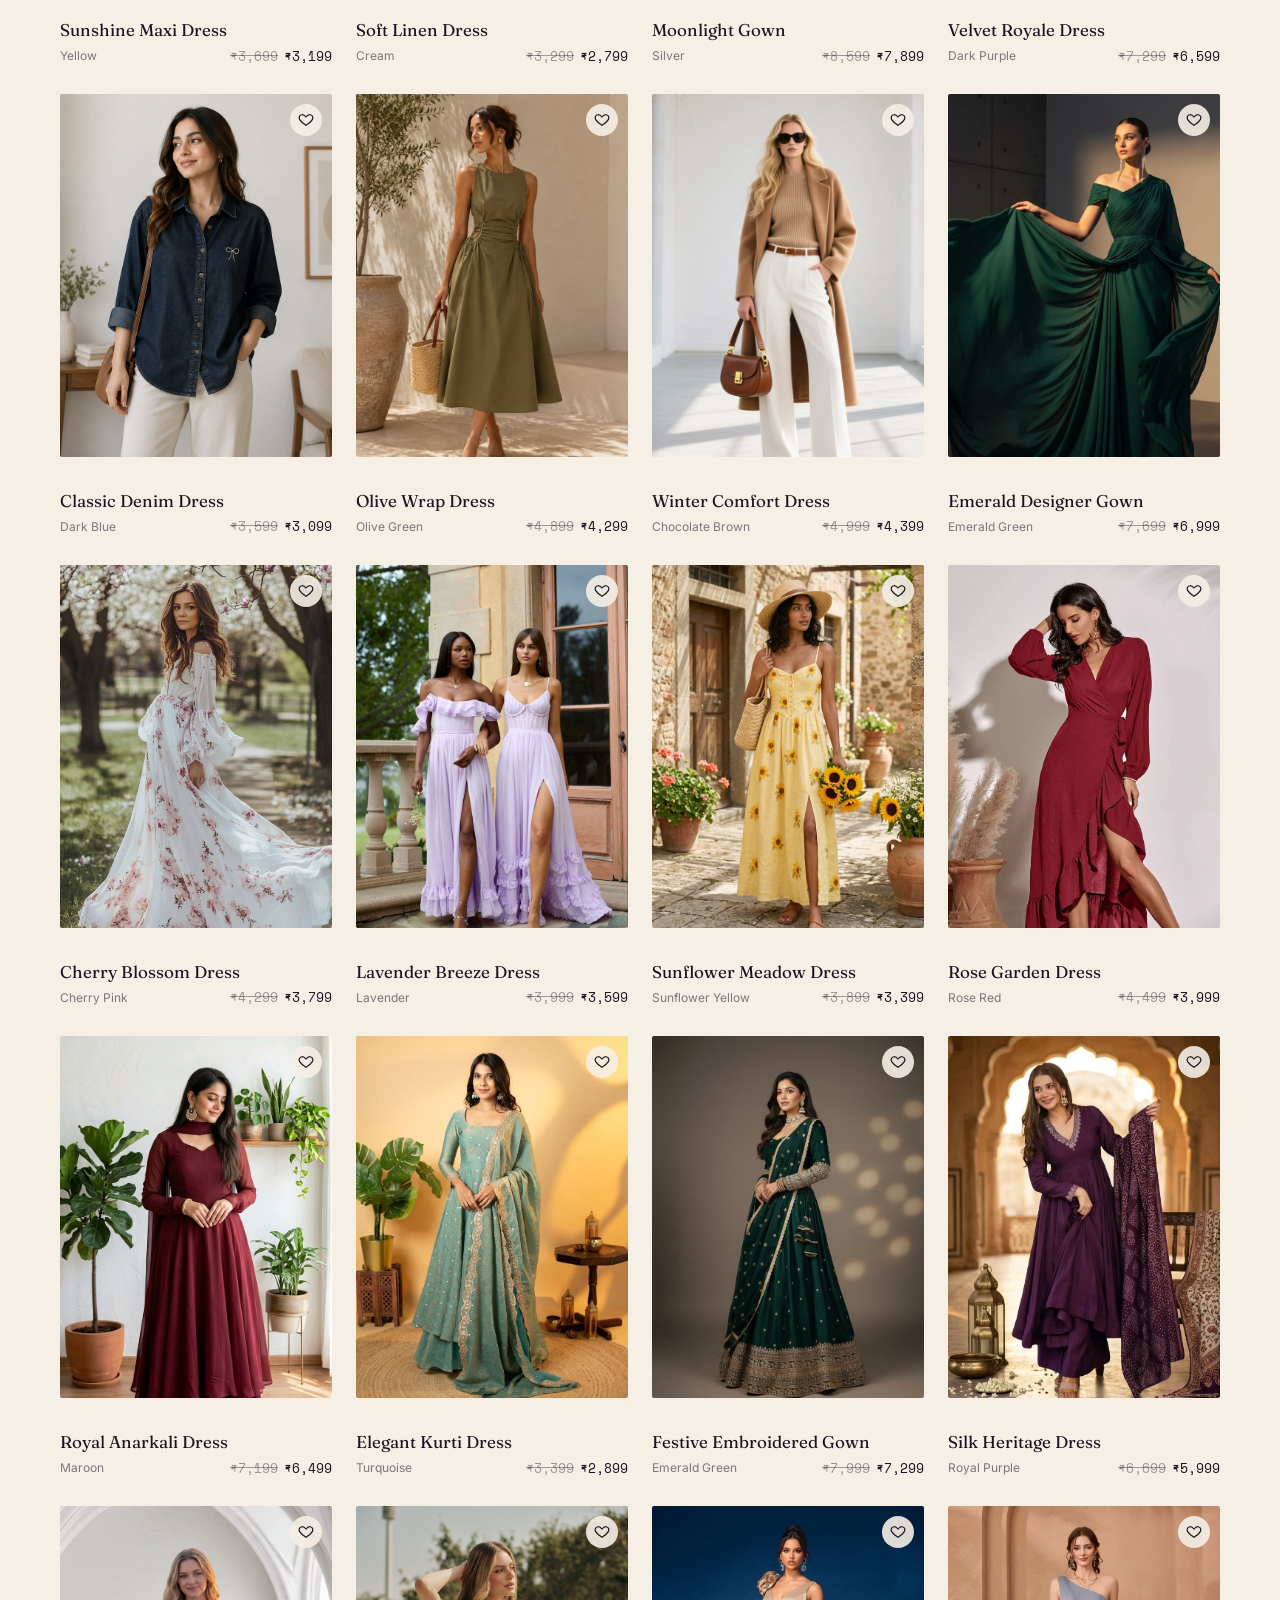
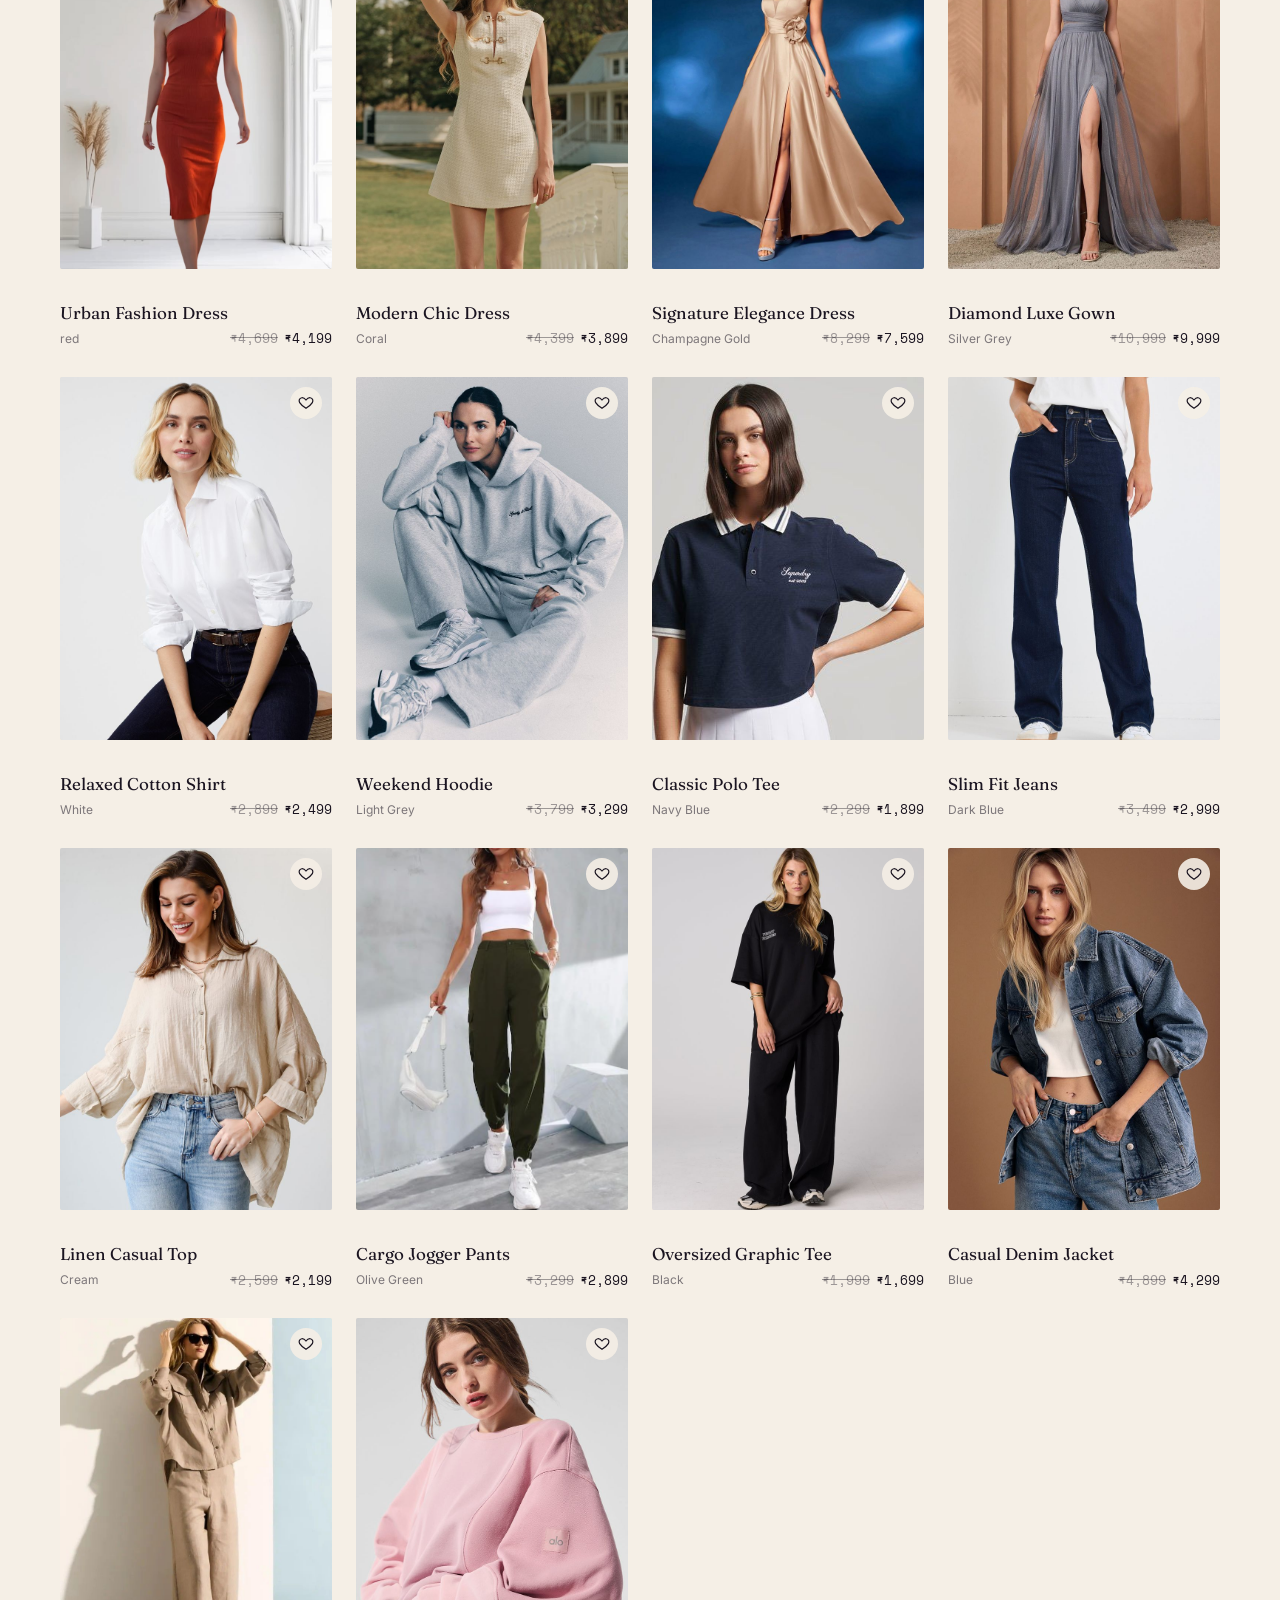
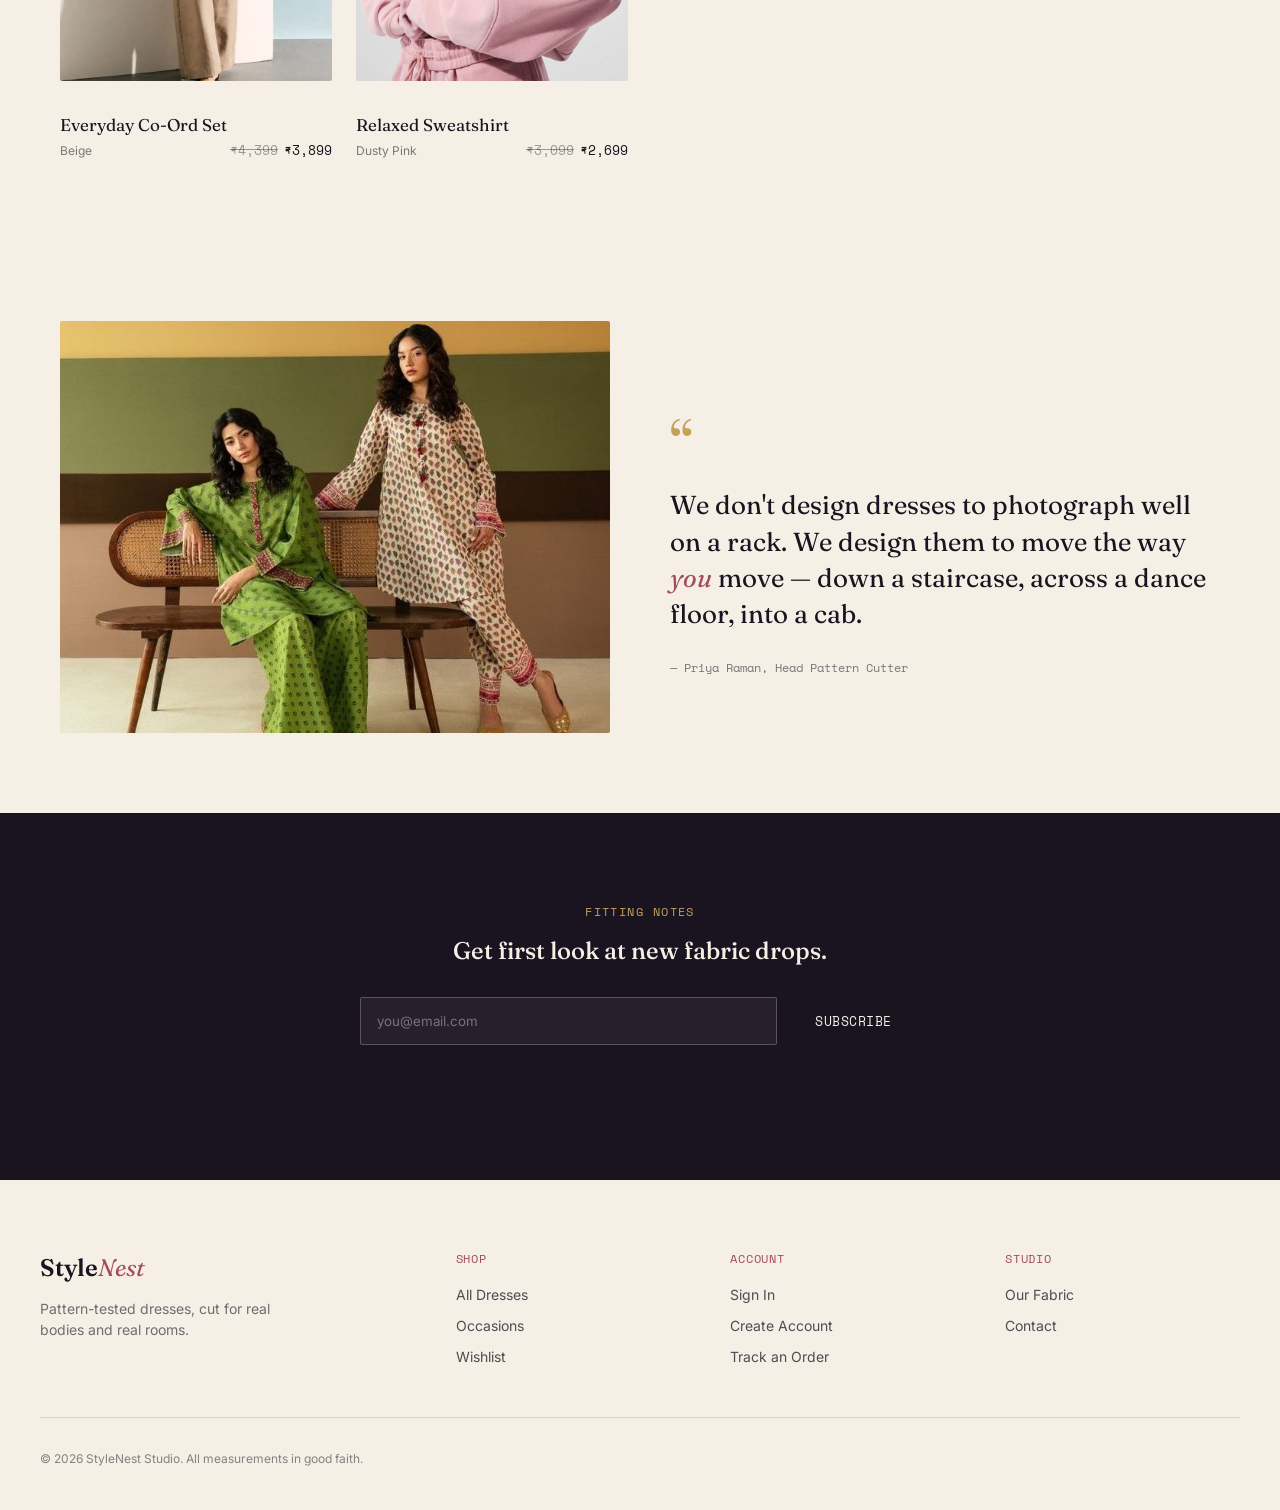
==== commit 2923997a: "Fix bugs and improve mobile responsiveness" ====
--- a/index.html
+++ b/index.html
@@ -1,237 +1,302 @@
-<!DOCTYPE html>
+<!doctype html>
 <html lang="en">
-
-<head>
-    <meta charset="UTF-8">
-    <meta name="viewport" content="width=device-width, initial-scale=1.0">
+  <head>
+    <meta charset="UTF-8" />
+    <meta name="viewport" content="width=device-width, initial-scale=1.0" />
     <title>StyleNest — Dresses Cut for the Way You Move</title>
-    <link rel="preconnect" href="https://fonts.googleapis.com">
+    <link rel="preconnect" href="https://fonts.googleapis.com" />
     <link
-        href="https://fonts.googleapis.com/css2?family=Fraunces:ital,opsz,wght@0,9..144,300;0,9..144,500;0,9..144,600;1,9..144,400;1,9..144,500&family=Inter:wght@400;500;600&family=Space+Mono:wght@400;700&display=swap"
-        rel="stylesheet">
-    <link rel="stylesheet" href="css/style.css">
-</head>
-
-<body>
-
+      href="https://fonts.googleapis.com/css2?family=Fraunces:ital,opsz,wght@0,9..144,300;0,9..144,500;0,9..144,600;1,9..144,400;1,9..144,500&family=Inter:wght@400;500;600&family=Space+Mono:wght@400;700&display=swap"
+      rel="stylesheet"
+    />
+    <link rel="stylesheet" href="css/style.css" />
+  </head>
+
+  <body>
     <!-- ===== Announcement bar ===== -->
     <div class="announce">
-        <p>Free alterations on every order, through Sunday · <span>Book a fitting →</span></p>
+      <p>
+        Free alterations on every order, through Sunday ·
+        <span>Book a fitting →</span>
+      </p>
     </div>
 
     <!-- ===== Header ===== -->
     <header class="site-header" id="siteHeader">
-        <button class="nav-toggle" id="navToggle" aria-label="Open menu" aria-expanded="false">
-            <span></span><span></span><span></span>
+      <button
+        class="nav-toggle"
+        id="navToggle"
+        aria-label="Open menu"
+        aria-expanded="false"
+      >
+        <span></span><span></span><span></span>
+      </button>
+
+      <a href="index.html" class="logo">Style<em>Nest</em></a>
+
+      <nav class="main-nav" id="mainNav">
+        <a href="shop.html">Shop</a>
+        <a href="categories.html">Occasions</a>
+        <a href="about.html">Our Story</a>
+        <a href="contact.html">Contact</a>
+        <a href="accessories.html">Accessories</a>
+      </nav>
+
+      <div class="header-icons">
+        <button class="icon-btn" id="searchBtn" aria-label="Search">
+          <svg viewBox="0 0 24 24">
+            <circle cx="11" cy="11" r="7" />
+            <line x1="21" y1="21" x2="16.5" y2="16.5" />
+          </svg>
         </button>
-
-        <a href="index.html" class="logo">Style<em>Nest</em></a>
-
-        <nav class="main-nav" id="mainNav">
-            <a href="shop.html">Shop</a>
-            <a href="categories.html">Occasions</a>
-            <a href="about.html">Our Story</a>
-            <a href="contact.html">Contact</a>
-            <a href="accessories.html">Accessories</a>
-        </nav>
-
-        <div class="header-icons">
-            <button class="icon-btn" id="searchBtn" aria-label="Search">
-                <svg viewBox="0 0 24 24">
-                    <circle cx="11" cy="11" r="7" />
-                    <line x1="21" y1="21" x2="16.5" y2="16.5" />
-                </svg>
-            </button>
-            <a href="wishlist.html" class="icon-btn" aria-label="Wishlist">
-                <svg viewBox="0 0 24 24">
-                    <path
-                        d="M12 20s-7-4.35-9.5-8.5C.7 8.1 2.1 4.5 5.7 4.1 8 3.85 10 5 12 7.5 14 5 16 3.85 18.3 4.1c3.6.4 5 4 3.2 7.4C19 15.65 12 20 12 20z" />
-                </svg>
-                <span class="badge" id="wishlistCount">0</span>
-            </a>
-            <a href="cart.html" class="icon-btn" aria-label="Cart">
-                <svg viewBox="0 0 24 24">
-                    <path d="M4 6h16l-1.5 10.5a2 2 0 0 1-2 1.5H7.5a2 2 0 0 1-2-1.5L4 6z" />
-                    <path d="M8 6V5a4 4 0 0 1 8 0v1" />
-                </svg>
-                <span class="badge" id="cartCount">0</span>
-            </a>
-        </div>
-
-        <div class="search-panel" id="searchPanel">
-            <input id="searchInput" type="text" placeholder="Search dresses..." aria-label="Search dresses">
-            <button id="searchClose" aria-label="Close search">✕</button>
-        </div>
+        <a href="wishlist.html" class="icon-btn" aria-label="Wishlist">
+          <svg viewBox="0 0 24 24">
+            <path
+              d="M12 20s-7-4.35-9.5-8.5C.7 8.1 2.1 4.5 5.7 4.1 8 3.85 10 5 12 7.5 14 5 16 3.85 18.3 4.1c3.6.4 5 4 3.2 7.4C19 15.65 12 20 12 20z"
+            />
+          </svg>
+          <span class="badge" id="wishlistCount">0</span>
+        </a>
+        <a href="cart.html" class="icon-btn" aria-label="Cart">
+          <svg viewBox="0 0 24 24">
+            <path
+              d="M4 6h16l-1.5 10.5a2 2 0 0 1-2 1.5H7.5a2 2 0 0 1-2-1.5L4 6z"
+            />
+            <path d="M8 6V5a4 4 0 0 1 8 0v1" />
+          </svg>
+          <span class="badge" id="cartCount">0</span>
+        </a>
+      </div>
+
+      <div class="search-panel" id="searchPanel">
+        <input
+          id="searchInput"
+          type="text"
+          placeholder="Search dresses..."
+          aria-label="Search dresses"
+        />
+        <button id="searchClose" aria-label="Close search">✕</button>
+      </div>
     </header>
 
     <!-- ===== Hero ===== -->
     <section class="hero">
-        <div class="hero-copy">
-            <p class="eyebrow">Autumn / Winter — Fitting Notes No. 04</p>
-            <h1>Dresses that <em>hang</em><br>the way they're <em>drawn</em>.</h1>
-            <p class="hero-sub">Every StyleNest silhouette is pattern-tested on nine body types before it reaches you —
-                so the drape you see on the hanger is the drape you get on you.</p>
-            <div class="hero-actions">
-                <a href="shop.html" class="btn btn-primary">Shop the Edit</a>
-                <a href="categories.html" class="btn btn-ghost">Find Your Occasion</a>
-            </div>
-            <ul class="hero-facts">
-                <li><strong>Bias-cut</strong><span>drapes with the body</span></li>
-                <li><strong>32 fabrics</strong><span>certified low-impact</span></li>
-                <li><strong>Free resizing</strong><span>within 60 days</span></li>
-            </ul>
-        </div>
-
-        <div class="hero-visual">
-            <div class="hero-frame">
-                <img src="images/hero-frame.jpg" alt="Model wearing a flowing terracotta midi dress" loading="eager">
-
-            </div>
-        </div>
+      <div class="hero-copy">
+        <p class="eyebrow">Autumn / Winter — Fitting Notes No. 04</p>
+        <h1>Dresses that <em>hang</em><br />the way they're <em>drawn</em>.</h1>
+        <p class="hero-sub">
+          Every StyleNest silhouette is pattern-tested on nine body types before
+          it reaches you — so the drape you see on the hanger is the drape you
+          get on you.
+        </p>
+        <div class="hero-actions">
+          <a href="shop.html" class="btn btn-primary">Shop the Edit</a>
+          <a href="categories.html" class="btn btn-ghost">Find Your Occasion</a>
+        </div>
+        <ul class="hero-facts">
+          <li><strong>Bias-cut</strong><span>drapes with the body</span></li>
+          <li><strong>32 fabrics</strong><span>certified low-impact</span></li>
+          <li><strong>Free resizing</strong><span>within 60 days</span></li>
+        </ul>
+      </div>
+
+      <div class="hero-visual">
+        <div class="hero-frame">
+          <img
+            src="images/hero-frame.jpg"
+            alt="Model wearing a flowing terracotta midi dress"
+            loading="eager"
+          />
+        </div>
+      </div>
     </section>
 
     <!-- ===== Occasion strip ===== -->
     <section class="occasions" aria-label="Shop by occasion">
-        <div class="section-head">
-            <p class="eyebrow">Shop by Occasion</p>
-            <h2>Every room has a dress code.</h2>
-        </div>
-
-        <div class="occasion-rail">
-            <a class="occasion-card" href="categories.html#Casual Wear">
-                <img src="images/Casual Wear.jpg" alt="">
-                <span>Casual Wear</span>
-            </a>
-            <a class="occasion-card" href="categories.html#Office Wear">
-                <img src="images/Wear.jpg" alt="Tailored dress for the office">
-                <span>Office Wear</span>
-            </a>
-            <a class="occasion-card" href="categories.html#Party Wear">
-                <img src="images/Party Wear.jpg" alt="Floor length gown for a gala">
-                <span>Party Wear</span>
-            </a>
-            <a class="occasion-card" href="categories.html#Evening Wear">
-                <img src="images/Evening Wear.jpg" alt="Casual linen dress for daily wear">
-                <span>Evening Wear</span>
-            </a>
-            <a class="occasion-card" href="categories.html#Wedding Guest">
-                <img src="images/Guest.jpg" alt="Guest wearing a pastel wedding-guest dress">
-                <span>Wedding Guest</span>
-            </a>
-            <a class="occasion-card" href="categories.html#Summer Collection">
-                <img src="images/Summer Collection.jpg" alt="Guest wearing a pastel wedding-guest dress">
-                <span>Summer Collection</span>
-            </a> <a class="occasion-card" href="categories.html#Winter Collection">
-                <img src="images/Winter Collection.jpg" alt="Guest wearing a pastel wedding-guest dress">
-                <span>Winter Collection</span>
-            </a> <a class="occasion-card" href="categories.html#Designer Collection">
-                <img src="images/Designer Collection.jpg" alt="Guest wearing a pastel wedding-guest dress">
-                <span>Designer Collection</span>
-            </a> <a class="occasion-card" href="categories.html#Luxury Collection">
-                <img src="images/Luxury Collection.jpg" alt="Guest wearing a pastel wedding-guest dress">
-                <span>Luxury Collection</span>
-            </a> <a class="occasion-card" href="categories.html#Floral Collection">
-                <img src="images/Floral Collection.jpg" alt="Guest wearing a pastel wedding-guest dress">
-                <span>Floral Collection</span>
-            </a> <a class="occasion-card" href="categories.html#Ethnic Collection">
-                <img src="images/Ethnic Collection.jpg" alt="Guest wearing a pastel wedding-guest dress">
-                <span>Ethnic Collection</span>
-            </a> <a class="occasion-card" href="categories.html#New Arrivals">
-                <img src="images/New Arrivals.jpg" alt="Guest wearing a pastel wedding-guest dress">
-                <span>New Arrivals</span>
-            </a>
-        </div>
+      <div class="section-head">
+        <p class="eyebrow">Shop by Occasion</p>
+        <h2>Every room has a dress code.</h2>
+      </div>
+
+      <div class="occasion-rail">
+        <a class="occasion-card" href="categories.html#Casual Wear">
+          <img src="images/Casual Wear.jpg" alt="" />
+          <span>Casual Wear</span>
+        </a>
+        <a class="occasion-card" href="categories.html#Office Wear">
+          <img src="images/Wear.jpg" alt="Tailored dress for the office" />
+          <span>Office Wear</span>
+        </a>
+        <a class="occasion-card" href="categories.html#Party Wear">
+          <img src="images/Party Wear.jpg" alt="Floor length gown for a gala" />
+          <span>Party Wear</span>
+        </a>
+        <a class="occasion-card" href="categories.html#Evening Wear">
+          <img
+            src="images/Evening Wear.jpg"
+            alt="Casual linen dress for daily wear"
+          />
+          <span>Evening Wear</span>
+        </a>
+        <a class="occasion-card" href="categories.html#Wedding Guest">
+          <img
+            src="images/Guest.jpg"
+            alt="Guest wearing a pastel wedding-guest dress"
+          />
+          <span>Wedding Guest</span>
+        </a>
+        <a class="occasion-card" href="categories.html#Summer Collection">
+          <img
+            src="images/Summer Collection.jpg"
+            alt="Guest wearing a pastel wedding-guest dress"
+          />
+          <span>Summer Collection</span>
+        </a>
+        <a class="occasion-card" href="categories.html#Winter Collection">
+          <img
+            src="images/Winter Collection.jpg"
+            alt="Guest wearing a pastel wedding-guest dress"
+          />
+          <span>Winter Collection</span>
+        </a>
+        <a class="occasion-card" href="categories.html#Designer Collection">
+          <img
+            src="images/Designer Collection.jpg"
+            alt="Guest wearing a pastel wedding-guest dress"
+          />
+          <span>Designer Collection</span>
+        </a>
+        <a class="occasion-card" href="categories.html#Luxury Collection">
+          <img
+            src="images/Luxury Collection.jpg"
+            alt="Guest wearing a pastel wedding-guest dress"
+          />
+          <span>Luxury Collection</span>
+        </a>
+        <a class="occasion-card" href="categories.html#Floral Collection">
+          <img
+            src="images/Floral Collection.jpg"
+            alt="Guest wearing a pastel wedding-guest dress"
+          />
+          <span>Floral Collection</span>
+        </a>
+        <a class="occasion-card" href="categories.html#Ethnic Collection">
+          <img
+            src="images/Ethnic Collection.jpg"
+            alt="Guest wearing a pastel wedding-guest dress"
+          />
+          <span>Ethnic Collection</span>
+        </a>
+        <a class="occasion-card" href="categories.html#New Arrivals">
+          <img
+            src="images/New Arrivals.jpg"
+            alt="Guest wearing a pastel wedding-guest dress"
+          />
+          <span>New Arrivals</span>
+        </a>
+      </div>
     </section>
 
     <!-- ===== Trending products ===== -->
     <section class="trending" id="trending">
-        <div class="section-head">
-            <p class="eyebrow">Fitting Room Favourites</p>
-            <h2>Most re-ordered this season.</h2>
-            <div class="tabs" id="filterTabs">
-                <div class="tabs" id="filterTabs">
-                    <button class="tab active" data-filter="all">All</button>
-                    <button class="tab" data-filter="Casual Wear">Casual Wear</button>
-                    <button class="tab" data-filter="Office Wear">Office Wear</button>
-                    <button class="tab" data-filter="Party Wear">Party Wear</button>
-                    <button class="tab" data-filter="Evening Wear">Evening Wear</button>
-                    <button class="tab" data-filter="Wedding Guest">Wedding Guest</button>
-                    <button class="tab" data-filter="Summer Collection">Summer</button>
-                    <button class="tab" data-filter="Winter Collection">Winter</button>
-                    <button class="tab" data-filter="Designer Collection">Designer</button>
-                    <button class="tab" data-filter="Luxury Collection">Luxury</button>
-                    <button class="tab" data-filter="Floral Collection">Floral</button>
-                    <button class="tab" data-filter="Ethnic Collection">Ethnic</button>
-                    <button class="tab" data-filter="New Arrivals">New Arrivals</button>
-                </div>
-            </div>
-        </div>
-        <div class="product-grid" id="productGrid">
-            <!-- Cards injected by script.js -->
-        </div>
-    </section>
-
-
+      <div class="section-head">
+        <p class="eyebrow">Fitting Room Favourites</p>
+        <h2>Most re-ordered this season.</h2>
+        <div class="tabs" id="filterTabs">
+          <div class="tabs" id="filterTabs">
+            <button class="tab active" data-filter="all">All</button>
+            <button class="tab" data-filter="Casual Wear">Casual Wear</button>
+            <button class="tab" data-filter="Office Wear">Office Wear</button>
+            <button class="tab" data-filter="Party Wear">Party Wear</button>
+            <button class="tab" data-filter="Evening Wear">Evening Wear</button>
+            <button class="tab" data-filter="Wedding Guest">
+              Wedding Guest
+            </button>
+            <button class="tab" data-filter="Summer Collection">Summer</button>
+            <button class="tab" data-filter="Winter Collection">Winter</button>
+            <button class="tab" data-filter="Designer Collection">
+              Designer
+            </button>
+            <button class="tab" data-filter="Luxury Collection">Luxury</button>
+            <button class="tab" data-filter="Floral Collection">Floral</button>
+            <button class="tab" data-filter="Ethnic Collection">Ethnic</button>
+            <button class="tab" data-filter="New Arrivals">New Arrivals</button>
+          </div>
+        </div>
+      </div>
+      <div class="product-grid" id="productGrid">
+        <!-- Cards injected by script.js -->
+      </div>
+    </section>
 
     <!-- ===== Editorial quote ===== -->
     <section class="editorial">
-        <img src="images/editorial.jpg" alt="Close up of dress fabric and stitching detail">
-        <div class="editorial-copy">
-            <p class="quote-mark">“</p>
-            <p class="quote">We don't design dresses to photograph well on a rack. We design them to move the way
-                <em>you</em> move — down a staircase, across a dance floor, into a cab.
-            </p>
-            <p class="quote-attr">— Priya Raman, Head Pattern Cutter</p>
-        </div>
+      <img
+        src="images/editorial.jpg"
+        alt="Close up of dress fabric and stitching detail"
+      />
+      <div class="editorial-copy">
+        <p class="quote-mark">“</p>
+        <p class="quote">
+          We don't design dresses to photograph well on a rack. We design them
+          to move the way <em>you</em> move — down a staircase, across a dance
+          floor, into a cab.
+        </p>
+        <p class="quote-attr">— Priya Raman, Head Pattern Cutter</p>
+      </div>
     </section>
 
     <!-- ===== Newsletter ===== -->
     <section class="newsletter">
-        <div class="newsletter-inner">
-            <p class="eyebrow eyebrow-light">Fitting Notes</p>
-            <h2>Get first look at new fabric drops.</h2>
-            <form id="newsletterForm" novalidate>
-                <input type="email" id="newsletterEmail" placeholder="you@email.com" required
-                    aria-label="Email address">
-                <button type="submit" class="btn btn-primary">Subscribe</button>
-            </form>
-            <p class="newsletter-msg" id="newsletterMsg" role="status"></p>
-        </div>
+      <div class="newsletter-inner">
+        <p class="eyebrow eyebrow-light">Fitting Notes</p>
+        <h2>Get first look at new fabric drops.</h2>
+        <form id="newsletterForm" novalidate>
+          <input
+            type="email"
+            id="newsletterEmail"
+            placeholder="you@email.com"
+            required
+            aria-label="Email address"
+          />
+          <button type="submit" class="btn btn-primary">Subscribe</button>
+        </form>
+        <p class="newsletter-msg" id="newsletterMsg" role="status"></p>
+      </div>
     </section>
 
     <!-- ===== Footer ===== -->
     <footer class="site-footer">
-        <div class="footer-grid">
-            <div class="footer-brand">
-                <a href="index.html" class="logo">Style<em>Nest</em></a>
-                <p>Pattern-tested dresses, cut for real bodies and real rooms.</p>
-            </div>
-            <div class="footer-col">
-                <h3>Shop</h3>
-                <a href="shop.html">All Dresses</a>
-                <a href="categories.html">Occasions</a>
-                <a href="wishlist.html">Wishlist</a>
-            </div>
-            <div class="footer-col">
-                <h3>Account</h3>
-                <a href="login.html">Sign In</a>
-                <a href="signup.html">Create Account</a>
-                <a href="orders.html">Track an Order</a>
-            </div>
-            <div class="footer-col">
-                <h3>Studio</h3>
-                <a href="about.html">Our Fabric</a>
-                <a href="contact.html">Contact</a>
-            </div>
-        </div>
-        <div class="footer-bottom">
-            <p>© 2026 StyleNest Studio. All measurements in good faith.</p>
-        </div>
+      <div class="footer-grid">
+        <div class="footer-brand">
+          <a href="index.html" class="logo">Style<em>Nest</em></a>
+          <p>Pattern-tested dresses, cut for real bodies and real rooms.</p>
+        </div>
+        <div class="footer-col">
+          <h3>Shop</h3>
+          <a href="shop.html">All Dresses</a>
+          <a href="categories.html">Occasions</a>
+          <a href="wishlist.html">Wishlist</a>
+        </div>
+        <div class="footer-col">
+          <h3>Account</h3>
+          <a href="login.html">Sign In</a>
+          <a href="signup.html">Create Account</a>
+          <a href="order.html">Track an Order</a>
+        </div>
+        <div class="footer-col">
+          <h3>Studio</h3>
+          <a href="about.html">Our Fabric</a>
+          <a href="contact.html">Contact</a>
+        </div>
+      </div>
+      <div class="footer-bottom">
+        <p>© 2026 StyleNest Studio. All measurements in good faith.</p>
+      </div>
     </footer>
 
     <div class="toast" id="toast"></div>
 
     <script src="js/script.js"></script>
-</body>
-
-</html>+  </body>
+</html>
--- a/css/style.css
+++ b/css/style.css
@@ -8,982 +8,884 @@
    ========================================================= */
 
 :root {
-    --ink: #1A1420;
-    --ivory: #F5EFE6;
-    --ivory-dim: #ECE3D5;
-    --rosewood: #A24E5B;
-    --rosewood-dark: #7E3A45;
-    --gold: #C6A15B;
-    --sage: #7C8A6E;
-    --line: rgba(26, 20, 32, 0.12);
-
-    --font-display: 'Fraunces', serif;
-    --font-body: 'Inter', sans-serif;
-    --font-mono: 'Space Mono', monospace;
-
-    --container: 1240px;
-    --radius: 2px;
+  --ink: #1a1420;
+  --ivory: #f5efe6;
+  --ivory-dim: #ece3d5;
+  --rosewood: #a24e5b;
+  --rosewood-dark: #7e3a45;
+  --gold: #c6a15b;
+  --sage: #7c8a6e;
+  --line: rgba(26, 20, 32, 0.12);
+
+  --font-display: "Fraunces", serif;
+  --font-body: "Inter", sans-serif;
+  --font-mono: "Space Mono", monospace;
+
+  --container: 1240px;
+  --radius: 2px;
 }
 
 * {
-    box-sizing: border-box;
+  box-sizing: border-box;
 }
 
 html {
-    scroll-behavior: smooth;
+  scroll-behavior: smooth;
 }
 
 body {
-    margin: 0;
-    background: var(--ivory);
-    color: var(--ink);
-    font-family: var(--font-body);
-    font-size: 16px;
-    line-height: 1.5;
-    -webkit-font-smoothing: antialiased;
+  margin: 0;
+  background: var(--ivory);
+  color: var(--ink);
+  font-family: var(--font-body);
+  font-size: 16px;
+  line-height: 1.5;
+  -webkit-font-smoothing: antialiased;
 }
 
 img {
-    max-width: 100%;
-    height: auto;
-    display: block;
+  max-width: 100%;
+  height: auto;
+  display: block;
 }
 
 a {
-    color: inherit;
-    text-decoration: none;
+  color: inherit;
+  text-decoration: none;
 }
 
 button {
-    font-family: inherit;
-    cursor: pointer;
-    border: none;
-    background: none;
+  font-family: inherit;
+  cursor: pointer;
+  border: none;
+  background: none;
 }
 
 ul {
-    list-style: none;
-    margin: 0;
-    padding: 0;
+  list-style: none;
+  margin: 0;
+  padding: 0;
 }
 
 :focus-visible {
-    outline: 2px solid var(--rosewood);
-    outline-offset: 3px;
+  outline: 2px solid var(--rosewood);
+  outline-offset: 3px;
 }
 
 .eyebrow {
-    font-family: var(--font-mono);
-    font-size: 12px;
-    letter-spacing: 0.12em;
-    text-transform: uppercase;
-    color: var(--rosewood);
-    margin: 0 0 12px;
+  font-family: var(--font-mono);
+  font-size: 12px;
+  letter-spacing: 0.12em;
+  text-transform: uppercase;
+  color: var(--rosewood);
+  margin: 0 0 12px;
 }
 
 .eyebrow-light {
-    color: var(--gold);
+  color: var(--gold);
 }
 
 h1,
 h2,
 h3 {
-    font-family: var(--font-display);
-    font-weight: 500;
-    margin: 0;
-    color: var(--ink);
+  font-family: var(--font-display);
+  font-weight: 500;
+  margin: 0;
+  color: var(--ink);
 }
 
 h1 em,
 h2 em,
 .hero-copy em,
 .quote em {
-    font-style: italic;
-    font-weight: 400;
-    color: var(--rosewood);
+  font-style: italic;
+  font-weight: 400;
+  color: var(--rosewood);
 }
 
 .btn {
-    display: inline-flex;
-    align-items: center;
-    gap: 8px;
-    padding: 14px 28px;
-    font-family: var(--font-mono);
-    font-size: 13px;
-    letter-spacing: 0.04em;
-    text-transform: uppercase;
-    border-radius: var(--radius);
-    transition: transform 0.2s ease, background 0.2s ease, color 0.2s ease;
+  display: inline-flex;
+  align-items: center;
+  gap: 8px;
+  padding: 14px 28px;
+  font-family: var(--font-mono);
+  font-size: 13px;
+  letter-spacing: 0.04em;
+  text-transform: uppercase;
+  border-radius: var(--radius);
+  transition:
+    transform 0.2s ease,
+    background 0.2s ease,
+    color 0.2s ease;
 }
 
 .btn-primary {
-    background: var(--ink);
-    color: var(--ivory);
+  background: var(--ink);
+  color: var(--ivory);
 }
 
 .btn-primary:hover {
-    background: var(--rosewood-dark);
-    transform: translateY(-2px);
+  background: var(--rosewood-dark);
+  transform: translateY(-2px);
 }
 
 .btn-ghost {
-    border: 1px solid var(--ink);
-    color: var(--ink);
+  border: 1px solid var(--ink);
+  color: var(--ink);
 }
 
 .btn-ghost:hover {
-    background: var(--ink);
-    color: var(--ivory);
+  background: var(--ink);
+  color: var(--ivory);
 }
 
 /* ===== Announcement bar ===== */
 .announce {
-    background: var(--ink);
-    color: var(--ivory-dim);
-    text-align: center;
-    padding: 8px 16px;
-    font-family: var(--font-mono);
-    font-size: 12px;
-    letter-spacing: 0.03em;
+  background: var(--ink);
+  color: var(--ivory-dim);
+  text-align: center;
+  padding: 8px 16px;
+  font-family: var(--font-mono);
+  font-size: 12px;
+  letter-spacing: 0.03em;
 }
 
 .announce span {
-    color: var(--gold);
+  color: var(--gold);
 }
 
 /* ===== Header ===== */
 .site-header {
-    position: sticky;
-    top: 0;
-    z-index: 50;
-    display: flex;
-    align-items: center;
-    gap: 24px;
-    padding: 18px 40px;
-    background: rgba(245, 239, 230, 0.92);
-    backdrop-filter: blur(8px);
-    border-bottom: 1px solid var(--line);
+  position: sticky;
+  top: 0;
+  z-index: 50;
+  display: flex;
+  align-items: center;
+  gap: 24px;
+  padding: 18px 40px;
+  background: rgba(245, 239, 230, 0.92);
+  backdrop-filter: blur(8px);
+  border-bottom: 1px solid var(--line);
 }
 
 .logo {
-    font-family: var(--font-display);
-    font-size: 24px;
-    font-weight: 600;
-    letter-spacing: -0.01em;
+  font-family: var(--font-display);
+  font-size: 24px;
+  font-weight: 600;
+  letter-spacing: -0.01em;
 }
 
 .logo em {
-    color: var(--rosewood);
-    font-style: italic;
-    font-weight: 400;
+  color: var(--rosewood);
+  font-style: italic;
+  font-weight: 400;
 }
 
 .main-nav {
-    display: flex;
-    gap: 28px;
-    margin: 0 auto 0 40px;
-    font-size: 14px;
-    font-weight: 500;
+  display: flex;
+  gap: 28px;
+  margin: 0 auto 0 40px;
+  font-size: 14px;
+  font-weight: 500;
 }
 
 .main-nav a {
-    position: relative;
-    padding: 4px 0;
+  position: relative;
+  padding: 4px 0;
 }
 
 .main-nav a::after {
-    content: "";
-    position: absolute;
-    left: 0;
-    bottom: 0;
-    width: 0;
-    height: 1px;
-    background: var(--rosewood);
-    transition: width 0.25s ease;
+  content: "";
+  position: absolute;
+  left: 0;
+  bottom: 0;
+  width: 0;
+  height: 1px;
+  background: var(--rosewood);
+  transition: width 0.25s ease;
 }
 
 .main-nav a:hover::after {
-    width: 100%;
+  width: 100%;
 }
 
 .header-icons {
-    display: flex;
-    align-items: center;
-    gap: 18px;
+  display: flex;
+  align-items: center;
+  gap: 18px;
 }
 
 .icon-btn {
-    position: relative;
-    width: 22px;
-    height: 22px;
-    display: inline-flex;
+  position: relative;
+  width: 22px;
+  height: 22px;
+  display: inline-flex;
 }
 
 .icon-btn svg {
-    width: 100%;
-    height: 100%;
-    fill: none;
-    stroke: var(--ink);
-    stroke-width: 1.6;
-    stroke-linecap: round;
-    stroke-linejoin: round;
-    transition: stroke 0.2s ease;
+  width: 100%;
+  height: 100%;
+  fill: none;
+  stroke: var(--ink);
+  stroke-width: 1.6;
+  stroke-linecap: round;
+  stroke-linejoin: round;
+  transition: stroke 0.2s ease;
 }
 
 .icon-btn:hover svg {
-    stroke: var(--rosewood);
+  stroke: var(--rosewood);
 }
 
 .badge {
-    position: absolute;
-    top: -8px;
-    right: -10px;
-    background: var(--rosewood);
-    color: var(--ivory);
-    font-family: var(--font-mono);
-    font-size: 10px;
-    min-width: 16px;
-    height: 16px;
-    border-radius: 50%;
-    display: flex;
-    align-items: center;
-    justify-content: center;
-    padding: 0 3px;
+  position: absolute;
+  top: -8px;
+  right: -10px;
+  background: var(--rosewood);
+  color: var(--ivory);
+  font-family: var(--font-mono);
+  font-size: 10px;
+  min-width: 16px;
+  height: 16px;
+  border-radius: 50%;
+  display: flex;
+  align-items: center;
+  justify-content: center;
+  padding: 0 3px;
 }
 
 .nav-toggle {
-    display: none;
-    flex-direction: column;
-    gap: 5px;
-    width: 24px;
+  display: none;
+  flex-direction: column;
+  gap: 5px;
+  width: 24px;
 }
 
 .nav-toggle span {
-    height: 1.5px;
-    background: var(--ink);
-    transition: transform 0.25s ease, opacity 0.25s ease;
+  height: 1.5px;
+  background: var(--ink);
+  transition:
+    transform 0.25s ease,
+    opacity 0.25s ease;
 }
 
 .nav-toggle.open span:nth-child(1) {
-    transform: translateY(6.5px) rotate(45deg);
+  transform: translateY(6.5px) rotate(45deg);
 }
 
 .nav-toggle.open span:nth-child(2) {
-    opacity: 0;
+  opacity: 0;
 }
 
 .nav-toggle.open span:nth-child(3) {
-    transform: translateY(-6.5px) rotate(-45deg);
+  transform: translateY(-6.5px) rotate(-45deg);
 }
 
 .search-panel {
-    position: absolute;
-    top: 100%;
-    left: 0;
-    right: 0;
-    background: var(--ink);
-    padding: 18px 40px;
-    display: none;
-    align-items: center;
-    gap: 16px;
+  position: absolute;
+  top: 100%;
+  left: 0;
+  right: 0;
+  background: var(--ink);
+  padding: 18px 40px;
+  display: none;
+  align-items: center;
+  gap: 16px;
 }
 
 .search-panel.open {
-    display: flex;
+  display: flex;
 }
 
 .search-panel input {
-    flex: 1;
-    background: none;
-    border: none;
-    border-bottom: 1px solid rgba(245, 239, 230, 0.35);
-    color: var(--ivory);
-    font-family: var(--font-display);
-    font-size: 20px;
-    font-style: italic;
-    padding: 8px 0;
+  flex: 1;
+  background: none;
+  border: none;
+  border-bottom: 1px solid rgba(245, 239, 230, 0.35);
+  color: var(--ivory);
+  font-family: var(--font-display);
+  font-size: 20px;
+  font-style: italic;
+  padding: 8px 0;
 }
 
 .search-panel input::placeholder {
-    color: rgba(245, 239, 230, 0.4);
+  color: rgba(245, 239, 230, 0.4);
 }
 
 .search-panel input:focus {
-    outline: none;
-    border-color: var(--gold);
+  outline: none;
+  border-color: var(--gold);
 }
 
 #searchClose {
-    color: var(--ivory);
-    font-size: 18px;
+  color: var(--ivory);
+  font-size: 18px;
 }
 
 /* ===== Hero ===== */
 .hero {
-    display: grid;
-    grid-template-columns: 1fr 1fr;
-    align-items: center;
-    gap: 40px;
-    max-width: var(--container);
-    margin: 0 auto;
-    padding: 64px 40px 96px;
+  display: grid;
+  grid-template-columns: 1fr 1fr;
+  align-items: center;
+  gap: 40px;
+  max-width: var(--container);
+  margin: 0 auto;
+  padding: 64px 40px 96px;
 }
 
 .hero h1 {
-    font-size: clamp(38px, 4.6vw, 62px);
-    line-height: 1.04;
-    margin-bottom: 20px;
+  font-size: clamp(38px, 4.6vw, 62px);
+  line-height: 1.04;
+  margin-bottom: 20px;
 }
 
 .hero-sub {
-    max-width: 42ch;
-    color: rgba(26, 20, 32, 0.72);
-    margin-bottom: 32px;
+  max-width: 42ch;
+  color: rgba(26, 20, 32, 0.72);
+  margin-bottom: 32px;
 }
 
 .hero-actions {
-    display: flex;
-    gap: 14px;
-    margin-bottom: 48px;
-    flex-wrap: wrap;
+  display: flex;
+  gap: 14px;
+  margin-bottom: 48px;
+  flex-wrap: wrap;
 }
 
 .hero-facts {
-    display: flex;
-    gap: 32px;
-    border-top: 1px solid var(--line);
-    padding-top: 20px;
+  display: flex;
+  gap: 32px;
+  border-top: 1px solid var(--line);
+  padding-top: 20px;
 }
 
 .hero-facts li {
-    display: flex;
-    flex-direction: column;
-    gap: 4px;
+  display: flex;
+  flex-direction: column;
+  gap: 4px;
 }
 
 .hero-facts strong {
-    font-family: var(--font-display);
-    font-size: 17px;
+  font-family: var(--font-display);
+  font-size: 17px;
 }
 
 .hero-facts span {
-    font-size: 12px;
-    color: rgba(26, 20, 32, 0.55);
+  font-size: 12px;
+  color: rgba(26, 20, 32, 0.55);
 }
 
 .hero-visual {
-    position: relative;
+  position: relative;
 }
 
 .hero-frame {
-    position: relative;
-    border-radius: var(--radius);
-    overflow: hidden;
-    aspect-ratio: 4/5;
+  position: relative;
+  border-radius: var(--radius);
+  overflow: hidden;
+  aspect-ratio: 4/5;
 }
 
 .hero-frame img {
-    width: 100%;
-    height: 100%;
-    object-fit: cover;
+  width: 100%;
+  height: 100%;
+  object-fit: cover;
 }
 
 .hang-tag {
-    position: absolute;
-    bottom: 24px;
-    left: 24px;
-    background: var(--ivory);
-    padding: 18px 20px 16px;
-    width: 150px;
-    box-shadow: 0 12px 28px rgba(26, 20, 32, 0.25);
-    clip-path: polygon(14px 0, 100% 0, 100% 100%, 14px 100%, 0 50%);
-    padding-left: 26px;
+  position: absolute;
+  bottom: 24px;
+  left: 24px;
+  background: var(--ivory);
+  padding: 18px 20px 16px;
+  width: 150px;
+  box-shadow: 0 12px 28px rgba(26, 20, 32, 0.25);
+  clip-path: polygon(14px 0, 100% 0, 100% 100%, 14px 100%, 0 50%);
+  padding-left: 26px;
 }
 
 .hang-tag-hole {
-    position: absolute;
-    left: 7px;
-    top: 50%;
-    transform: translateY(-50%);
-    width: 6px;
-    height: 6px;
-    border-radius: 50%;
-    background: var(--ivory);
-    border: 1.5px solid var(--ink);
+  position: absolute;
+  left: 7px;
+  top: 50%;
+  transform: translateY(-50%);
+  width: 6px;
+  height: 6px;
+  border-radius: 50%;
+  background: var(--ivory);
+  border: 1.5px solid var(--ink);
 }
 
 .hang-tag-label {
-    font-family: var(--font-mono);
-    font-size: 10px;
-    letter-spacing: 0.1em;
-    color: var(--rosewood);
-    margin: 0 0 2px;
+  font-family: var(--font-mono);
+  font-size: 10px;
+  letter-spacing: 0.1em;
+  color: var(--rosewood);
+  margin: 0 0 2px;
 }
 
 .hang-tag-value {
-    font-family: var(--font-display);
-    font-style: italic;
-    font-size: 17px;
-    margin: 0 0 10px;
+  font-family: var(--font-display);
+  font-style: italic;
+  font-size: 17px;
+  margin: 0 0 10px;
 }
 
 .hang-tag-sku {
-    font-family: var(--font-mono);
-    font-size: 10px;
-    color: rgba(26, 20, 32, 0.5);
-    margin: 0;
+  font-family: var(--font-mono);
+  font-size: 10px;
+  color: rgba(26, 20, 32, 0.5);
+  margin: 0;
 }
 
 /* ===== Section shared ===== */
 section {
-    padding: 80px 40px;
-    max-width: var(--container);
-    margin: 0 auto;
+  padding: 80px 40px;
+  max-width: var(--container);
+  margin: 0 auto;
 }
 
 .section-head {
-    margin-bottom: 40px;
-    display: flex;
-    flex-direction: column;
-    gap: 6px;
+  margin-bottom: 40px;
+  display: flex;
+  flex-direction: column;
+  gap: 6px;
 }
 
 .section-head h2 {
-    font-size: clamp(26px, 3vw, 36px);
+  font-size: clamp(26px, 3vw, 36px);
 }
 
 /* ===== Occasions rail ===== */
 .occasion-rail {
-    display: grid;
-    grid-template-columns: repeat(4, 1fr);
-    gap: 20px;
+  display: grid;
+  grid-template-columns: repeat(4, 1fr);
+  gap: 20px;
 }
 
 .occasion-card {
-    position: relative;
-    aspect-ratio: 3/4;
-    overflow: hidden;
-    border-radius: var(--radius)
+  position: relative;
+  aspect-ratio: 3/4;
+  overflow: hidden;
+  border-radius: var(--radius);
 }
 
 .occasion-card img {
-    width: 100%;
-    height: 100%;
-    object-fit: cover;
-    transition: transform 0.5s ease;
+  width: 100%;
+  height: 100%;
+  object-fit: cover;
+  transition: transform 0.5s ease;
 }
 
 .occasion-card:hover img {
-    transform: scale(1.06);
+  transform: scale(1.06);
 }
 
 .occasion-card::after {
-    content: "";
-    position: absolute;
-    inset: 0;
-    background: linear-gradient(to top, rgba(26, 20, 32, 0.75), transparent 55%);
+  content: "";
+  position: absolute;
+  inset: 0;
+  background: linear-gradient(to top, rgba(26, 20, 32, 0.75), transparent 55%);
 }
 
 .occasion-card span {
-    position: absolute;
-    bottom: 18px;
-    left: 18px;
-    color: var(--ivory);
-    font-family: var(--font-display);
-    font-style: italic;
-    font-size: 19px;
-    z-index: 1;
-}
-
+  position: absolute;
+  bottom: 18px;
+  left: 18px;
+  color: var(--ivory);
+  font-family: var(--font-display);
+  font-style: italic;
+  font-size: 19px;
+  z-index: 1;
+}
 
 /* ===========================
    Category Grid
 =========================== */
 
 .category-grid-page {
-    display: grid;
-    grid-template-columns: repeat(2, 1fr);
-    gap: 32px;
-    max-width: var(--container);
-    margin: 0 auto;
-    padding: 10px 10px;
+  display: grid;
+  grid-template-columns: repeat(2, 1fr);
+  gap: 32px;
+  max-width: var(--container);
+  margin: 0 auto;
+  padding: 10px 10px;
 }
 
 .category-tile {
-    display: grid;
-    grid-template-columns: 45% 55%;
-    background: linear-gradient(135deg, #FAF8F5 0%, #F3E8D7 100%);
-    border: 1px solid var(--line);
-    overflow: hidden;
-    transition: all .35s ease;
+  display: grid;
+  grid-template-columns: 45% 55%;
+  background: linear-gradient(135deg, #faf8f5 0%, #f3e8d7 100%);
+  border: 1px solid var(--line);
+  overflow: hidden;
+  transition: all 0.35s ease;
 }
 
 .category-tile:hover {
-    transform: translateY(-6px);
-    box-shadow: rgba(0, 0, 0, 0.25) 0px 54px 55px, rgba(0, 0, 0, 0.12) 0px -12px 30px, rgba(0, 0, 0, 0.12) 0px 4px 6px, rgba(0, 0, 0, 0.17) 0px 12px 13px, rgba(0, 0, 0, 0.09) 0px -3px 5px;
+  transform: translateY(-6px);
+  box-shadow:
+    rgba(0, 0, 0, 0.25) 0px 54px 55px,
+    rgba(0, 0, 0, 0.12) 0px -12px 30px,
+    rgba(0, 0, 0, 0.12) 0px 4px 6px,
+    rgba(0, 0, 0, 0.17) 0px 12px 13px,
+    rgba(0, 0, 0, 0.09) 0px -3px 5px;
 }
 
 .category-tile img {
-    width: 100%;
-    height: 100%;
-    object-fit: cover;
+  width: 100%;
+  height: 100%;
+  object-fit: cover;
 }
 
 .category-tile-copy {
-    padding: 35px;
-    display: flex;
-    flex-direction: column;
-    justify-content: center;
+  padding: 35px;
+  display: flex;
+  flex-direction: column;
+  justify-content: center;
 }
 
 .category-tile-copy h2 {
-    font-size: 34px;
-    margin: 10px 0 15px;
+  font-size: 34px;
+  margin: 10px 0 15px;
 }
 
 .category-tile-copy p {
-    color: rgba(26, 20, 32, .7);
-    line-height: 1.7;
+  color: rgba(26, 20, 32, 0.7);
+  line-height: 1.7;
 }
 
 .tile-link {
-    margin-top: 25px;
-    font-family: var(--font-mono);
-    font-size: 13px;
-    text-transform: uppercase;
-    letter-spacing: .08em;
-    color: var(--rosewood);
-    transition: .3s;
+  margin-top: 25px;
+  font-family: var(--font-mono);
+  font-size: 13px;
+  text-transform: uppercase;
+  letter-spacing: 0.08em;
+  color: var(--rosewood);
+  transition: 0.3s;
 }
 
 .category-tile:hover .tile-link {
-    color: var(--ink);
-    letter-spacing: .12em;
-}
-
-/* Responsive */
-
-@media (max-width:900px) {
-
-    .category-grid-page {
-        grid-template-columns: 1fr;
-        padding: 60px 20px;
-    }
-
-    .category-tile {
-        grid-template-columns: 1fr;
-    }
-
-    .category-tile img {
-        height: 350px;
-    }
+  color: var(--ink);
+  letter-spacing: 0.12em;
 }
 
 /* ===== Trending / product grid ===== */
 .tabs {
-    display: flex;
-    gap: 8px;
-    margin-top: 20px;
+  display: flex;
+  gap: 8px;
+  margin-top: 20px;
 }
 
 .tab {
-    font-family: var(--font-mono);
-    font-size: 12px;
-    text-transform: uppercase;
-    letter-spacing: 0.05em;
-    padding: 8px 16px;
-    border: 1px solid var(--line);
-    border-radius: 999px;
-    color: rgba(26, 20, 32, 0.6);
-    transition: all 0.2s ease;
+  font-family: var(--font-mono);
+  font-size: 12px;
+  text-transform: uppercase;
+  letter-spacing: 0.05em;
+  padding: 8px 16px;
+  border: 1px solid var(--line);
+  border-radius: 999px;
+  color: rgba(26, 20, 32, 0.6);
+  transition: all 0.2s ease;
 }
 
 .tab.active,
 .tab:hover {
-    background: var(--ink);
-    color: var(--ivory);
-    border-color: var(--ink);
+  background: var(--ink);
+  color: var(--ivory);
+  border-color: var(--ink);
 }
 
 .product-grid {
-    display: grid;
-    grid-template-columns: repeat(4, 1fr);
-    gap: 28px 24px;
+  display: grid;
+  grid-template-columns: repeat(4, 1fr);
+  gap: 28px 24px;
 }
 
 .product-card {
-    position: relative;
-    display: flex;
-    flex-direction: column;
+  position: relative;
+  display: flex;
+  flex-direction: column;
 }
 
 .product-media {
-    position: relative;
-    aspect-ratio: 3/4;
-    overflow: hidden;
-    background: var(--ivory-dim);
-    border-radius: var(--radius);
-    margin-bottom: 14px;
+  position: relative;
+  aspect-ratio: 3/4;
+  overflow: hidden;
+  background: var(--ivory-dim);
+  border-radius: var(--radius);
+  margin-bottom: 14px;
 }
 
 .product-media img {
-    width: 100%;
-    height: 100%;
-    object-fit: cover;
-    transition: transform 0.5s ease;
+  width: 100%;
+  height: 100%;
+  object-fit: cover;
+  transition: transform 0.5s ease;
 }
 
 .product-card:hover .product-media img {
-    transform: scale(1.05);
+  transform: scale(1.05);
 }
 
 .product-tag {
-    position: absolute;
-    top: 12px;
-    left: 12px;
-    z-index: 2;
-    background: var(--ink);
-    color: var(--ivory);
-    font-family: var(--font-mono);
-    font-size: 10px;
-    letter-spacing: 0.05em;
-    text-transform: uppercase;
-    padding: 4px 8px;
+  position: absolute;
+  top: 12px;
+  left: 12px;
+  z-index: 2;
+  background: var(--ink);
+  color: var(--ivory);
+  font-family: var(--font-mono);
+  font-size: 10px;
+  letter-spacing: 0.05em;
+  text-transform: uppercase;
+  padding: 4px 8px;
 }
 
 .product-tag.sale {
-    background: var(--rosewood);
+  background: var(--rosewood);
 }
 
 .wishlist-toggle {
-    position: absolute;
-    top: 10px;
-    right: 10px;
-    z-index: 2;
-    width: 32px;
-    height: 32px;
-    background: rgba(245, 239, 230, 0.9);
-    border-radius: 50%;
-    display: flex;
-    align-items: center;
-    justify-content: center;
+  position: absolute;
+  top: 10px;
+  right: 10px;
+  z-index: 2;
+  width: 32px;
+  height: 32px;
+  background: rgba(245, 239, 230, 0.9);
+  border-radius: 50%;
+  display: flex;
+  align-items: center;
+  justify-content: center;
 }
 
 .wishlist-toggle svg {
-    width: 16px;
-    height: 16px;
-    fill: none;
-    stroke: var(--ink);
-    stroke-width: 1.8;
-    transition: fill 0.2s ease, stroke 0.2s ease;
+  width: 16px;
+  height: 16px;
+  fill: none;
+  stroke: var(--ink);
+  stroke-width: 1.8;
+  transition:
+    fill 0.2s ease,
+    stroke 0.2s ease;
 }
 
 .wishlist-toggle.active svg {
-    fill: var(--rosewood);
-    stroke: var(--rosewood);
+  fill: var(--rosewood);
+  stroke: var(--rosewood);
 }
 
 .quick-add {
-    position: absolute;
-    left: 10px;
-    right: 10px;
-    bottom: 10px;
-    z-index: 2;
-    background: var(--ink);
-    color: var(--ivory);
-    font-family: var(--font-mono);
-    font-size: 11px;
-    text-transform: uppercase;
-    letter-spacing: 0.05em;
-    padding: 10px;
-    text-align: center;
-    opacity: 0;
-    transform: translateY(8px);
-    transition: all 0.25s ease;
+  position: absolute;
+  left: 10px;
+  right: 10px;
+  bottom: 10px;
+  z-index: 2;
+  background: var(--ink);
+  color: var(--ivory);
+  font-family: var(--font-mono);
+  font-size: 11px;
+  text-transform: uppercase;
+  letter-spacing: 0.05em;
+  padding: 10px;
+  text-align: center;
+  opacity: 0;
+  transform: translateY(8px);
+  transition: all 0.25s ease;
 }
 
 .product-card:hover .quick-add {
-    opacity: 1;
-    transform: translateY(0);
+  opacity: 1;
+  transform: translateY(0);
 }
 
 .product-name {
-    font-family: var(--font-display);
-    font-size: 17px;
-    margin-bottom: 4px;
+  font-family: var(--font-display);
+  font-size: 17px;
+  margin-bottom: 4px;
 }
 
 .product-meta {
-    display: flex;
-    justify-content: space-between;
-    align-items: center;
+  display: flex;
+  justify-content: space-between;
+  align-items: center;
 }
 
 .product-color {
-    font-size: 12px;
-    color: rgba(26, 20, 32, 0.55);
+  font-size: 12px;
+  color: rgba(26, 20, 32, 0.55);
 }
 
 .product-price {
-    font-family: var(--font-mono);
-    font-size: 13px;
+  font-family: var(--font-mono);
+  font-size: 13px;
 }
 
 .product-price .was {
-    text-decoration: line-through;
-    color: rgba(26, 20, 32, 0.4);
-    margin-right: 6px;
+  text-decoration: line-through;
+  color: rgba(26, 20, 32, 0.4);
+  margin-right: 6px;
 }
 
 /* ===== Editorial ===== */
 .editorial {
-    display: grid;
-    grid-template-columns: 1fr 1fr;
-    align-items: center;
-    gap: 60px;
+  display: grid;
+  grid-template-columns: 1fr 1fr;
+  align-items: center;
+  gap: 60px;
 }
 
 .editorial img {
-    border-radius: var(--radius);
-    aspect-ratio: 4/3;
-    object-fit: cover;
+  border-radius: var(--radius);
+  aspect-ratio: 4/3;
+  object-fit: cover;
 }
 
 .quote-mark {
-    font-family: var(--font-display);
-    font-size: 64px;
-    color: var(--gold);
-    line-height: 0.5;
-    margin-bottom: 16px;
+  font-family: var(--font-display);
+  font-size: 64px;
+  color: var(--gold);
+  line-height: 0.5;
+  margin-bottom: 16px;
 }
 
 .quote {
-    font-family: var(--font-display);
-    font-size: clamp(20px, 2.2vw, 26px);
-    line-height: 1.4;
+  font-family: var(--font-display);
+  font-size: clamp(20px, 2.2vw, 26px);
+  line-height: 1.4;
 }
 
 .quote-attr {
-    margin-top: 20px;
-    font-family: var(--font-mono);
-    font-size: 12px;
-    color: rgba(26, 20, 32, 0.55);
+  margin-top: 20px;
+  font-family: var(--font-mono);
+  font-size: 12px;
+  color: rgba(26, 20, 32, 0.55);
 }
 
 /* ===== Newsletter ===== */
 .newsletter {
-    max-width: 100%;
-    background: var(--ink);
-    color: var(--ivory);
-    padding: 90px 40px;
+  max-width: 100%;
+  background: var(--ink);
+  color: var(--ivory);
+  padding: 90px 40px;
 }
 
 .newsletter-inner {
-    max-width: 560px;
-    margin: 0 auto;
-    text-align: center;
+  max-width: 560px;
+  margin: 0 auto;
+  text-align: center;
 }
 
 .newsletter h2 {
-    color: var(--ivory);
-    margin-bottom: 28px;
+  color: var(--ivory);
+  margin-bottom: 28px;
 }
 
 #newsletterForm {
-    display: flex;
-    gap: 10px;
+  display: flex;
+  gap: 10px;
 }
 
 #newsletterForm input {
-    flex: 1;
-    padding: 14px 16px;
-    background: rgba(245, 239, 230, 0.06);
-    border: 1px solid rgba(245, 239, 230, 0.25);
-    color: var(--ivory);
-    font-family: var(--font-body);
-    border-radius: var(--radius);
+  flex: 1;
+  padding: 14px 16px;
+  background: rgba(245, 239, 230, 0.06);
+  border: 1px solid rgba(245, 239, 230, 0.25);
+  color: var(--ivory);
+  font-family: var(--font-body);
+  border-radius: var(--radius);
 }
 
 #newsletterForm input::placeholder {
-    color: rgba(245, 239, 230, 0.4);
+  color: rgba(245, 239, 230, 0.4);
 }
 
 #newsletterForm input:focus {
-    outline: none;
-    border-color: var(--gold);
+  outline: none;
+  border-color: var(--gold);
 }
 
 .newsletter-msg {
-    margin-top: 14px;
-    font-size: 13px;
-    font-family: var(--font-mono);
-    min-height: 18px;
-    color: var(--gold);
+  margin-top: 14px;
+  font-size: 13px;
+  font-family: var(--font-mono);
+  min-height: 18px;
+  color: var(--gold);
 }
 
 /* ===== Footer ===== */
 .site-footer {
-    max-width: 100%;
-    padding: 70px 40px 30px;
+  max-width: 100%;
+  padding: 70px 40px 30px;
 }
 
 .footer-grid {
-    max-width: var(--container);
-    margin: 0 auto;
-    display: grid;
-    grid-template-columns: 1.6fr 1fr 1fr 1fr;
-    gap: 40px;
-    padding-bottom: 40px;
-    border-bottom: 1px solid var(--line);
+  max-width: var(--container);
+  margin: 0 auto;
+  display: grid;
+  grid-template-columns: 1.6fr 1fr 1fr 1fr;
+  gap: 40px;
+  padding-bottom: 40px;
+  border-bottom: 1px solid var(--line);
 }
 
 .footer-brand p {
-    max-width: 30ch;
-    color: rgba(26, 20, 32, 0.6);
-    margin-top: 12px;
-    font-size: 14px;
+  max-width: 30ch;
+  color: rgba(26, 20, 32, 0.6);
+  margin-top: 12px;
+  font-size: 14px;
 }
 
 .footer-col h3 {
-    font-family: var(--font-mono);
-    font-size: 12px;
-    text-transform: uppercase;
-    letter-spacing: 0.06em;
-    margin-bottom: 16px;
-    color: var(--rosewood);
+  font-family: var(--font-mono);
+  font-size: 12px;
+  text-transform: uppercase;
+  letter-spacing: 0.06em;
+  margin-bottom: 16px;
+  color: var(--rosewood);
 }
 
 .footer-col a {
-    display: block;
-    margin-bottom: 10px;
-    font-size: 14px;
-    color: rgba(26, 20, 32, 0.75);
+  display: block;
+  margin-bottom: 10px;
+  font-size: 14px;
+  color: rgba(26, 20, 32, 0.75);
 }
 
 .footer-col a:hover {
-    color: var(--ink);
+  color: var(--ink);
 }
 
 .footer-bottom {
-    max-width: var(--container);
-    margin: 0 auto;
-    padding-top: 20px;
-    font-size: 12px;
-    color: rgba(26, 20, 32, 0.5);
+  max-width: var(--container);
+  margin: 0 auto;
+  padding-top: 20px;
+  font-size: 12px;
+  color: rgba(26, 20, 32, 0.5);
 }
 
 /* ===== Toast ===== */
 .toast {
-    position: fixed;
-    bottom: 28px;
-    left: 50%;
-    transform: translateX(-50%) translateY(20px);
-    background: var(--ink);
-    color: var(--ivory);
-    font-family: var(--font-mono);
-    font-size: 13px;
-    padding: 12px 22px;
-    border-radius: var(--radius);
-    opacity: 0;
-    pointer-events: none;
-    transition: all 0.3s ease;
-    z-index: 100;
+  position: fixed;
+  bottom: 28px;
+  left: 50%;
+  transform: translateX(-50%) translateY(20px);
+  background: var(--ink);
+  color: var(--ivory);
+  font-family: var(--font-mono);
+  font-size: 13px;
+  padding: 12px 22px;
+  border-radius: var(--radius);
+  opacity: 0;
+  pointer-events: none;
+  transition: all 0.3s ease;
+  z-index: 100;
 }
 
 .toast.show {
-    opacity: 1;
-    transform: translateX(-50%) translateY(0);
-}
-
-/* ===== Responsive ===== */
-@media (max-width: 980px) {
-    .hero {
-        grid-template-columns: 1fr;
-        padding-top: 40px;
-    }
-
-    .occasion-rail {
-        grid-template-columns: repeat(2, 1fr);
-    }
-
-    .product-grid {
-        grid-template-columns: repeat(2, 1fr);
-    }
-
-    .editorial {
-        grid-template-columns: 1fr;
-    }
-
-    .footer-grid {
-        grid-template-columns: 1fr 1fr;
-    }
-}
-
-@media (max-width: 720px) {
-    .site-header {
-        padding: 16px 20px;
-    }
-
-    .main-nav {
-        position: fixed;
-        top: 0;
-        left: 0;
-        height: 100vh;
-        width: 78%;
-        background: var(--ink);
-        flex-direction: column;
-        justify-content: center;
-        gap: 30px;
-        padding: 40px;
-        transform: translateX(-100%);
-        transition: transform 0.3s ease;
-        z-index: 60;
-    }
-
-    .main-nav.open {
-        transform: translateX(0);
-    }
-
-    .main-nav a {
-        color: var(--ivory);
-        font-family: var(--font-display);
-        font-size: 22px;
-    }
-
-    .nav-toggle {
-        display: flex;
-    }
-
-    section {
-        padding: 56px 20px;
-    }
-
-    .hero {
-        padding: 32px 20px 56px;
-    }
-
-    .occasion-rail {
-        grid-template-columns: 1fr 1fr;
-        gap: 12px;
-    }
-
-    .product-grid {
-        grid-template-columns: 1fr 1fr;
-        gap: 18px 14px;
-    }
-
-    .footer-grid {
-        grid-template-columns: 1fr;
-        gap: 30px;
-    }
-
-    #newsletterForm {
-        flex-direction: column;
-    }
-
-    .search-panel {
-        padding: 16px 20px;
-    }
+  opacity: 1;
+  transform: translateX(-50%) translateY(0);
 }
 
 /* =========================================================
@@ -992,421 +894,1024 @@
 
 .cart-hero,
 .checkout-hero {
-    padding: 48px 40px 0;
-    max-width: var(--container);
-    margin: 0 auto;
+  padding: 48px 40px 0;
+  max-width: var(--container);
+  margin: 0 auto;
 }
 
 .cart-hero h1 {
-    font-size: clamp(32px, 4vw, 48px);
+  font-size: clamp(32px, 4vw, 48px);
 }
 
 .checkout-steps {
-    display: flex;
-    gap: 24px;
-    margin-top: 18px;
+  display: flex;
+  gap: 24px;
+  margin-top: 18px;
 }
 
 .step {
-    font-family: var(--font-mono);
-    font-size: 12px;
-    letter-spacing: 0.05em;
-    color: rgba(26, 20, 32, 0.4);
-    padding-bottom: 10px;
-    border-bottom: 2px solid transparent;
+  font-family: var(--font-mono);
+  font-size: 12px;
+  letter-spacing: 0.05em;
+  color: rgba(26, 20, 32, 0.4);
+  padding-bottom: 10px;
+  border-bottom: 2px solid transparent;
 }
 
 .step.done {
-    color: var(--sage);
+  color: var(--sage);
 }
 
 .step.active {
-    color: var(--ink);
-    border-color: var(--rosewood);
+  color: var(--ink);
+  border-color: var(--rosewood);
 }
 
 .cart-layout {
-    display: grid;
-    grid-template-columns: 1fr 360px;
-    gap: 48px;
-    max-width: var(--container);
-    margin: 0 auto;
-    padding: 40px 40px 100px;
-    align-items: start;
+  display: grid;
+  grid-template-columns: 1fr 360px;
+  gap: 48px;
+  max-width: var(--container);
+  margin: 0 auto;
+  padding: 40px 40px 100px;
+  align-items: start;
 }
 
 .cart-row {
-    display: grid;
-    grid-template-columns: 90px 1fr auto auto;
-    align-items: center;
-    gap: 20px;
-    padding: 20px 0;
-    border-bottom: 1px solid var(--line);
+  display: grid;
+  grid-template-columns: 90px 1fr auto auto;
+  align-items: center;
+  gap: 20px;
+  padding: 20px 0;
+  border-bottom: 1px solid var(--line);
 }
 
 .cart-row img {
-    width: 90px;
-    height: 110px;
-    object-fit: cover;
-    border-radius: var(--radius);
+  width: 90px;
+  height: 110px;
+  object-fit: cover;
+  border-radius: var(--radius);
 }
 
 .cart-row-info .product-name {
-    margin-bottom: 4px;
+  margin-bottom: 4px;
 }
 
 .remove-link {
-    font-family: var(--font-mono);
-    font-size: 11px;
-    text-transform: uppercase;
-    color: var(--rosewood);
-    margin-top: 8px;
+  font-family: var(--font-mono);
+  font-size: 11px;
+  text-transform: uppercase;
+  color: var(--rosewood);
+  margin-top: 8px;
 }
 
 .remove-link:hover {
-    text-decoration: underline;
+  text-decoration: underline;
 }
 
 .qty-stepper {
-    display: flex;
-    align-items: center;
-    gap: 12px;
-    border: 1px solid var(--line);
-    border-radius: 999px;
-    padding: 6px 14px;
+  display: flex;
+  align-items: center;
+  gap: 12px;
+  border: 1px solid var(--line);
+  border-radius: 999px;
+  padding: 6px 14px;
 }
 
 .qty-btn {
-    font-family: var(--font-mono);
-    font-size: 15px;
-    width: 16px;
+  font-family: var(--font-mono);
+  font-size: 15px;
+  width: 16px;
 }
 
 .row-price {
-    font-family: var(--font-mono);
-    font-size: 14px;
-    min-width: 90px;
-    text-align: right;
+  font-family: var(--font-mono);
+  font-size: 14px;
+  min-width: 90px;
+  text-align: right;
 }
 
 .order-summary {
-    border: 1px solid var(--line);
-    border-radius: var(--radius);
-    padding: 28px 24px;
-    position: sticky;
-    top: 90px;
+  border: 1px solid var(--line);
+  border-radius: var(--radius);
+  padding: 28px 24px;
+  position: sticky;
+  top: 90px;
 }
 
 .order-summary h2 {
-    font-size: 20px;
-    margin-bottom: 20px;
+  font-size: 20px;
+  margin-bottom: 20px;
 }
 
 .summary-row {
-    display: flex;
-    justify-content: space-between;
-    font-size: 14px;
-    padding: 10px 0;
-    color: rgba(26, 20, 32, 0.75);
+  display: flex;
+  justify-content: space-between;
+  font-size: 14px;
+  padding: 10px 0;
+  color: rgba(26, 20, 32, 0.75);
 }
 
 .total-row {
-    border-top: 1px solid var(--line);
-    margin-top: 8px;
-    padding-top: 16px;
-    font-family: var(--font-display);
-    font-size: 20px;
-    color: var(--ink);
+  border-top: 1px solid var(--line);
+  margin-top: 8px;
+  padding-top: 16px;
+  font-family: var(--font-display);
+  font-size: 20px;
+  color: var(--ink);
 }
 
 .promo-row {
-    gap: 8px;
+  gap: 8px;
 }
 
 .promo-row input {
-    flex: 1;
-    padding: 10px 12px;
-    border: 1px solid var(--line);
-    border-radius: var(--radius);
-    font-size: 13px;
+  flex: 1;
+  padding: 10px 12px;
+  border: 1px solid var(--line);
+  border-radius: var(--radius);
+  font-size: 13px;
 }
 
 .promo-row .btn {
-    padding: 10px 16px;
-    font-size: 11px;
+  padding: 10px 16px;
+  font-size: 11px;
 }
 
 .promo-msg {
-    font-size: 12px;
-    font-family: var(--font-mono);
-    min-height: 16px;
-    margin-top: -4px;
-    margin-bottom: 6px;
+  font-size: 12px;
+  font-family: var(--font-mono);
+  min-height: 16px;
+  margin-top: -4px;
+  margin-bottom: 6px;
 }
 
 .checkout-btn {
-    display: flex;
-    justify-content: center;
-    width: 100%;
-    margin-top: 16px;
+  display: flex;
+  justify-content: center;
+  width: 100%;
+  margin-top: 16px;
 }
 
 .secure-note {
-    text-align: center;
-    font-size: 12px;
-    color: rgba(26, 20, 32, 0.5);
-    margin-top: 14px;
+  text-align: center;
+  font-size: 12px;
+  color: rgba(26, 20, 32, 0.5);
+  margin-top: 14px;
 }
 
 .empty-state {
-    max-width: 480px;
-    margin: 60px auto 120px;
-    text-align: center;
+  max-width: 480px;
+  margin: 60px auto 120px;
+  text-align: center;
 }
 
 .empty-state h2 {
-    font-size: 26px;
-    margin-bottom: 12px;
+  font-size: 26px;
+  margin-bottom: 12px;
 }
 
 .empty-state p {
-    color: rgba(26, 20, 32, 0.6);
-    margin-bottom: 24px;
+  color: rgba(26, 20, 32, 0.6);
+  margin-bottom: 24px;
 }
 
 .empty-state .quote-mark {
-    color: var(--gold);
-    font-size: 56px;
+  color: var(--gold);
+  font-size: 56px;
 }
 
 /* ===== Checkout form ===== */
 .checkout-layout {
-    display: grid;
-    grid-template-columns: 1fr 360px;
-    gap: 48px;
-    max-width: var(--container);
-    margin: 0 auto;
-    padding: 40px 40px 100px;
-    align-items: start;
+  display: grid;
+  grid-template-columns: 1fr 360px;
+  gap: 48px;
+  max-width: var(--container);
+  margin: 0 auto;
+  padding: 40px 40px 100px;
+  align-items: start;
 }
 
 .form-block {
-    margin-bottom: 40px;
+  margin-bottom: 40px;
 }
 
 .form-block h2 {
-    font-size: 20px;
-    margin-bottom: 18px;
+  font-size: 20px;
+  margin-bottom: 18px;
 }
 
 .form-grid {
-    display: grid;
-    grid-template-columns: 1fr 1fr;
+  display: grid;
+  grid-template-columns: 1fr 1fr;
+  gap: 16px;
+}
+
+.form-grid label {
+  display: flex;
+  flex-direction: column;
+  gap: 6px;
+  font-family: var(--font-mono);
+  font-size: 11px;
+  text-transform: uppercase;
+  letter-spacing: 0.04em;
+  color: rgba(26, 20, 32, 0.6);
+}
+
+.form-grid label.span-2 {
+  grid-column: span 2;
+}
+
+.form-grid input {
+  font-family: var(--font-body);
+  font-size: 14px;
+  text-transform: none;
+  letter-spacing: normal;
+  padding: 12px 14px;
+  border: 1px solid var(--line);
+  border-radius: var(--radius);
+  color: var(--ink);
+}
+
+.form-grid input:focus {
+  outline: none;
+  border-color: var(--rosewood);
+}
+
+.pay-methods {
+  display: flex;
+  gap: 10px;
+  margin-bottom: 18px;
+}
+
+.pay-option {
+  flex: 1;
+  border: 1px solid var(--line);
+  border-radius: var(--radius);
+  padding: 12px;
+  text-align: center;
+  font-size: 13px;
+  cursor: pointer;
+}
+
+.pay-option input {
+  display: none;
+}
+
+.pay-option.active {
+  border-color: var(--ink);
+  background: var(--ink);
+  color: var(--ivory);
+}
+
+.place-order-btn {
+  width: 100%;
+  justify-content: center;
+  margin-top: 8px;
+}
+
+.place-order-btn:disabled {
+  opacity: 0.5;
+  cursor: not-allowed;
+}
+
+.review-items {
+  margin-bottom: 20px;
+  max-height: 280px;
+  overflow-y: auto;
+}
+
+.review-row {
+  display: grid;
+  grid-template-columns: 48px 1fr auto;
+  gap: 12px;
+  align-items: center;
+  padding: 10px 0;
+  border-bottom: 1px solid var(--line);
+}
+
+.review-row img {
+  width: 48px;
+  height: 60px;
+  object-fit: cover;
+  border-radius: var(--radius);
+}
+
+.review-row .product-name {
+  font-size: 14px;
+  margin-bottom: 2px;
+}
+
+.review-row .product-color {
+  font-size: 11px;
+  color: rgba(26, 20, 32, 0.5);
+}
+
+.confirm-overlay {
+  position: fixed;
+  inset: 0;
+  background: rgba(26, 20, 32, 0.6);
+  display: flex;
+  align-items: center;
+  justify-content: center;
+  z-index: 200;
+  padding: 20px;
+}
+
+.confirm-card {
+  background: var(--ivory);
+  padding: 48px;
+  max-width: 440px;
+  text-align: center;
+  border-radius: var(--radius);
+}
+
+.confirm-card h2 {
+  font-size: 24px;
+  margin: 8px 0 16px;
+}
+
+.confirm-order-id {
+  font-family: var(--font-mono);
+  font-size: 13px;
+  color: var(--rosewood);
+  margin-bottom: 16px;
+}
+
+.confirm-card p {
+  color: rgba(26, 20, 32, 0.65);
+  margin-bottom: 24px;
+  font-size: 14px;
+}
+
+.confirm-card .btn {
+  width: 100%;
+  justify-content: center;
+  margin-bottom: 10px;
+}
+
+@media (max-width: 900px) {
+  .cart-layout,
+  .checkout-layout {
+    grid-template-columns: 1fr;
+    padding: 24px 20px 60px;
+  }
+
+  .order-summary {
+    position: static;
+  }
+
+  .cart-row {
+    grid-template-columns: 70px 1fr;
+    row-gap: 10px;
+  }
+
+  .cart-row .qty-stepper,
+  .cart-row .row-price {
+    grid-column: 2;
+    justify-self: start;
+  }
+
+  .form-grid {
+    grid-template-columns: 1fr;
+  }
+
+  .form-grid label.span-2 {
+    grid-column: span 1;
+  }
+}
+
+@media (prefers-reduced-motion: reduce) {
+  * {
+    transition: none !important;
+    animation: none !important;
+  }
+}
+/* ===== Product Details Page Layout Fix ===== */
+
+section.pdp-hero {
+  padding: 20px 40px 12px;
+}
+
+section.pdp-layout {
+  display: grid;
+  grid-template-columns: minmax(0, 1fr) minmax(0, 1fr);
+  gap: 48px;
+  align-items: start;
+  padding: 12px 40px 60px;
+  margin: 0 auto;
+}
+
+.pdp-gallery {
+  min-width: 0;
+  margin: 0;
+}
+
+.pdp-main-image {
+  position: relative;
+  width: 100%;
+  margin: 0;
+  overflow: hidden;
+}
+
+.pdp-main-image img {
+  display: block;
+  width: 100%;
+  height: auto;
+  object-fit: contain;
+}
+
+.pdp-thumbs {
+  display: flex;
+  gap: 12px;
+  margin-top: 12px;
+}
+
+.pdp-info {
+  min-width: 0;
+  margin: 0;
+}
+/* =========================================
+   STYLENEST — COMPLETE MOBILE RESPONSIVE FIX
+   Add this block at the bottom of style.css
+========================================= */
+
+/* Prevent flex and grid children from forcing overflow */
+video,
+iframe {
+  max-width: 100%;
+}
+
+.hero,
+.hero-copy,
+.hero-visual,
+.editorial,
+.product-grid,
+.category-grid-page,
+.cart-layout,
+.checkout-layout,
+.pdp-layout,
+.pdp-gallery,
+.pdp-info {
+  min-width: 0;
+}
+
+/* Tablet and smaller laptops */
+@media (max-width: 980px) {
+  .site-header {
     gap: 16px;
-}
-
-.form-grid label {
+    padding: 16px 24px;
+  }
+
+  .main-nav {
+    gap: 18px;
+    margin-left: 12px;
+  }
+
+  .header-icons {
+    gap: 14px;
+  }
+
+  .hero {
+    grid-template-columns: minmax(0, 1fr);
+    width: 100%;
+    padding: 40px 24px 56px;
+    gap: 28px;
+  }
+
+  .hero-copy,
+  .hero-visual {
+    width: 100%;
+    min-width: 0;
+  }
+
+  .hero-frame {
+    width: 100%;
+    aspect-ratio: 4 / 5;
+  }
+
+  .hero-frame img {
+    width: 100%;
+    height: 100%;
+    object-fit: cover;
+    background: var(--ivory-dim);
+  }
+
+  .occasion-rail {
+    grid-template-columns: repeat(2, minmax(0, 1fr));
+  }
+
+  .product-grid {
+    grid-template-columns: repeat(2, minmax(0, 1fr));
+  }
+
+  .editorial {
+    grid-template-columns: minmax(0, 1fr);
+    gap: 32px;
+  }
+
+  .footer-grid {
+    grid-template-columns: repeat(2, minmax(0, 1fr));
+    gap: 28px;
+  }
+
+  .cart-layout,
+  .checkout-layout {
+    grid-template-columns: minmax(0, 1fr);
+    gap: 28px;
+  }
+
+  section.pdp-layout {
+    grid-template-columns: repeat(2, minmax(0, 1fr));
+    gap: 28px;
+  }
+}
+
+/* Mobile phones */
+@media (max-width: 720px) {
+  html,
+  body {
+    width: 100%;
+    max-width: 100%;
+  }
+
+  .announce {
+    padding: 8px 12px;
+    font-size: 10px;
+    line-height: 1.5;
+  }
+
+  /* Header */
+  .site-header {
+    width: 100%;
+    padding: 14px 16px;
+    gap: 12px;
+  }
+
+  .logo {
+    font-size: 21px;
+    white-space: nowrap;
+  }
+
+  .nav-toggle {
+    display: flex;
+    flex: 0 0 24px;
+    padding: 0;
+  }
+
+  .main-nav {
+    position: fixed;
+    top: 0;
+    left: 0;
+    bottom: 0;
+    width: min(300px, 82vw);
+    height: 100vh;
+    height: 100dvh;
+    margin: 0;
+    padding: 80px 28px 32px;
     display: flex;
     flex-direction: column;
-    gap: 6px;
-    font-family: var(--font-mono);
+    align-items: flex-start;
+    justify-content: center;
+    gap: 26px;
+    background: var(--ink);
+    transform: translateX(-100%);
+    transition: transform 0.3s ease;
+    z-index: 60;
+  }
+
+  .main-nav.open {
+    transform: translateX(0);
+  }
+
+  .main-nav a {
+    color: var(--ivory);
+    font-size: 21px;
+  }
+
+  .header-icons {
+    margin-left: auto;
+    gap: 12px;
+    flex: 0 0 auto;
+  }
+
+  .icon-btn {
+    width: 20px;
+    height: 20px;
+  }
+
+  .search-panel {
+    padding: 14px 16px;
+    gap: 12px;
+  }
+
+  .search-panel input {
+    min-width: 0;
+    font-size: 17px;
+  }
+
+  /* Shared section spacing */
+  section {
+    width: 100%;
+    max-width: 100%;
+    padding: 48px 20px;
+  }
+
+  .section-head {
+    margin-bottom: 26px;
+  }
+
+  .section-head h2 {
+    font-size: clamp(26px, 7vw, 32px);
+  }
+
+  /* Homepage hero */
+  .hero {
+    width: 100%;
+    padding: 32px 20px 44px;
+    gap: 26px;
+  }
+
+  .hero h1 {
+    font-size: clamp(34px, 9vw, 42px);
+    line-height: 1.08;
+    overflow-wrap: break-word;
+  }
+
+  .hero-sub {
+    margin-bottom: 24px;
+  }
+
+  .hero-actions {
+    gap: 10px;
+    margin-bottom: 30px;
+  }
+
+  .hero-actions .btn {
+    max-width: 100%;
+    padding: 12px 16px;
     font-size: 11px;
-    text-transform: uppercase;
-    letter-spacing: 0.04em;
-    color: rgba(26, 20, 32, 0.6);
-}
-
-.form-grid label.span-2 {
-    grid-column: span 2;
-}
-
-.form-grid input {
-    font-family: var(--font-body);
-    font-size: 14px;
-    text-transform: none;
-    letter-spacing: normal;
-    padding: 12px 14px;
-    border: 1px solid var(--line);
-    border-radius: var(--radius);
-    color: var(--ink);
-}
-
-.form-grid input:focus {
-    outline: none;
-    border-color: var(--rosewood);
-}
-
-.pay-methods {
-    display: flex;
-    gap: 10px;
-    margin-bottom: 18px;
-}
-
-.pay-option {
-    flex: 1;
-    border: 1px solid var(--line);
-    border-radius: var(--radius);
-    padding: 12px;
-    text-align: center;
-    font-size: 13px;
-    cursor: pointer;
-}
-
-.pay-option input {
-    display: none;
-}
-
-.pay-option.active {
-    border-color: var(--ink);
-    background: var(--ink);
-    color: var(--ivory);
-}
-
-.place-order-btn {
-    width: 100%;
-    justify-content: center;
-    margin-top: 8px;
-}
-
-.place-order-btn:disabled {
-    opacity: 0.5;
-    cursor: not-allowed;
-}
-
-.review-items {
-    margin-bottom: 20px;
-    max-height: 280px;
-    overflow-y: auto;
-}
-
-.review-row {
-    display: grid;
-    grid-template-columns: 48px 1fr auto;
+  }
+
+  .hero-facts {
+    flex-wrap: wrap;
+    gap: 18px;
+  }
+
+  .hero-facts li {
+    min-width: 0;
+  }
+
+  .hero-facts strong {
+    font-size: 16px;
+  }
+
+  .hero-frame {
+    width: 100%;
+    aspect-ratio: 4 / 5;
+  }
+
+  .hero-frame img {
+    width: 100%;
+    height: 100%;
+    object-fit: cover;
+  }
+
+  .hang-tag {
+    bottom: 12px;
+    left: 12px;
+    width: 135px;
+    padding: 14px 12px 12px 22px;
+  }
+
+  /* Occasion cards */
+  .occasion-rail {
+    grid-template-columns: repeat(2, minmax(0, 1fr));
     gap: 12px;
-    align-items: center;
-    padding: 10px 0;
-    border-bottom: 1px solid var(--line);
-}
-
-.review-row img {
-    width: 48px;
-    height: 60px;
+  }
+
+  .occasion-card span {
+    left: 12px;
+    bottom: 12px;
+    font-size: 16px;
+  }
+
+  /* Category page */
+  .category-grid-page {
+    width: 100%;
+    max-width: 100%;
+    grid-template-columns: minmax(0, 1fr);
+    gap: 20px;
+    padding: 24px 20px;
+  }
+
+  .category-tile {
+    grid-template-columns: minmax(0, 1fr);
+    min-width: 0;
+  }
+
+  .category-tile img {
+    width: 100%;
+    height: auto;
+    aspect-ratio: 4 / 3;
     object-fit: cover;
-    border-radius: var(--radius);
-}
-
-.review-row .product-name {
-    font-size: 14px;
-    margin-bottom: 2px;
-}
-
-.review-row .product-color {
+  }
+
+  .category-tile-copy {
+    padding: 22px 20px;
+  }
+
+  .category-tile-copy h2 {
+    font-size: 28px;
+  }
+
+  /* Product grids */
+  .product-grid {
+    grid-template-columns: repeat(2, minmax(0, 1fr));
+    gap: 22px 12px;
+  }
+
+  .product-media {
+    width: 100%;
+    margin-bottom: 10px;
+  }
+
+  .product-name {
+    font-size: 15px;
+    overflow-wrap: anywhere;
+  }
+
+  .product-meta {
+    flex-wrap: wrap;
+    gap: 4px;
+  }
+
+  .product-color {
     font-size: 11px;
-    color: rgba(26, 20, 32, 0.5);
-}
-
-.confirm-overlay {
-    position: fixed;
-    inset: 0;
-    background: rgba(26, 20, 32, 0.6);
-    display: flex;
-    align-items: center;
-    justify-content: center;
-    z-index: 200;
-    padding: 20px;
-}
-
-.confirm-card {
-    background: var(--ivory);
-    padding: 48px;
-    max-width: 440px;
-    text-align: center;
-    border-radius: var(--radius);
-}
-
-.confirm-card h2 {
-    font-size: 24px;
-    margin: 8px 0 16px;
-}
-
-.confirm-order-id {
-    font-family: var(--font-mono);
-    font-size: 13px;
-    color: var(--rosewood);
-    margin-bottom: 16px;
-}
-
-.confirm-card p {
-    color: rgba(26, 20, 32, 0.65);
-    margin-bottom: 24px;
-    font-size: 14px;
-}
-
-.confirm-card .btn {
-    width: 100%;
-    justify-content: center;
-    margin-bottom: 10px;
-}
-
-@media (max-width: 900px) {
-
-    .cart-layout,
-    .checkout-layout {
-        grid-template-columns: 1fr;
-        padding: 24px 20px 60px;
-    }
-
-    .order-summary {
-        position: static;
-    }
-
-    .cart-row {
-        grid-template-columns: 70px 1fr;
-        row-gap: 10px;
-    }
-
-    .cart-row .qty-stepper,
-    .cart-row .row-price {
-        grid-column: 2;
-        justify-self: start;
-    }
-
-    .form-grid {
-        grid-template-columns: 1fr;
-    }
-
-    .form-grid label.span-2 {
-        grid-column: span 1;
-    }
-}
-
-@media (prefers-reduced-motion: reduce) {
-    * {
-        transition: none !important;
-        animation: none !important;
-    }
-}
-
-
-.tabs {
+  }
+
+  .product-price {
+    font-size: 11px;
+  }
+
+  .product-price .was {
+    margin-right: 3px;
+  }
+
+  .product-tag {
+    top: 8px;
+    left: 8px;
+    font-size: 9px;
+    padding: 4px 6px;
+  }
+
+  .wishlist-toggle {
+    top: 7px;
+    right: 7px;
+    width: 29px;
+    height: 29px;
+  }
+
+  /* Tabs */
+  .tabs {
     display: flex;
     flex-wrap: wrap;
-    justify-content: center;
+    gap: 8px;
+  }
+
+  .tab {
+    padding: 8px 12px;
+    font-size: 10px;
+  }
+
+  .pdp-tabs,
+  .pdp-tab-heads {
+    display: flex;
+    flex-wrap: wrap;
+    gap: 8px;
+    max-width: 100%;
+  }
+
+  /* Editorial and newsletter */
+  .editorial {
+    grid-template-columns: minmax(0, 1fr);
+    gap: 24px;
+  }
+
+  .editorial img {
+    width: 100%;
+  }
+
+  .newsletter {
+    width: 100%;
+    padding: 52px 20px;
+  }
+
+  #newsletterForm {
+    flex-direction: column;
+    width: 100%;
+  }
+
+  #newsletterForm input {
+    width: 100%;
+    min-width: 0;
+  }
+
+  /* Footer */
+  .site-footer {
+    padding: 48px 20px 24px;
+  }
+
+  .footer-grid {
+    grid-template-columns: minmax(0, 1fr);
+    gap: 26px;
+  }
+
+  /* Cart and checkout */
+  .cart-hero,
+  .checkout-hero {
+    width: 100%;
+    padding: 30px 20px 0;
+  }
+
+  .checkout-steps {
+    flex-wrap: wrap;
     gap: 12px;
-    margin: 20px 0;
-}
-
-.tab {
-    padding: 10px 18px;
-    border: none;
-    border-radius: 30px;
-    background: #f5f5f5;
-    cursor: pointer;
-    transition: 0.3s;
-}
-
-.tab:hover,
-.tab.active {
-    background: #111;
-    color: #fff;
-}
+  }
+
+  .cart-layout,
+  .checkout-layout {
+    width: 100%;
+    grid-template-columns: minmax(0, 1fr);
+    gap: 28px;
+    padding: 24px 20px 48px;
+  }
+
+  .cart-row {
+    grid-template-columns: 64px minmax(0, 1fr);
+    gap: 10px 14px;
+  }
+
+  .cart-row img {
+    width: 64px;
+    height: 84px;
+  }
+
+  .cart-row .qty-stepper,
+  .cart-row .row-price {
+    grid-column: 2;
+    justify-self: start;
+  }
+
+  .row-price {
+    min-width: 0;
+    text-align: left;
+  }
+
+  .order-summary {
+    position: static;
+    padding: 22px 18px;
+    min-width: 0;
+  }
+
+  .form-grid {
+    grid-template-columns: minmax(0, 1fr);
+  }
+
+  .form-grid label.span-2 {
+    grid-column: auto;
+  }
+
+  .pay-methods {
+    flex-wrap: wrap;
+  }
+
+  .confirm-card {
+    width: 100%;
+    padding: 32px 22px;
+  }
+
+  /* Product details */
+  section.pdp-hero {
+    width: 100%;
+    padding: 16px 20px 8px;
+  }
+
+  section.pdp-layout {
+    width: 100%;
+    grid-template-columns: minmax(0, 1fr);
+    gap: 26px;
+    padding: 8px 20px 40px;
+  }
+
+  .pdp-gallery,
+  .pdp-info {
+    width: 100%;
+    min-width: 0;
+  }
+
+  .pdp-main-image {
+    width: 100%;
+  }
+
+  .pdp-main-image img {
+    width: 100%;
+    height: auto;
+    object-fit: contain;
+  }
+
+  .pdp-thumbs {
+    flex-wrap: wrap;
+    gap: 8px;
+  }
+
+  .btn {
+    max-width: 100%;
+  }
+}
+
+/* Very narrow phones */
+@media (max-width: 380px) {
+  .site-header {
+    gap: 8px;
+    padding-right: 12px;
+    padding-left: 12px;
+  }
+
+  .logo {
+    font-size: 19px;
+  }
+
+  .header-icons {
+    gap: 9px;
+  }
+
+  .icon-btn {
+    width: 18px;
+    height: 18px;
+  }
+
+  .hero,
+  section {
+    padding-right: 16px;
+    padding-left: 16px;
+  }
+
+  .product-grid {
+    gap: 18px 10px;
+  }
+
+  .product-name {
+    font-size: 14px;
+  }
+}
+
+/* =====================================
+   STYLENEST OCCASION PAGE — MOBILE ONLY
+===================================== */
+
+@media (max-width: 600px) {
+  .category-grid-page {
+    grid-template-columns: repeat(2, minmax(0, 1fr));
+    gap: 16px 10px;
+    padding: 20px 12px;
+  }
+
+  .category-grid-page .category-tile {
+    min-width: 0;
+    overflow: hidden;
+    border-radius: 8px;
+  }
+
+  .category-grid-page .category-tile > img {
+    display: block;
+    width: 100%;
+    height: 230px;
+    aspect-ratio: auto;
+    object-fit: cover;
+    object-position: center top;
+  }
+
+  .category-grid-page .category-tile-copy {
+    padding: 12px 10px 16px;
+  }
+
+  .category-grid-page .category-tile-copy h2 {
+    font-size: 16px;
+    line-height: 1.35;
+    margin: 6px 0 8px;
+  }
+
+  .category-grid-page .category-tile-copy > p:not(.eyebrow) {
+    font-size: 12px;
+    line-height: 1.6;
+  }
+
+  .category-grid-page .category-tile-copy .eyebrow {
+    font-size: 10px;
+  }
+
+  .category-grid-page .tile-link {
+    font-size: 12px;
+  }
+}
